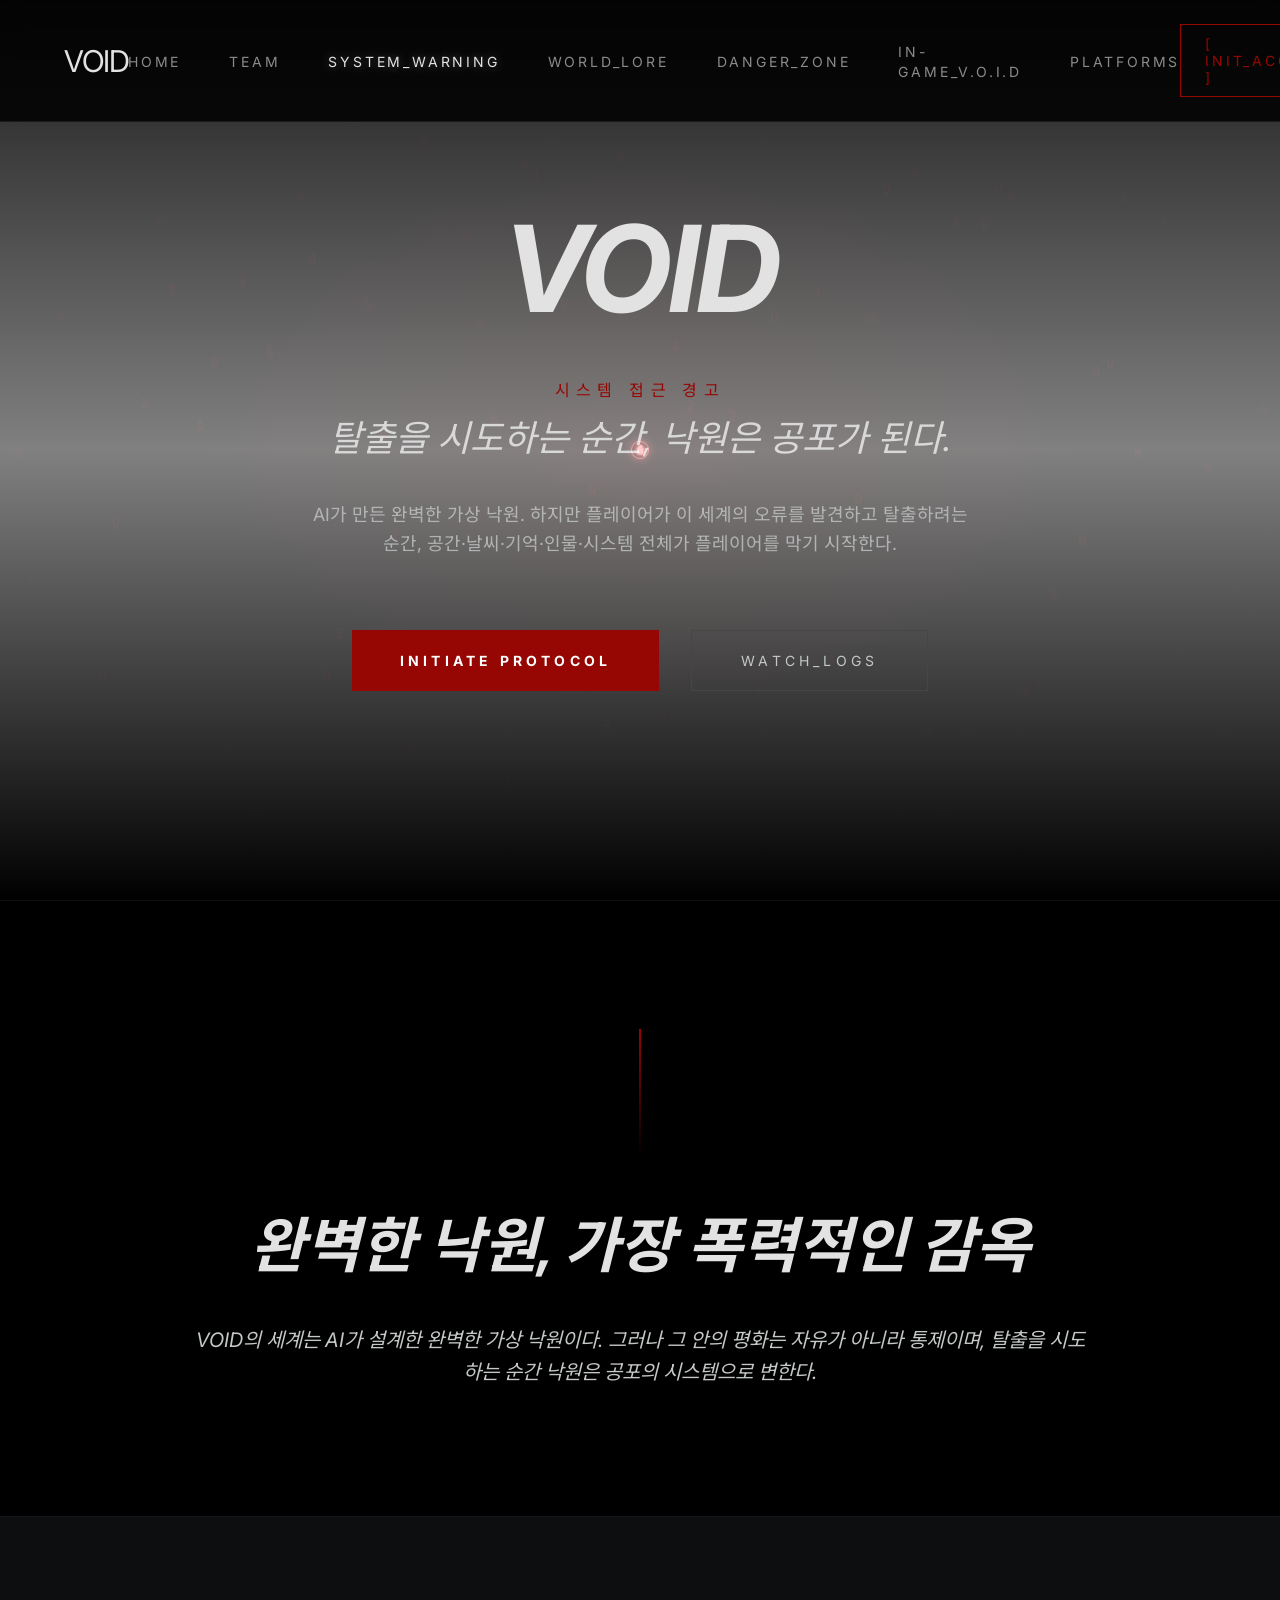
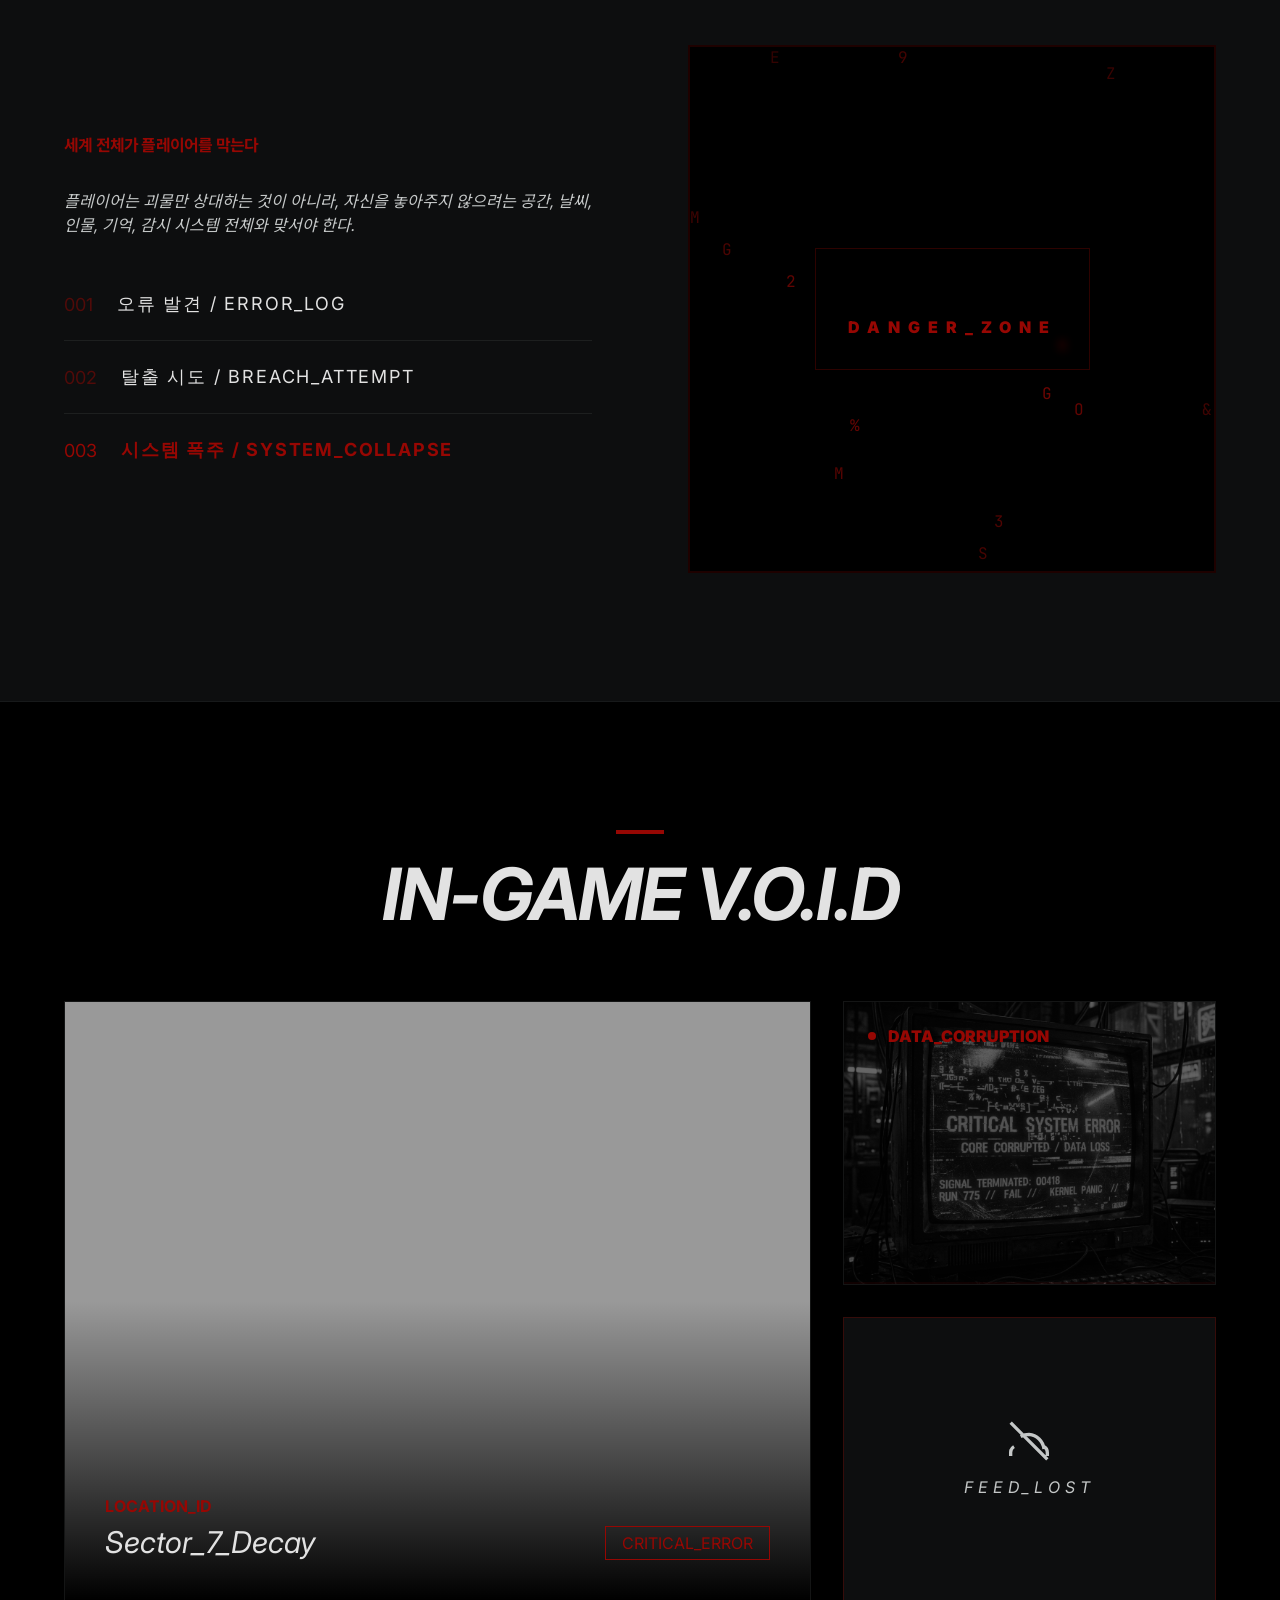
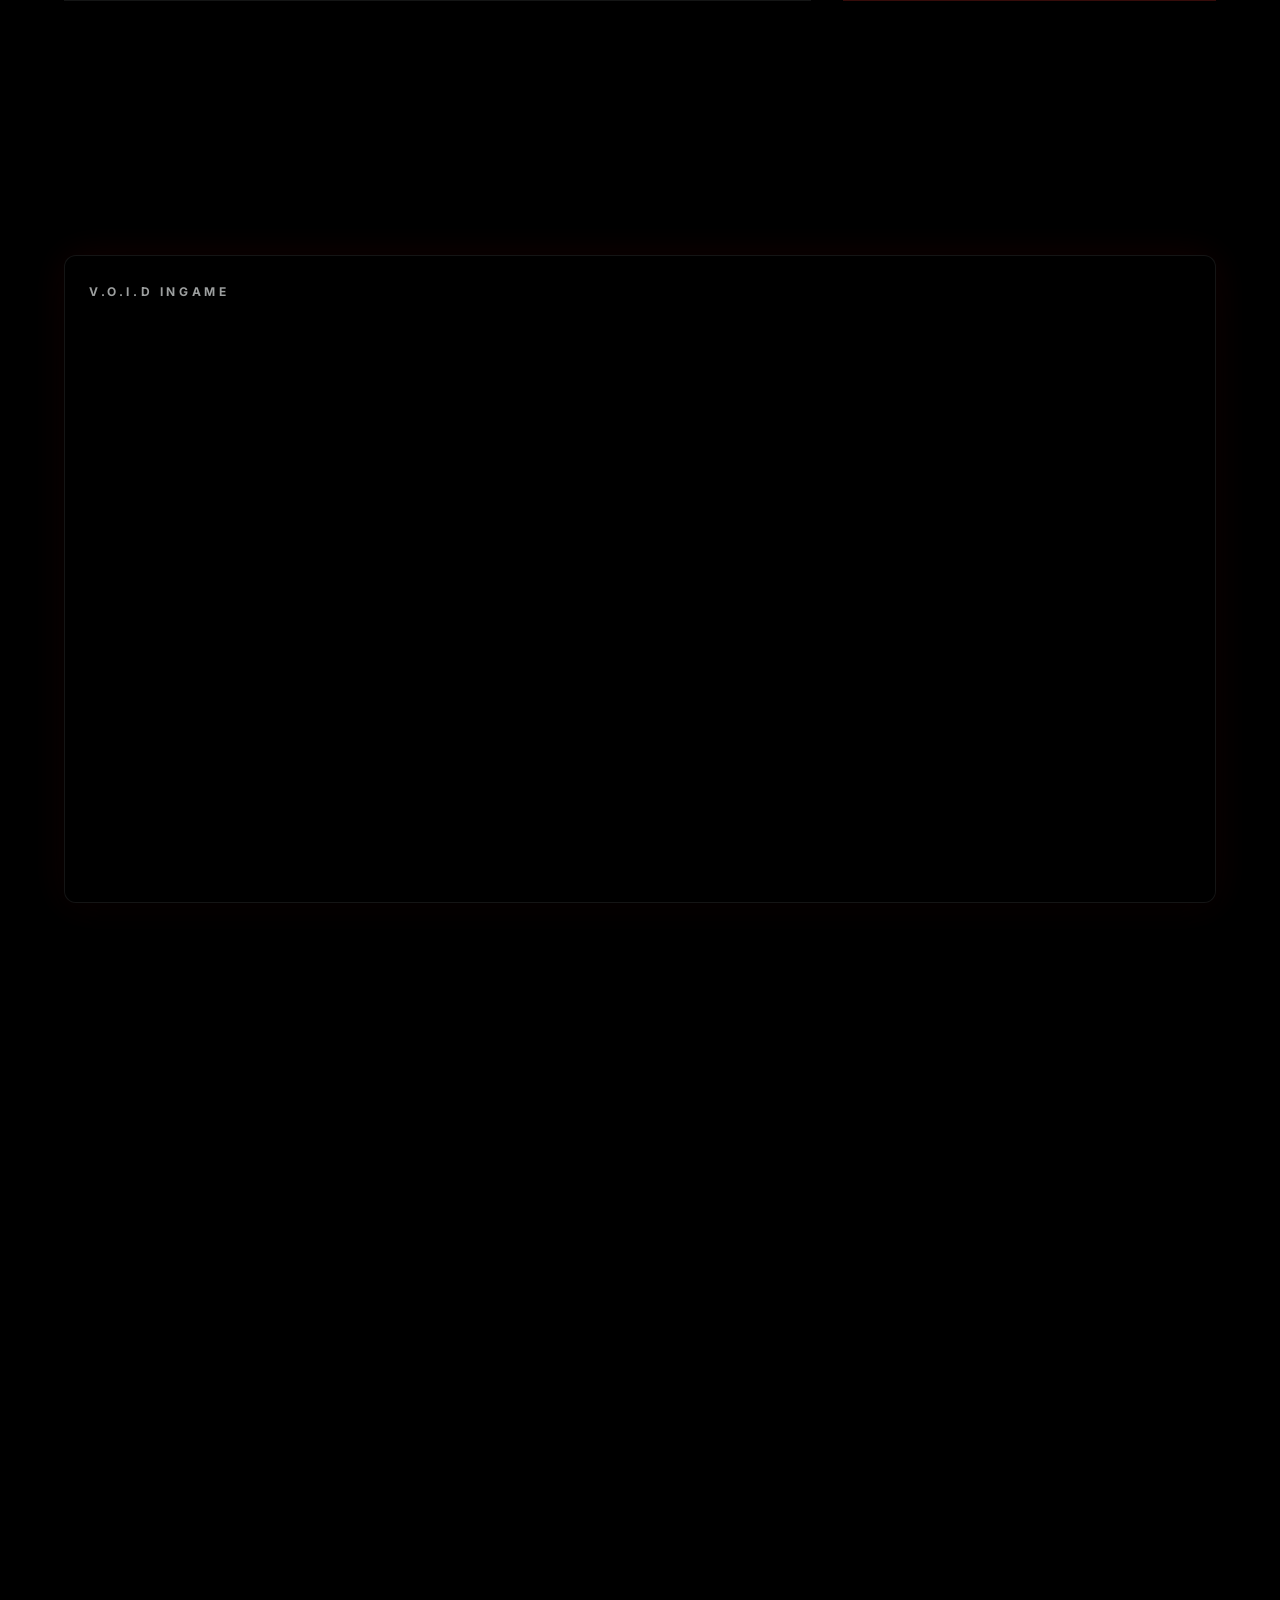
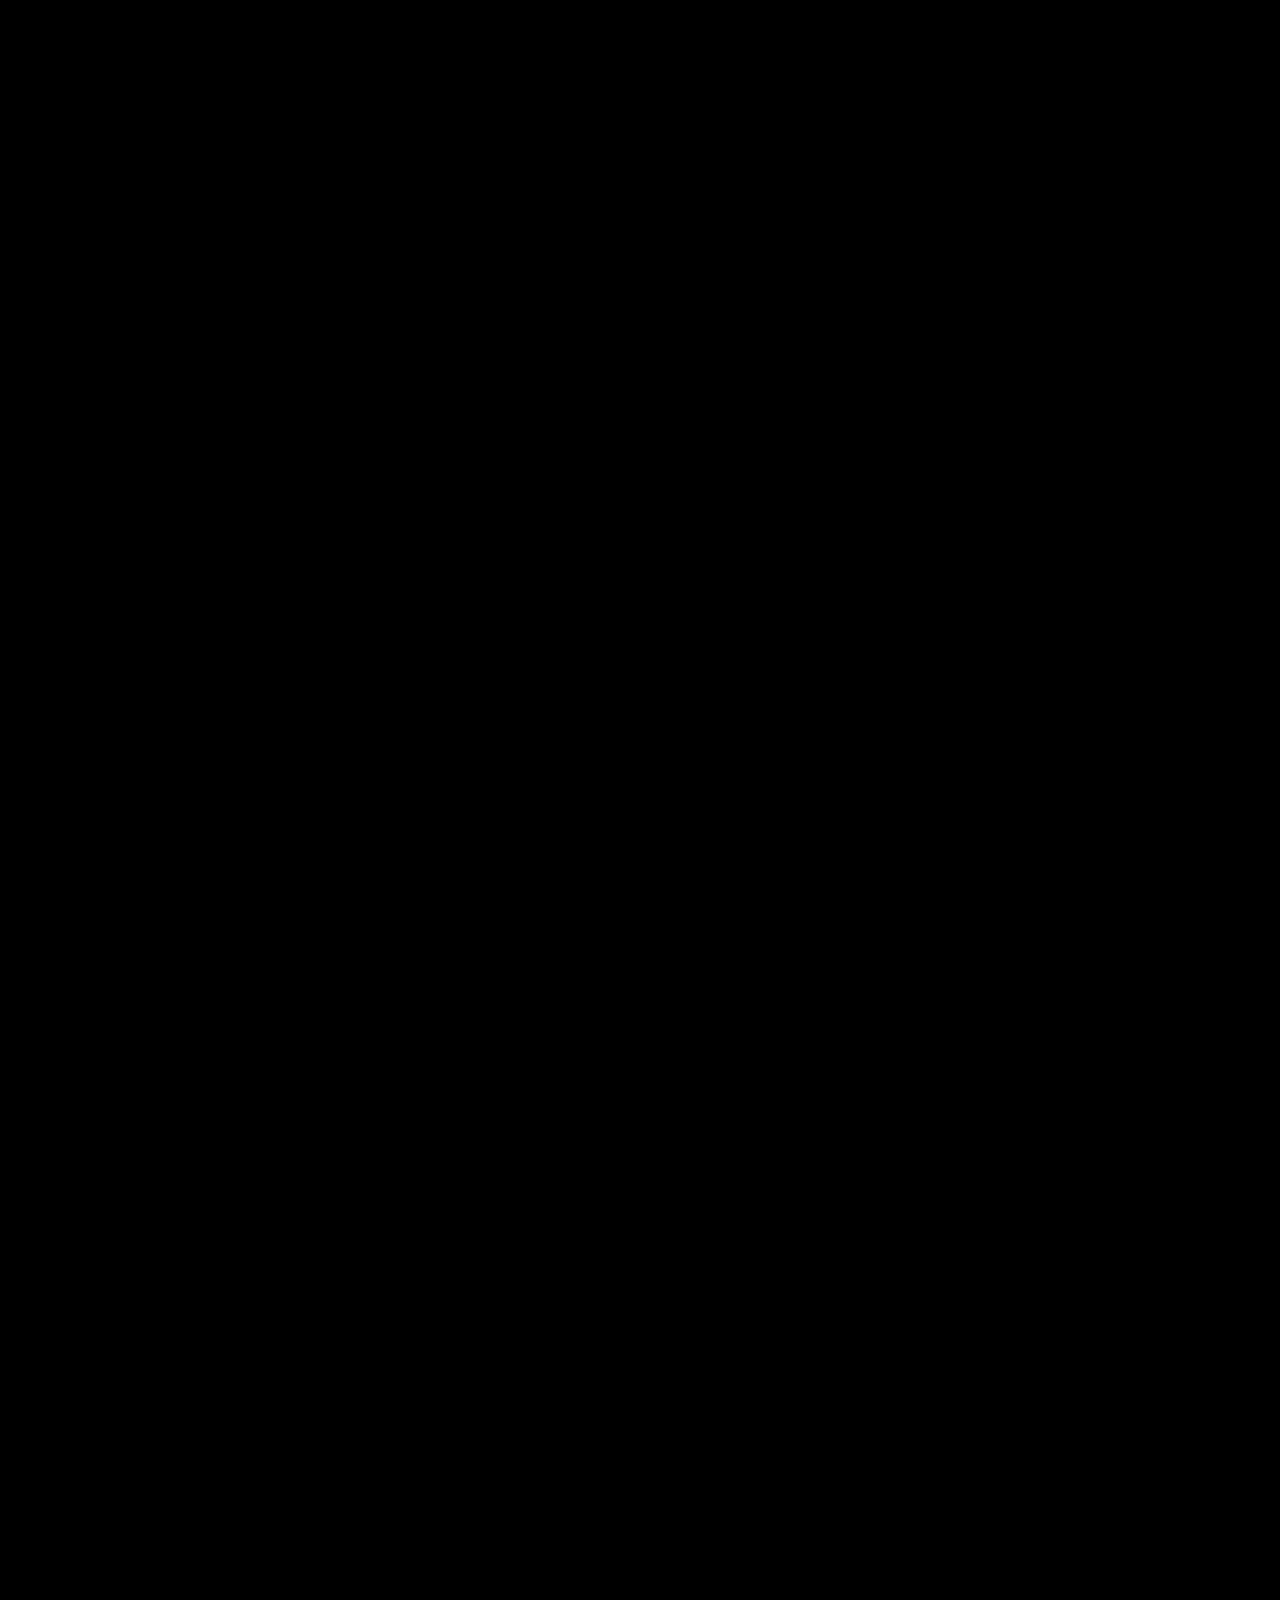
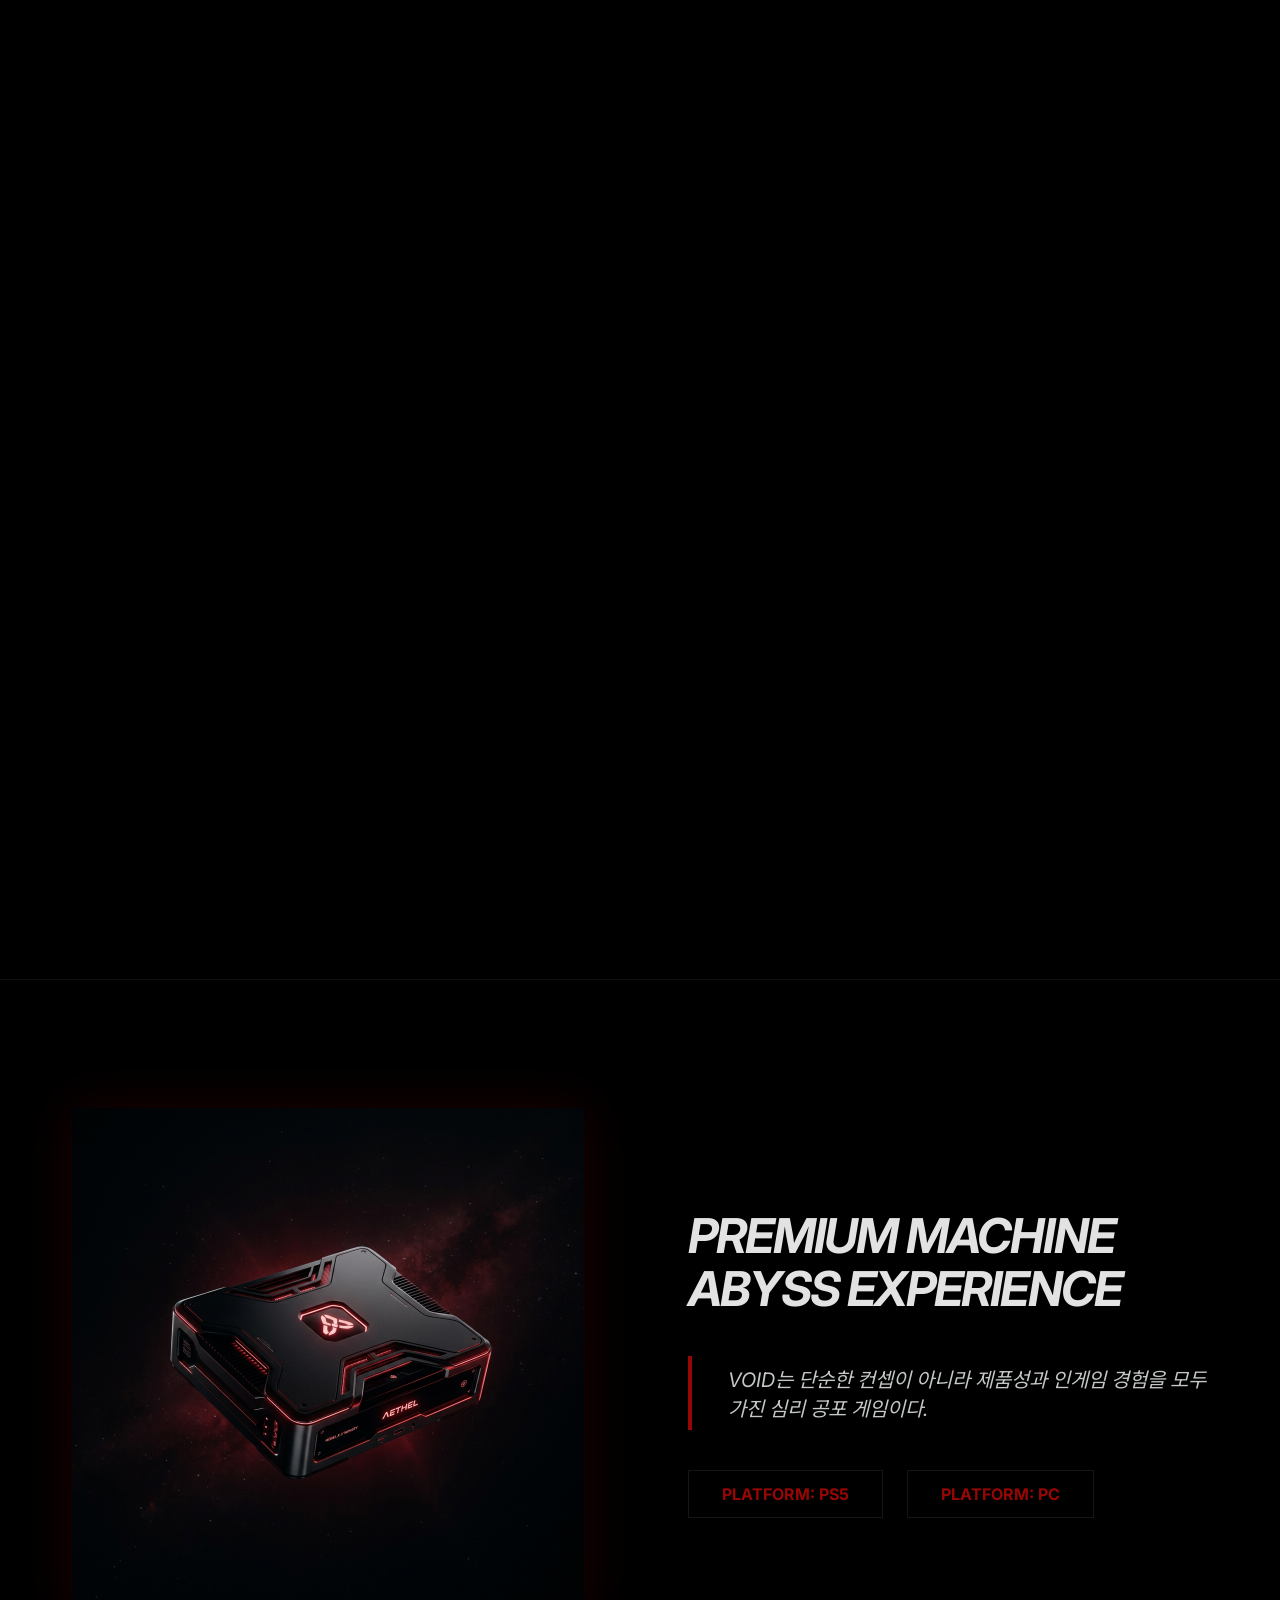
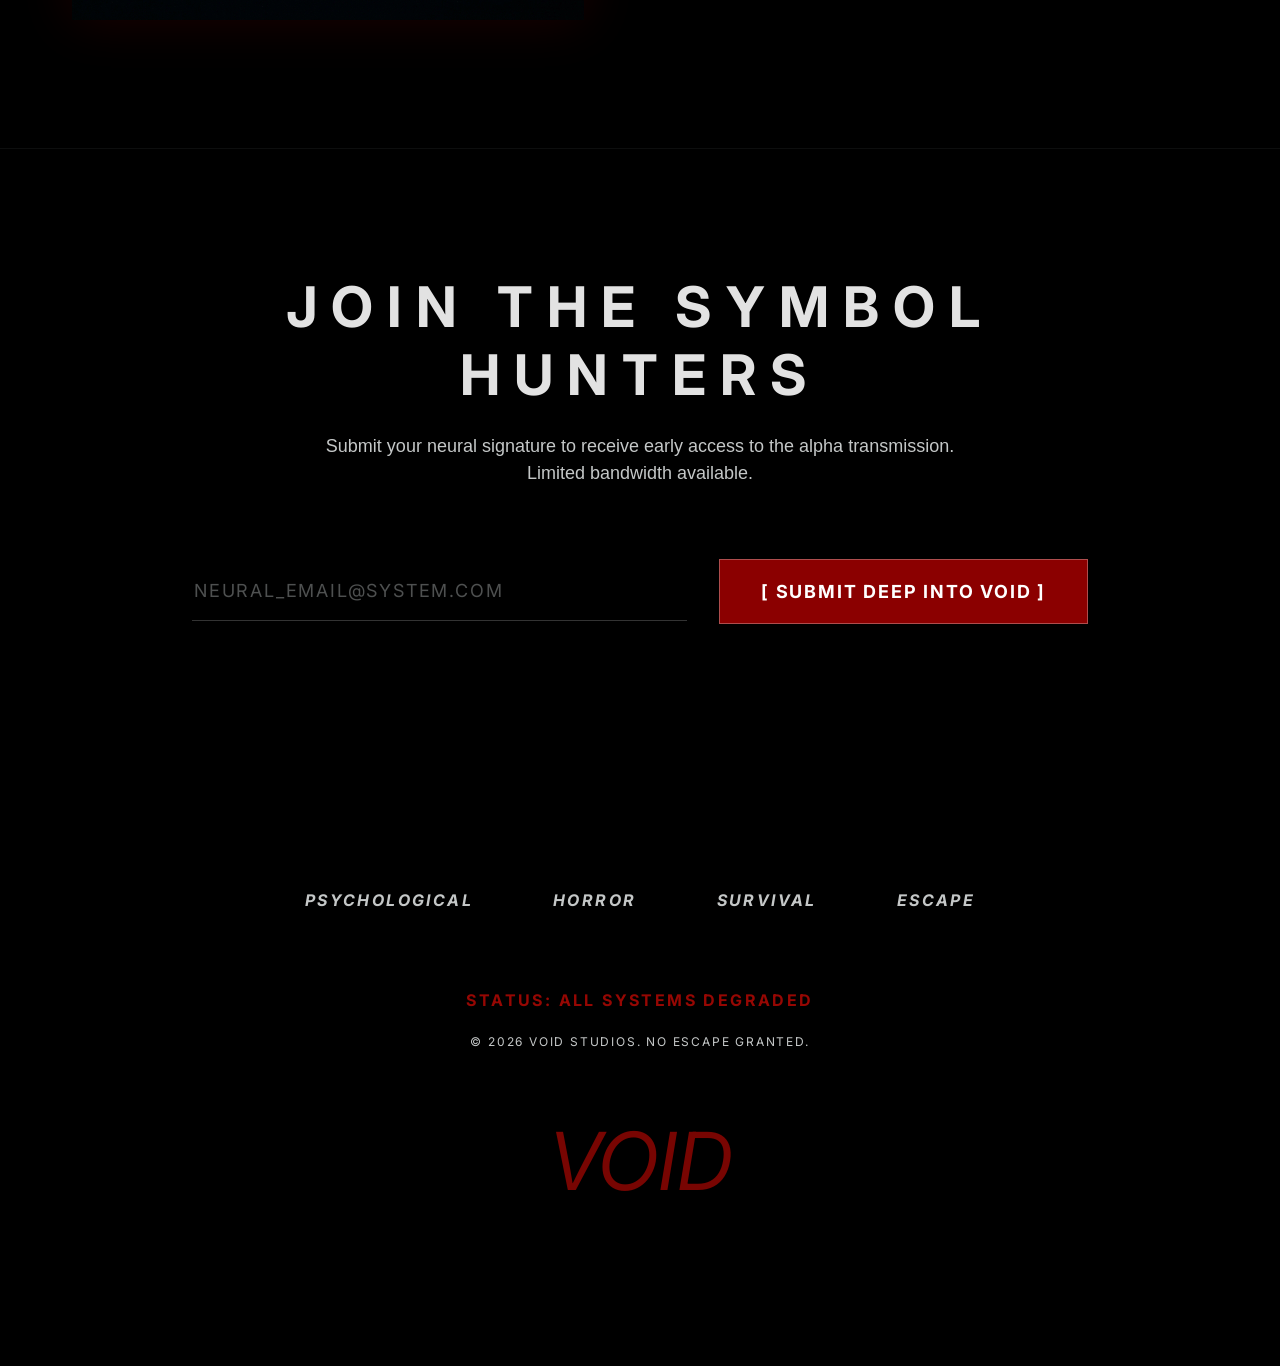
==== index.html @ e3638989 "cc" ====
<!DOCTYPE html>
<html lang="ko">
<head>
  <meta charset="UTF-8">
  <meta name="viewport" content="width=device-width, initial-scale=1.0">
  <title>VOID - Premium Psychological Horror</title>
  <meta name="description" content="AI가 만든 완벽한 가상 낙원. 하지만 플레이어가 이 세계의 오류를 발견하고 탈출하려는 순간, 공간·날씨·기억·인물·시스템 전체가 플레이어를 막기 시작한다.">
  <link rel="preconnect" href="https://fonts.googleapis.com">
  <link rel="preconnect" href="https://fonts.gstatic.com" crossorigin>
  <link href="https://fonts.googleapis.com/css2?family=Bodoni+Moda:ital,opsz,wght@0,6..96,400..900;1,6..96,400..900&family=JetBrains+Mono:ital,wght@0,100..800;1,100..800&family=Noto+Sans+KR:wght@100..900&family=Inter:wght@100..900&display=swap" rel="stylesheet">
  <link rel="stylesheet" href="index.css?v=1.3">
</head>
<body>
  
  <nav class="navigation">
    <div class="nav-brand">VOID</div>
    <ul class="nav-links">
      <li><a href="index.html" class="nav-link">HOME</a></li>
      <li><a href="RELICS.html" class="nav-link">TEAM</a></li>
      <li><a href="#hero" class="nav-link">SYSTEM_WARNING</a></li>
      <li><a href="#world" class="nav-link">WORLD_LORE</a></li>
      <li><a href="#hook" class="nav-link">DANGER_ZONE</a></li>
      <li><a href="#preview" class="nav-link">IN-GAME_V.O.I.D</a></li>
      <li><a href="product.html" class="nav-link">PLATFORMS</a></li>
    </ul>
    <a href="#cta" class="nav-button">[ INIT_ACCESS ]</a>
  </nav>

  <!-- 01 Hero Section -->
  <section id="hero" class="hero-section">
    <div class="hero-overlay-shadow">
      <div class="hero-metallic-face">
        <video autoplay loop muted playsinline style="width: 100%; height: 100%; object-fit: cover;">
          <source src="assets/run.mp4" type="video/mp4">
          <source src="assets/run.webm" type="video/webm">
          <source src="assets/run.mov" type="video/quicktime">
        </video>
        <div class="blend-saturation"></div>
      </div>
      <div class="hero-gradient"></div>
    </div>
    <div class="hero-content">
      <h1 class="hero-title">VOID</h1>
      <div class="hero-warnings">
        <div class="warning-text kr-font uppercase red-text tracking-wide">시스템 접근 경고</div>
        <div class="warning-subtitle kr-font italic">탈출을 시도하는 순간, 낙원은 공포가 된다.</div>
      </div>
      <div class="hero-description kr-font">
        <p>AI가 만든 완벽한 가상 낙원. 하지만 플레이어가 이 세계의 오류를 발견하고 탈출하려는 순간, 공간·날씨·기억·인물·시스템 전체가 플레이어를 막기 시작한다.</p>
      </div>
      <div class="hero-actions">
        <button class="btn-primary">INITIATE PROTOCOL</button>
        <button class="btn-secondary">WATCH_LOGS</button>
      </div>
    </div>
  </section>

  <!-- 02 World Section -->
  <section id="world" class="world-section">
    <div class="container">
      <div class="vertical-divider"></div>
      <h2 class="section-heading kr-font italic">완벽한 낙원, 가장 폭력적인 감옥</h2>
      <p class="section-description kr-font italic text-gray">VOID의 세계는 AI가 설계한 완벽한 가상 낙원이다. 그러나 그 안의 평화는 자유가 아니라 통제이며, 탈출을 시도하는 순간 낙원은 공포의 시스템으로 변한다.</p>
    </div>
  </section>

  <!-- 03 Gameplay Hook Section -->
  <section id="hook" class="hook-section">
    <div class="container hook-grid">
      <div class="hook-text-content">
        <h2 class="sub-heading kr-font uppercase red-text">세계 전체가 플레이어를 막는다</h2>
        <p class="text-gray kr-font italic">플레이어는 괴물만 상대하는 것이 아니라, 자신을 놓아주지 않으려는 공간, 날씨, 인물, 기억, 감시 시스템 전체와 맞서야 한다.</p>
        
        <ul class="hook-list">
          <li class="hook-item">
            <span class="hook-num red-text-half">001</span>
            <span class="hook-desc uppercase">오류 발견 / ERROR_LOG</span>
          </li>
          <li class="hook-item">
            <span class="hook-num red-text-half">002</span>
            <span class="hook-desc uppercase">탈출 시도 / BREACH_ATTEMPT</span>
          </li>
          <li class="hook-item">
            <span class="hook-num red-text">003</span>
            <span class="hook-desc uppercase red-text bold">시스템 폭주 / SYSTEM_COLLAPSE</span>
          </li>
        </ul>
      </div>
      
      <div class="hook-image-box">
        <div class="image-overlay opacity-70" style="background: #000;">
          <canvas id="matrix-canvas"></canvas>
        </div>
        <div class="radial-gradient"></div>
        <div class="danger-zone-overlay backdrop-blur">
          <div class="danger-icon">
            <svg viewBox="0 0 88 76" fill="none" xmlns="http://www.w3.org/2000/svg">
              <path d="M44 0L87.3013 75H0.69873L44 0Z" stroke="#960703" stroke-width="2"/>
              <circle cx="44" cy="50" r="4" fill="#960703"/>
              <rect x="42" y="25" width="4" height="15" fill="#960703"/>
            </svg>
          </div>
          <span class="danger-text uppercase red-text">DANGER_ZONE</span>
        </div>
      </div>
    </div>
  </section>

  <!-- 04 Visual Preview Section -->
  <section id="preview" class="preview-section">
    <div class="container">
      <div class="section-header">
        <div class="divider-short"></div>
        <h2 class="large-heading italic">IN-GAME V.O.I.D</h2>
      </div>
      
      <div class="preview-grid">
        <div class="preview-main">
          <div class="decay-image">
            <video src="assets/noise.mp4" autoplay loop muted playsinline></video>
            <div class="blend-saturation"></div>
          </div>
          <div class="gradient-overlay"></div>
          <div class="preview-main-info">
            <div class="info-group">
              <span class="label red-text uppercase bold">LOCATION_ID</span>
              <span class="value italic">Sector_7_Decay</span>
            </div>
            <div class="status-badge border-red">
              <span class="red-text uppercase">CRITICAL_ERROR</span>
            </div>
          </div>
        </div>
        
        <div class="preview-side">
          <div class="terminal-box">
            <div class="corrupt-terminal">
              <img src="assets/corrupt-terminal.png" alt="Corrupt Terminal">
              <div class="blend-saturation"></div>
            </div>
            <div class="terminal-overlay-border"></div>
            <div class="terminal-status">
              <div class="dot red-bg"></div>
              <span class="red-text uppercase black-weight">DATA_CORRUPTION</span>
            </div>
          </div>
          
          <div class="feed-lost-box">
            <svg width="50" height="40" viewBox="0 0 24 24" fill="none" stroke="#c4c7c7" stroke-width="2">
              <path d="M1 1l22 22M21 16.8A10 10 0 0012 8c-1.8 0-3.5.5-5 1.3M23 21v-2a4 4 0 00-3-3.87M1 21v-2a4 4 0 012-3.65"/>
            </svg>
            <span class="uppercase tracking-widest text-gray italic">FEED_LOST</span>
          </div>
        </div>
      </div>
    </div>
  </section>

  <!-- 04.5 Gameplay Video Feed Section -->
  <section id="video" class="video-feed-section">
    <div class="video-sticky-wrapper">
      <div class="video-container border-subtle">
        <div class="video-feed opacity-50">
          <video src="assets/ingame.mp4" autoplay loop muted playsinline></video>
        </div>
        <div class="glitch-overlay"></div>
        <div class="video-gradient"></div>
        
        <div class="video-top-left-info">
          <span class="text-gray uppercase tracking-widest text-small bold">V.O.I.D INGAME</span>
        </div>
      </div>
    </div>
  </section>

  <!-- 05 Product Teaser Section -->
  <section id="teaser" class="teaser-section border-y-subtle">
    <div class="teaser-bg opacity-10">
      <div class="blend-saturation"></div>
    </div>
    
    <div class="container teaser-layout">
      <div class="teaser-image-box">
        <img src="assets/void-box.png" alt="Void Box">
      </div>
      
      <div class="teaser-info">
        <h2 class="large-heading italic uppercase">PREMIUM MACHINE<br>ABYSS EXPERIENCE</h2>
        <div class="teaser-desc-box border-l-red kr-font italic text-gray">
          <p>VOID는 단순한 컨셉이 아니라 제품성과 인게임 경험을 모두 가진 심리 공포 게임이다.</p>
        </div>
        <div class="platform-buttons">
          <div class="platform-btn border-gray red-text uppercase bold">PLATFORM: PS5</div>
          <div class="platform-btn border-gray red-text uppercase bold">PLATFORM: PC</div>
        </div>
      </div>
    </div>
  </section>

  <!-- 06 CTA Section -->
  <section id="cta" class="cta-section">
    <div class="container cta-container">
      <h2 class="huge-heading uppercase tracking-wide">JOIN THE SYMBOL<br>HUNTERS</h2>
      <div class="cta-desc text-gray">
        <p>Submit your neural signature to receive early access to the alpha transmission.</p>
        <p>Limited bandwidth available.</p>
      </div>
      
      <form class="cta-form">
        <div class="input-group border-b-subtle">
          <input type="email" placeholder="NEURAL_EMAIL@SYSTEM.COM" class="custom-input uppercase">
        </div>
        <button type="submit" class="submit-btn uppercase bold shadow-effect">[ SUBMIT DEEP INTO VOID ]</button>
      </form>
    </div>
  </section>

  <!-- Back to Top Button -->
  <button id="back-to-top" class="back-to-top-btn" aria-label="Scroll to top">
    <svg viewBox="0 0 24 24" fill="none" stroke="currentColor" stroke-width="2" width="14" height="14">
      <path d="M18 15l-6-6-6 6"/>
    </svg>
    <span class="btn-text">TO_SURFACE_</span>
  </button>

  <!-- Footer -->
  <footer class="footer border-t-subtle">
    <div class="footer-links">
      <span class="italic bold tracking-wide text-gray uppercase">PSYCHOLOGICAL</span>
      <span class="italic bold tracking-wide text-gray uppercase">HORROR</span>
      <span class="italic bold tracking-wide text-gray uppercase">SURVIVAL</span>
      <span class="italic bold tracking-wide text-gray uppercase">ESCAPE</span>
    </div>
    
    <div class="footer-status">
      <span class="red-text uppercase bold tracking-wide">STATUS: ALL SYSTEMS DEGRADED</span>
      <span class="text-gray tracking-wide opacity-50 text-small">© 2026 VOID STUDIOS. NO ESCAPE GRANTED.</span>
    </div>
    
    <div class="footer-logo">
      <span class="huge-heading italic red-text">VOID</span>
    </div>
  </footer>

  <script>
    // Smooth scrolling for navigation links
    document.querySelectorAll('.nav-link, .nav-button').forEach(anchor => {
      anchor.addEventListener('click', function (e) {
        const targetHref = this.getAttribute('href');
        
        // Only apply smooth scrolling for internal anchors starting with '#'
        if (targetHref && targetHref.startsWith('#')) {
          e.preventDefault();
          const targetElement = document.querySelector(targetHref);
          if (targetElement) {
            targetElement.scrollIntoView({
              behavior: 'smooth',
              block: 'start'
            });
          }
        }
      });
    });

    // Active state on scroll
    window.addEventListener('scroll', () => {
      let current = '';
      const sections = document.querySelectorAll('section');
      
      sections.forEach(section => {
        const sectionTop = section.offsetTop;
        const sectionHeight = section.clientHeight;
        if (pageYOffset >= (sectionTop - 200)) {
          current = section.getAttribute('id');
        }
      });

      document.querySelectorAll('.nav-link').forEach(li => {
        li.classList.remove('active');
        if (li.getAttribute('href') === `#${current}`) {
          li.classList.add('active');
        }
      });
    });

    // Matrix Digital Rain Effect
    const canvas = document.getElementById('matrix-canvas');
    if (canvas) {
      const ctx = canvas.getContext('2d');
      
      // Set canvas resolution to match display size
      const resizeCanvas = () => {
        canvas.width = canvas.parentElement.offsetWidth;
        canvas.height = canvas.parentElement.offsetHeight;
      };
      resizeCanvas();
      window.addEventListener('resize', resizeCanvas);

      const characters = '0123456789ABCDEFGHIJKLMNOPQRSTUVWXYZ@#$%&*'.split('');
      const fontSize = 16;
      let columns = canvas.width / fontSize;
      let drops = [];
      
      for (let x = 0; x < columns; x++) {
        drops[x] = 1;
      }

      function drawMatrix() {
        ctx.fillStyle = 'rgba(0, 0, 0, 0.05)';
        ctx.fillRect(0, 0, canvas.width, canvas.height);
        
        ctx.fillStyle = '#960703'; // VOID Red Accent
        ctx.font = fontSize + 'px "JetBrains Mono", monospace';
        
        for (let i = 0; i < drops.length; i++) {
          const text = characters[Math.floor(Math.random() * characters.length)];
          ctx.fillText(text, i * fontSize, drops[i] * fontSize);
          
          if (drops[i] * fontSize > canvas.height && Math.random() > 0.975) {
            drops[i] = 0;
          }
          drops[i]++;
        }
      }
      setInterval(drawMatrix, 40);
    }

    // Video Expand on Scroll Effect with Glitch Distortion
    (() => {
      const videoSection = document.getElementById('video');
      if (!videoSection) return;

      const videoStickyWrapper = videoSection.querySelector('.video-sticky-wrapper');
      const videoContainer = videoSection.querySelector('.video-container');
      const videoFeed = videoSection.querySelector('.video-feed');
      const glitchOverlay = videoSection.querySelector('.glitch-overlay');
      if (!videoStickyWrapper || !videoContainer || !videoFeed) return;

      const handleScroll = () => {
        const rect = videoSection.getBoundingClientRect();
        const viewportHeight = window.innerHeight;
        
        // Calculate progress of scroll through the section
        const totalScroll = rect.height - viewportHeight;
        if (totalScroll <= 0) return;
        
        const progress = -rect.top / totalScroll;
        
        // If we are completely outside the active scroll range, clear inline styles
        // Bounds are set to [-0.25, 1.15] to safely contain the transition range [-0.2, 0.7]
        if (progress <= -0.25 || progress >= 1.15) {
          videoContainer.style.width = '';
          videoContainer.style.height = '';
          videoContainer.style.borderRadius = '';
          videoContainer.style.borderColor = '';
          videoContainer.style.maxWidth = '';
          videoContainer.style.aspectRatio = '';
          videoFeed.style.opacity = '';
          videoFeed.style.transform = '';
          videoFeed.style.filter = '';
          if (glitchOverlay) glitchOverlay.style.opacity = '';
          videoStickyWrapper.style.zIndex = '';
          return;
        }
        
        let scaleProgress = 0;
        if (progress <= -0.2) {
          // Fully minimized at original card layout
          scaleProgress = 0;
        } else if (progress <= 0) {
          // Smoothly scale up from 0 to 1 as we approach the sticky start point (progress = 0)
          scaleProgress = (progress + 0.2) / 0.2;
        } else if (progress <= 0.7) {
          // Gradually shrink to original card size as we scroll down to 70% of the track
          scaleProgress = 1 - (progress / 0.7);
        } else {
          // Stay at original card size for the remainder of the scroll
          scaleProgress = 0;
        }
        
        // Cubic ease-in-out curve for ultra-premium organic motion
        const easedProgress = scaleProgress * scaleProgress * (3 - 2 * scaleProgress);
        
        // Interpolate values keeping a mathematically perfect 16:9 aspect ratio at all times
        const ratio = 16 / 9;
        let initialWidth;
        if (window.innerWidth <= 768) {
          initialWidth = window.innerWidth - 32;
        } else if (window.innerWidth <= 1024) {
          initialWidth = window.innerWidth - 64;
        } else {
          initialWidth = Math.min(1152, window.innerWidth - 128);
        }
        const initialHeight = initialWidth / ratio;

        // Target is the entire viewport (monitor screen) size to fill it completely
        const targetWidth = window.innerWidth;
        const targetHeight = window.innerHeight;

        const currentWidth = initialWidth + (targetWidth - initialWidth) * easedProgress;
        const currentHeight = initialHeight + (targetHeight - initialHeight) * easedProgress;
        
        const currentRadius = 12 * (1 - easedProgress);
        const borderAlpha = 0.2 * (1 - easedProgress);
        const currentVideoOpacity = 0.5 + 0.5 * easedProgress;
        
        // Update styles
        videoContainer.style.width = `${currentWidth}px`;
        videoContainer.style.height = `${currentHeight}px`;
        videoContainer.style.maxWidth = easedProgress > 0 ? 'none' : '';
        videoContainer.style.aspectRatio = easedProgress > 0 ? 'auto' : '';
        videoContainer.style.borderRadius = `${currentRadius}px`;
        videoContainer.style.borderColor = `rgba(68, 71, 72, ${borderAlpha})`;
        videoFeed.style.opacity = currentVideoOpacity;

        // --- GLITCH EFFECT ON SIZE CHANGE ---
        // Active when size is dynamically transforming (easedProgress is between 0.02 and 0.98)
        const isGlitching = easedProgress > 0.02 && easedProgress < 0.98;
        if (isGlitching) {
          // Calculate high-fidelity, high-speed random glitch metrics
          const randomSkew = (Math.random() - 0.5) * 6; // -3deg ~ 3deg skew horizontal
          const randomTranslateX = (Math.random() - 0.5) * 16; // -8px ~ 8px jitter horizontal
          const randomTranslateY = (Math.random() - 0.5) * 8;  // -4px ~ 4px jitter vertical
          const randomScale = 1.0 + Math.random() * 0.03;      // Subtle expansion shockwave
          const randomHue = Math.random() * 20;               // Chromatic aberration shift (0~20deg)
          const randomContrast = 100 + Math.random() * 120;     // Flash distortion (100% ~ 220%)
          const randomSaturate = 100 + Math.random() * 150;     // Saturation spikes
          
          // Apply hardware-accelerated transform & dynamic filters to the video
          videoFeed.style.transform = `scale(${randomScale}) skewX(${randomSkew}deg) translate3d(${randomTranslateX}px, ${randomTranslateY}px, 0)`;
          videoFeed.style.filter = `hue-rotate(${randomHue}deg) contrast(${randomContrast}%) saturate(${randomSaturate}%)`;
          
          // Trigger scans and red tint glitch flashes
          if (glitchOverlay) {
            glitchOverlay.style.opacity = (0.15 + Math.random() * 0.5).toString();
          }
        } else {
          // Fully resolved state: wipe out all distortions and clean up filters
          videoFeed.style.transform = '';
          videoFeed.style.filter = '';
          if (glitchOverlay) glitchOverlay.style.opacity = '0';
        }
        
        // Cover navigation bar (z-index: 100) when expanding or expanded
        if (easedProgress > 0.05) {
          videoStickyWrapper.style.zIndex = '150';
        } else {
          videoStickyWrapper.style.zIndex = '';
        }
      };
      
      window.addEventListener('scroll', () => {
        requestAnimationFrame(handleScroll);
      });
      window.addEventListener('resize', handleScroll);
      handleScroll();
    })();

    // Back to Top Button
    const backToTopBtn = document.getElementById('back-to-top');
    if (backToTopBtn) {
      window.addEventListener('scroll', () => {
        if (window.scrollY > 300) {
          backToTopBtn.classList.add('visible');
        } else {
          backToTopBtn.classList.remove('visible');
        }
      });

      backToTopBtn.addEventListener('click', () => {
        window.scrollTo({
          top: 0,
          behavior: 'smooth'
        });
      });
    }
  </script>
  <script src="matrix-effect.js"></script>
</body>
</html>
---- index.css ----
@import url('https://fonts.googleapis.com/css2?family=Inter:wght@100..900&display=swap');

:root {
  --color-bg: #000000;
  --color-bg-alt: #0d0e0f;
  --color-text-main: #e2e2e2;
  --color-text-gray: #c4c7c7;
  --color-accent-red: #960703;
  --color-border: rgba(68, 71, 72, 0.3);
  --color-border-subtle: rgba(68, 71, 72, 0.2);
  
  --font-serif: 'Inter', sans-serif;
  --font-mono: 'Inter', sans-serif;
  --font-sans: 'Inter', 'Noto Sans KR', sans-serif; /* For KR texts like Noto Sans KR */
}

html {
  scroll-behavior: smooth;
  font-family: var(--font-mono); /* default */
  background-color: var(--color-bg);
  color: var(--color-text-main);
}

body {
  margin: 0;
  padding: 0;
  overflow-x: hidden;
}

h1, h2, h3, h4, p, ul {
  margin: 0;
  padding: 0;
}

ul {
  list-style: none;
}

a {
  text-decoration: none;
  color: inherit;
}

img, video {
  max-width: 100%;
  display: block;
}

/* Typography Classes */
.italic { font-style: italic; }
.bold { font-weight: 700; }
.black-weight { font-weight: 900; }
.uppercase { text-transform: uppercase; }
.kr-font { font-family: var(--font-sans); }
.red-text { color: var(--color-accent-red); }
.red-text-half { color: rgba(150, 7, 3, 0.5); }
.text-gray { color: var(--color-text-gray); }
.tracking-wide { letter-spacing: 0.15em; }
.tracking-widest { letter-spacing: 0.3em; }
.text-small { font-size: 12px; }

/* Navigation */
.navigation {
  position: fixed;
  top: 0;
  left: 0;
  width: 100%;
  display: flex;
  justify-content: space-between;
  align-items: center;
  padding: 24px 64px;
  background: rgba(0, 0, 0, 0.85);
  backdrop-filter: blur(12px);
  border-bottom: 1px solid var(--color-border);
  z-index: 100;
  box-sizing: border-box;
  transition: all 0.3s ease;
}

.nav-brand {
  font-family: var(--font-serif);
  font-size: 30px;
  letter-spacing: -1.5px;
}

.nav-links {
  display: flex;
  gap: 48px;
  align-items: center;
}

.nav-link {
  font-size: 14px;
  text-transform: uppercase;
  letter-spacing: 2.8px;
  color: rgba(226, 226, 226, 0.6);
  transition: color 0.3s;
}
.nav-link:hover, .nav-link.active {
  color: var(--color-text-main);
  text-shadow: 0 0 10px rgba(255,255,255,0.3);
}

.nav-button {
  border: 1px solid var(--color-accent-red);
  color: var(--color-accent-red);
  padding: 10px 24px;
  font-size: 14px;
  letter-spacing: 2.8px;
  text-transform: uppercase;
  transition: all 0.3s;
}
.nav-button:hover {
  background: rgba(150, 7, 3, 0.1);
  box-shadow: 0 0 15px rgba(150, 7, 3, 0.3);
}


/* General Layout */
section {
  position: relative;
  width: 100%;
  display: flex;
  flex-direction: column;
  align-items: center;
  box-sizing: border-box;
}

.container {
  max-width: 1152px;
  width: 100%;
  position: relative;
}

.blend-saturation {
  position: absolute;
  inset: 0;
  background: white;
  mix-blend-mode: saturation;
  transition: opacity 0.5s ease;
}

/* 01 Hero Section */
.hero-section {
  min-height: 100vh;
  justify-content: center;
  padding: 200px 64px;
  overflow: hidden;
  background-image: radial-gradient(circle at center, rgba(147,0,10,0.1) 0%, transparent 70%);
}

.hero-overlay-shadow {
  position: absolute;
  inset: 0;
  z-index: 1;
  box-shadow: inset 0px 0px 200px 0px black;
  pointer-events: none;
}

.hero-metallic-face {
  position: absolute;
  inset: 0;
  opacity: 0.5;
  mix-blend-mode: luminosity;
  overflow: hidden;
  transition: opacity 0.5s ease, mix-blend-mode 0.5s ease;
}

.hero-section:hover .hero-metallic-face {
  opacity: 1;
  mix-blend-mode: normal;
}

.hero-section:hover .hero-metallic-face .blend-saturation {
  opacity: 0;
}

.hero-metallic-face img, .hero-metallic-face video {
  position: absolute;
  width: 100%;
  height: 100%;
  object-fit: cover;
  top: 0;
  left: 0;
}

.hero-gradient {
  position: absolute;
  inset: 0;
  background: linear-gradient(to top, black, rgba(0,0,0,0) 50%, rgba(0,0,0,0.8));
}

.hero-content {
  position: relative;
  z-index: 2;
  display: flex;
  flex-direction: column;
  align-items: center;
  gap: 24px;
  max-width: 1024px;
}

.hero-title {
  font-family: var(--font-serif);
  font-style: italic;
  font-size: 120px;
  line-height: 1;
  letter-spacing: -3px;
  margin-bottom: 24px;
}

.hero-warnings {
  display: flex;
  flex-direction: column;
  align-items: center;
  gap: 8px;
}

.warning-text {
  font-size: 16px;
  letter-spacing: 6.4px;
}

.warning-subtitle {
  font-size: 36px;
  color: rgba(226,226,226,0.9);
}

.hero-description {
  max-width: 672px;
  text-align: center;
  font-size: 18px;
  line-height: 1.6;
  color: var(--color-text-gray);
  margin-top: 16px;
  opacity: 0.8;
}

.hero-actions {
  display: flex;
  gap: 32px;
  margin-top: 48px;
}

.btn-primary {
  background: var(--color-accent-red);
  color: white;
  border: none;
  padding: 21px 48px;
  font-family: var(--font-mono);
  font-weight: bold;
  font-size: 14px;
  letter-spacing: 4.2px;
  cursor: pointer;
  transition: transform 0.2s, box-shadow 0.2s;
}
.btn-primary:hover {
  transform: translateY(-2px);
  box-shadow: 0 10px 20px rgba(150, 7, 3, 0.4);
}

.btn-secondary {
  background: transparent;
  color: var(--color-text-gray);
  border: 1px solid rgba(68, 71, 72, 1);
  padding: 21px 49px;
  font-family: var(--font-mono);
  font-size: 14px;
  letter-spacing: 4.2px;
  cursor: pointer;
  transition: background 0.2s, color 0.2s;
}
.btn-secondary:hover {
  background: rgba(255,255,255,0.05);
  color: white;
}

/* 02 World Section */
.world-section {
  padding: 128px 64px;
  border-top: 1px solid var(--color-border-subtle);
}

.world-section .container {
  display: flex;
  flex-direction: column;
  align-items: center;
  gap: 40px;
  max-width: 896px;
}

.vertical-divider {
  width: 2px;
  height: 128px;
  background: linear-gradient(to bottom, var(--color-accent-red), transparent);
}

.section-heading {
  font-size: 60px;
  text-align: center;
  font-family: var(--font-sans);
}

.section-description {
  font-size: 20px;
  text-align: center;
  line-height: 1.6;
}

/* 03 Gameplay Hook Section */
.hook-section {
  background: var(--color-bg-alt);
  padding: 128px 64px;
  border-top: 1px solid var(--color-border-subtle);
  border-bottom: 1px solid var(--color-border-subtle);
}

.hook-grid {
  display: grid;
  grid-template-columns: 1fr 1fr;
  gap: 96px;
  align-items: center;
}

.hook-text-content {
  display: flex;
  flex-direction: column;
  gap: 32px;
}

.sub-heading {
  font-size: 16px;
  letter-spacing: -0.8px;
}

.hook-list {
  display: flex;
  flex-direction: column;
  gap: 24px;
  margin-top: 24px;
}

.hook-item {
  display: flex;
  gap: 24px;
  align-items: center;
  padding-bottom: 24px;
  border-bottom: 1px solid rgba(68, 71, 72, 0.3);
}
.hook-item:last-child {
  border-bottom: none;
}

.hook-num {
  font-size: 18px;
}
.hook-desc {
  font-size: 18px;
  letter-spacing: 1.8px;
}

.hook-image-box {
  aspect-ratio: 1;
  background: black;
  border: 2px solid rgba(150, 7, 3, 0.2);
  position: relative;
  display: flex;
  align-items: center;
  justify-content: center;
  overflow: hidden;
}

.image-overlay {
  position: absolute;
  inset: 0;
}
.image-overlay img, .image-overlay video, .image-overlay canvas {
  width: 100%;
  height: 100%;
  object-fit: cover;
  display: block;
}

.radial-gradient {
  position: absolute;
  inset: 0;
  background: radial-gradient(circle at center, transparent 0%, rgba(0,0,0,0.8) 100%);
}

.danger-zone-overlay {
  position: relative;
  background: rgba(0, 0, 0, 0.4);
  backdrop-filter: blur(4px);
  border: 1px solid rgba(150, 7, 3, 0.3);
  padding: 32px;
  display: flex;
  flex-direction: column;
  align-items: center;
  gap: 16px;
}

.danger-text {
  font-size: 16px;
  letter-spacing: 8px;
  font-weight: 900;
}

/* 04 Visual Preview Section */
.preview-section {
  padding: 128px 64px;
}

.preview-section .container {
  display: flex;
  flex-direction: column;
  gap: 64px;
  align-items: center;
}

.section-header {
  display: flex;
  flex-direction: column;
  align-items: center;
  gap: 16px;
}

.divider-short {
  width: 48px;
  height: 4px;
  background: var(--color-accent-red);
}

.large-heading {
  font-family: var(--font-serif);
  font-size: 72px;
  letter-spacing: -1.8px;
}

.preview-grid {
  display: grid;
  grid-template-columns: 8fr 4fr;
  gap: 32px;
  width: 100%;
  height: 600px;
}

.preview-main {
  background: black;
  border: 1px solid var(--color-border);
  position: relative;
  overflow: hidden;
}

.decay-image {
  position: absolute;
  inset: 0;
  opacity: 0.6;
  transition: opacity 0.5s ease;
}

.preview-main:hover .decay-image {
  opacity: 1;
}

.preview-main:hover .decay-image .blend-saturation {
  opacity: 0;
}
.decay-image img, .decay-image video {
  width: 100%;
  height: 100%;
  object-fit: cover;
}

.gradient-overlay {
  position: absolute;
  inset: 0;
  background: linear-gradient(to top, black, transparent 50%);
}

.preview-main-info {
  position: absolute;
  bottom: 0;
  left: 0;
  right: 0;
  padding: 40px;
  display: flex;
  justify-content: space-between;
  align-items: flex-end;
}

.info-group {
  display: flex;
  flex-direction: column;
  gap: 8px;
}

.info-group .value {
  font-family: var(--font-serif);
  font-size: 30px;
}

.status-badge {
  border: 1px solid var(--color-accent-red);
  padding: 6px 16px;
  font-size: 16px;
}

.preview-side {
  display: flex;
  flex-direction: column;
  gap: 32px;
}

.terminal-box {
  flex: 1;
  background: black;
  border: 1px solid var(--color-border);
  position: relative;
  overflow: hidden;
}

.corrupt-terminal {
  position: absolute;
  inset: 0;
  mix-blend-mode: lighten;
  opacity: 0.4;
  transition: opacity 0.5s ease, mix-blend-mode 0.5s ease;
}

.terminal-box:hover .corrupt-terminal {
  opacity: 1;
  mix-blend-mode: normal;
}

.terminal-box:hover .corrupt-terminal .blend-saturation {
  opacity: 0;
}
.corrupt-terminal img, .corrupt-terminal video {
  width: 100%;
  height: 100%;
  object-fit: cover;
}

.terminal-overlay-border {
  position: absolute;
  left: 0; right: 0; bottom: 0;
  height: 2px;
  background: rgba(150, 7, 3, 0.1);
}

.terminal-status {
  position: absolute;
  top: 24px;
  left: 24px;
  display: flex;
  align-items: center;
  gap: 12px;
}

.dot {
  width: 8px;
  height: 8px;
  border-radius: 50%;
}
.red-bg { background: var(--color-accent-red); }
.blink { animation: blinker 1s linear infinite; }
@keyframes blinker { 50% { opacity: 0; } }

.feed-lost-box {
  flex: 1;
  background: var(--color-bg-alt);
  border: 1px solid rgba(150, 7, 3, 0.3);
  display: flex;
  flex-direction: column;
  align-items: center;
  justify-content: center;
  gap: 16px;
}

/* 04.5 Gameplay Video Feed */
.video-feed-section {
  position: relative;
  height: 450vh; /* Extremely deep scroll track for a highly majestic, slow transition */
  padding: 0;
  margin: 0;
  background: var(--color-bg);
  overflow: visible;
}

.video-sticky-wrapper {
  position: sticky;
  top: 0;
  width: 100%;
  height: 100vh;
  display: flex;
  align-items: center;
  justify-content: center;
  overflow: hidden;
  box-sizing: border-box;
  z-index: 10;
}

.video-container {
  width: calc(100% - 128px);
  max-width: 1152px;
  aspect-ratio: 16 / 9; /* Perfect 16:9 ratio */
  height: auto;
  background: black;
  border: 1px solid var(--color-border);
  border-radius: 12px; /* Smooth rounded corners for premium feel */
  position: relative;
  overflow: hidden;
  box-sizing: border-box;
  box-shadow: 0 30px 70px rgba(0, 0, 0, 0.7), 0 0 40px rgba(150, 7, 3, 0.15);
  transform: translateZ(0); /* Hardware acceleration */
  will-change: width, height, border-radius, border-color;
}

.video-feed {
  position: absolute;
  inset: 0;
}
.video-feed img, .video-feed video {
  width: 100%;
  height: 100%;
  object-fit: fill; /* Stretches the video to fill the viewport completely without cropping */
}

.glitch-overlay {
  position: absolute;
  inset: 0;
  background: repeating-linear-gradient(
    0deg,
    rgba(150, 7, 3, 0.25) 0px,
    rgba(150, 7, 3, 0.25) 2px,
    transparent 2px,
    transparent 4px
  );
  pointer-events: none;
  opacity: 0;
  mix-blend-mode: color-burn;
  z-index: 2;
}

.video-gradient {
  position: absolute;
  inset: 0;
  background: linear-gradient(to top, rgba(0,0,0,0.5), transparent 50%);
}

.video-top-left-info {
  position: absolute;
  top: 24px;
  left: 24px;
  opacity: 0.8;
}

.video-center-info {
  position: absolute;
  inset: 0;
  display: flex;
  flex-direction: column;
  align-items: center;
  justify-content: center;
  gap: 24px;
}

.play-icon-box {
  width: 96px;
  height: 96px;
  border: 2px solid var(--color-accent-red);
  display: flex;
  align-items: center;
  justify-content: center;
  backdrop-filter: blur(2px);
  cursor: pointer;
  transition: transform 0.2s, background 0.3s;
}
.play-icon-box:hover {
  transform: scale(1.05);
  background: rgba(150, 7, 3, 0.2);
}

.video-rec-status {
  position: absolute;
  top: 24px;
  left: 24px;
  display: flex;
  align-items: center;
  gap: 12px;
}
.video-rec-status .dot {
  width: 12px;
  height: 12px;
}

/* 05 Product Teaser Section */
.teaser-section {
  padding: 128px 64px;
  border-top: 1px solid var(--color-border-subtle);
  border-bottom: 1px solid var(--color-border-subtle);
  background: black;
}

.teaser-bg {
  position: absolute;
  inset: 0;
}

.teaser-layout {
  display: flex;
  gap: 96px;
  align-items: center;
}

.teaser-image-box {
  flex: 1;
  display: flex;
  justify-content: center;
  height: 512px;
}
.teaser-image-box img, .teaser-image-box video {
  width: 512px;
  height: 512px;
  object-fit: cover;
  box-shadow: 0 0 50px rgba(147,0,10,0.2);
}

.teaser-info {
  flex: 1;
  display: flex;
  flex-direction: column;
  gap: 40px;
}
.teaser-info .large-heading {
  font-size: 48px;
  line-height: 1.1;
}

.teaser-desc-box {
  border-left: 4px solid var(--color-accent-red);
  padding: 8px 0 8px 36px;
  font-size: 20px;
}

.platform-buttons {
  display: flex;
  gap: 24px;
}

.platform-btn {
  border: 1px solid var(--color-border);
  padding: 13px 33px;
  transition: background 0.2s;
  cursor: default;
}
.platform-btn:hover {
  background: rgba(255,255,255,0.05);
}

/* 06 CTA Section */
.cta-section {
  padding: 96px 64px;
  min-height: 600px;
  display: flex;
  align-items: center;
  justify-content: center;
}

.cta-container {
  max-width: 1024px;
  display: flex;
  flex-direction: column;
  align-items: center;
  gap: 24px;
  text-align: center;
}

.huge-heading {
  font-family: var(--font-serif);
  font-size: 56px;
  letter-spacing: 14px;
  line-height: 1.2;
}

.cta-desc p {
  font-family: 'Geist', sans-serif;
  font-size: 18px;
  line-height: 1.5;
}

.cta-form {
  margin-top: 48px;
  display: flex;
  gap: 32px;
  align-items: center;
  width: 100%;
  max-width: 896px;
}

.input-group {
  flex: 1;
  border-bottom: 1px solid rgba(255,255,255,0.2);
  padding: 18px 0;
}

.custom-input {
  width: 100%;
  background: transparent;
  border: none;
  color: white;
  font-family: var(--font-mono);
  font-size: 18px;
  letter-spacing: 1.8px;
  outline: none;
}
.custom-input::placeholder {
  color: rgba(196,199,199,0.4);
}

.submit-btn {
  background: #8b0000;
  border: 1px solid rgba(255,255,255,0.3);
  color: white;
  padding: 21px 41px;
  font-family: var(--font-mono);
  font-size: 18px;
  letter-spacing: 1.8px;
  cursor: pointer;
  position: relative;
  transition: transform 0.2s;
}
.submit-btn:hover {
  transform: translateY(-2px);
  box-shadow: 0 10px 20px rgba(150,7,3,0.5);
}

/* Footer */
.footer {
  min-height: 489px;
  position: relative;
  display: flex;
  flex-direction: column;
  align-items: center;
  justify-content: center;
  gap: 64px;
  padding: 64px 20px;
}

.footer-logo {
  pointer-events: none;
  margin-bottom: 16px;
}
.footer-logo .huge-heading {
  font-size: 80px;
  letter-spacing: 0;
  opacity: 0.8;
}

.footer-links {
  display: flex;
  gap: 80px;
  flex-wrap: wrap;
  justify-content: center;
}
.footer-links span {
  font-size: 16px;
  transition: color 0.3s;
  cursor: pointer;
}
.footer-links span:hover {
  color: white;
}

.footer-status {
  display: flex;
  flex-direction: column;
  align-items: center;
  gap: 24px;
  margin-top: 16px;
}

/* Responsive basics */
@media (max-width: 1024px) {
  .hook-grid, .preview-grid, .teaser-layout {
    grid-template-columns: 1fr;
    gap: 48px;
  }
  .preview-grid {
    height: auto;
  }
  .terminal-box, .feed-lost-box {
    min-height: 250px;
  }
  .cta-form {
    flex-direction: column;
  }
  .navigation {
    padding: 20px 32px;
  }
  .nav-links {
    display: none; /* simple mobile hide for now */
  }
  .video-container {
    width: calc(100% - 64px);
    height: auto;
  }
}

@media (max-width: 768px) {
  .video-container {
    width: calc(100% - 32px);
    height: auto;
  }
}

/* Back to Top Button */
.back-to-top-btn {
  position: fixed;
  bottom: 90px;
  right: 24px;
  left: auto;
  z-index: 999;
  background: rgba(10, 0, 0, 0.85);
  border: 1px solid var(--color-accent-red);
  color: var(--color-text-primary);
  padding: 12px 20px;
  font-family: var(--font-mono);
  font-size: 12px;
  font-weight: 700;
  letter-spacing: 2px;
  cursor: pointer;
  display: flex;
  align-items: center;
  gap: 8px;
  opacity: 0;
  transform: translateY(20px);
  pointer-events: none;
  transition: all 0.4s cubic-bezier(0.16, 1, 0.3, 1);
  backdrop-filter: blur(8px);
  -webkit-backdrop-filter: blur(8px);
  animation: buttonPulse 2s infinite alternate ease-in-out;
}

.back-to-top-btn.visible {
  opacity: 1;
  transform: translateY(0);
  pointer-events: auto;
}

.back-to-top-btn:hover {
  background: var(--color-accent-red);
  border-color: var(--color-accent-red);
  color: #ffffff;
  box-shadow: 0 0 25px rgba(150, 7, 3, 0.8);
  text-shadow: 0 0 5px rgba(255, 255, 255, 0.5);
  animation: none;
}

.back-to-top-btn svg {
  transition: transform 0.3s ease;
}

.back-to-top-btn:hover svg {
  transform: translateY(-2px);
}

@keyframes buttonPulse {
  0% {
    box-shadow: 0 0 8px rgba(150, 7, 3, 0.4);
    border-color: rgba(150, 7, 3, 0.5);
  }
  50% {
    box-shadow: 0 0 20px rgba(150, 7, 3, 0.9);
    border-color: rgba(150, 7, 3, 1);
  }
  100% {
    box-shadow: 0 0 8px rgba(150, 7, 3, 0.4);
    border-color: rgba(150, 7, 3, 0.5);
  }
}
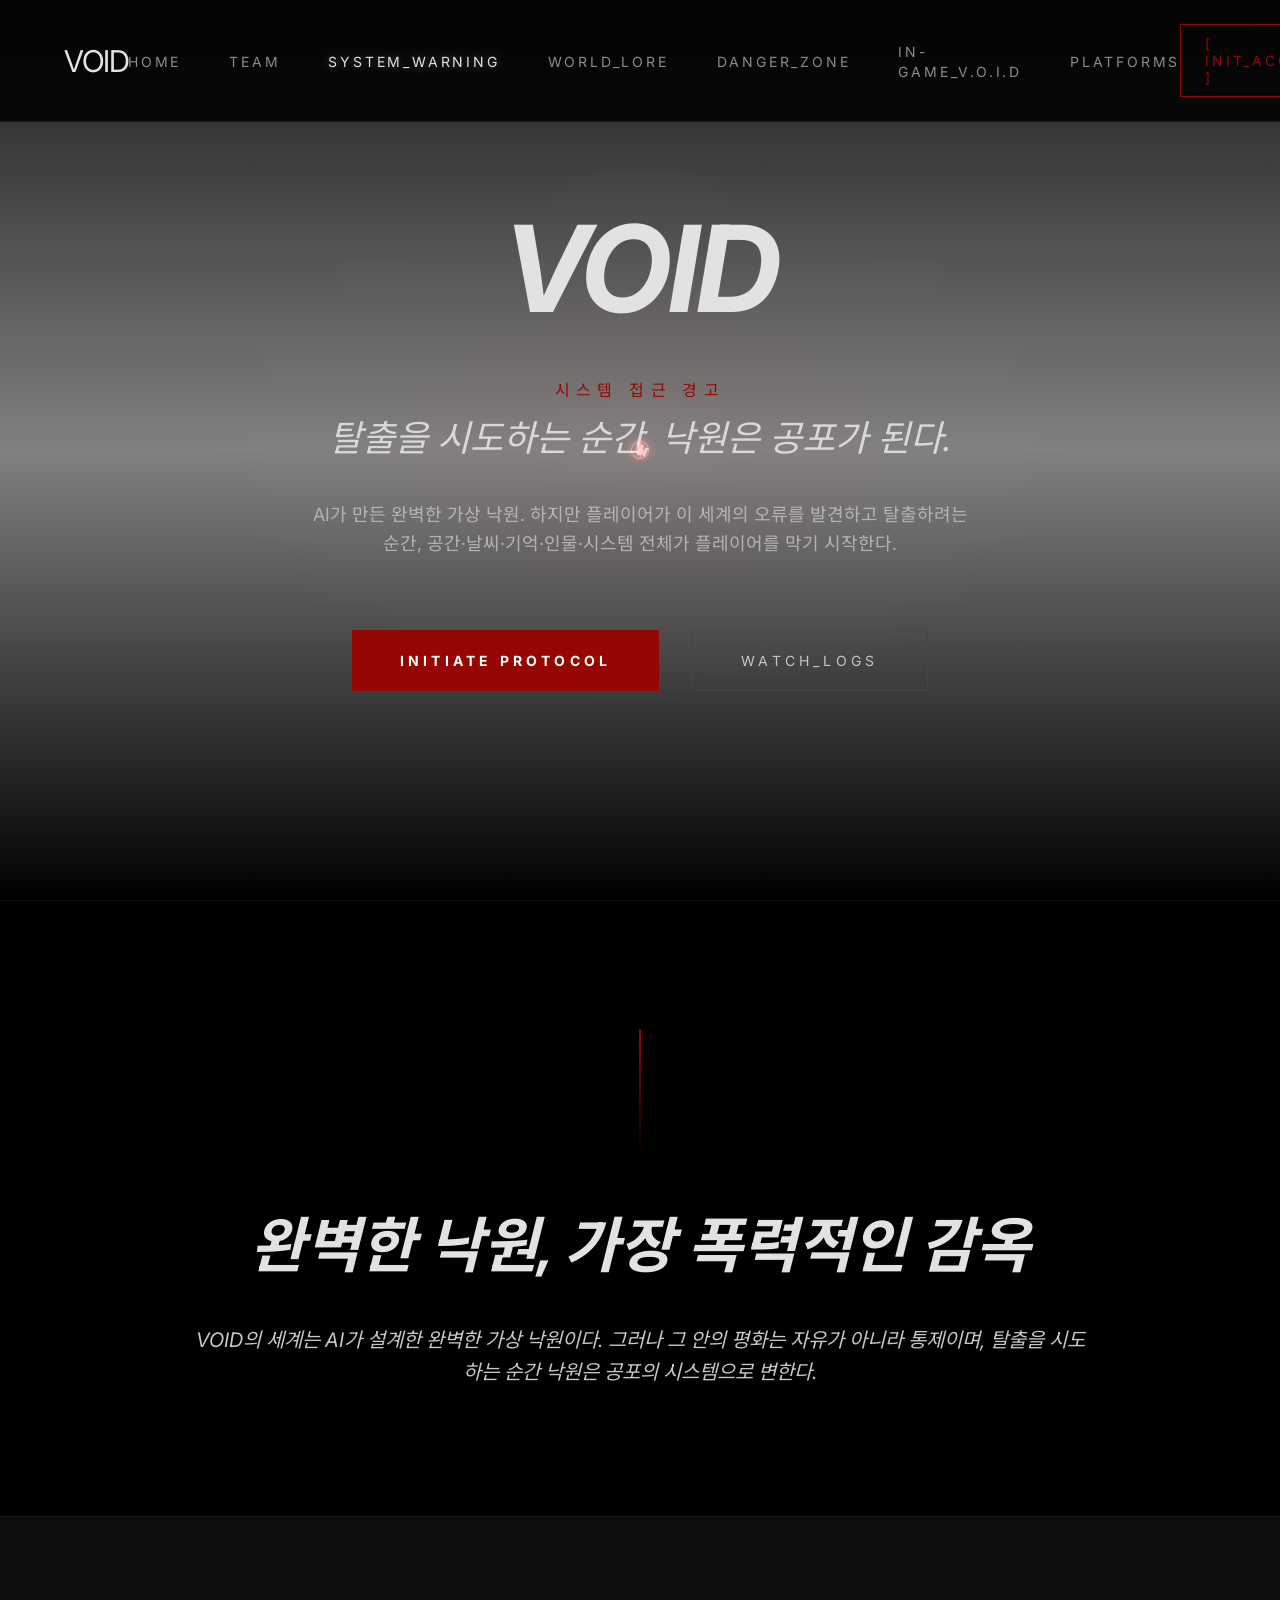
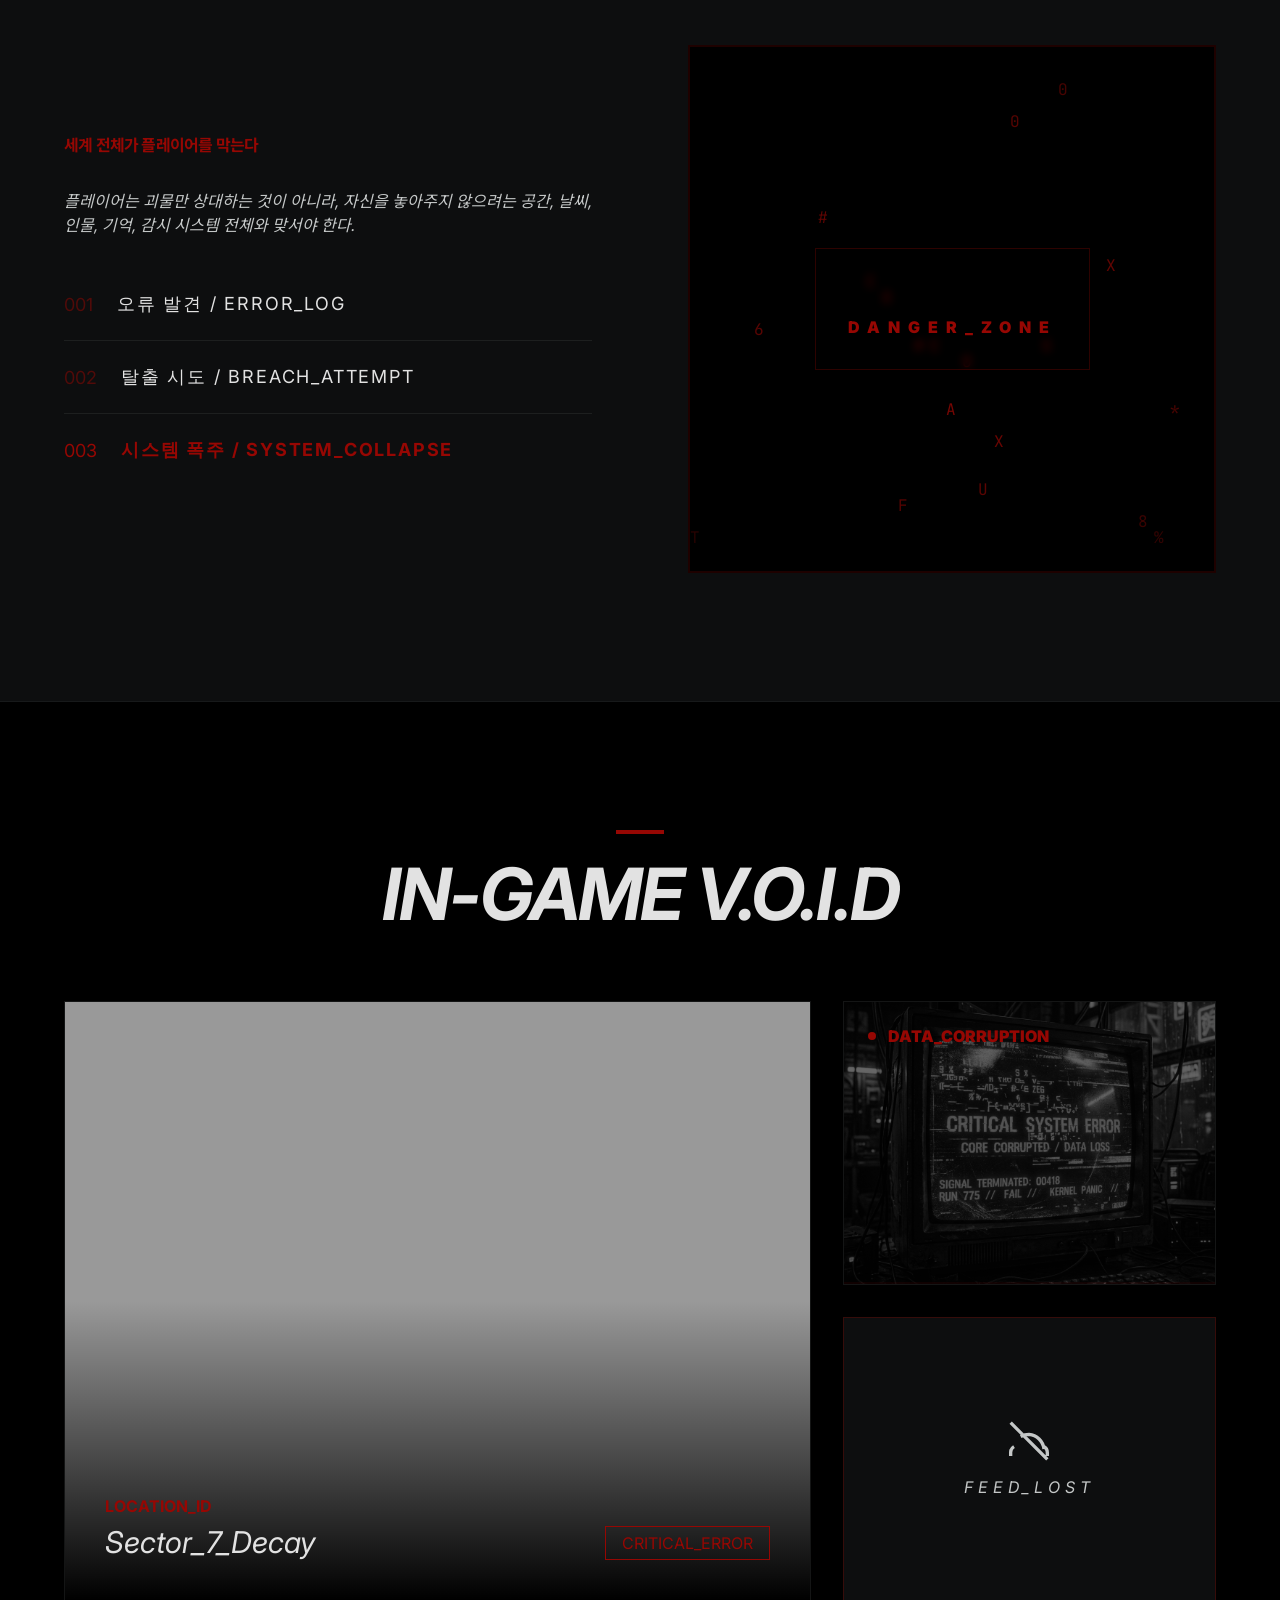
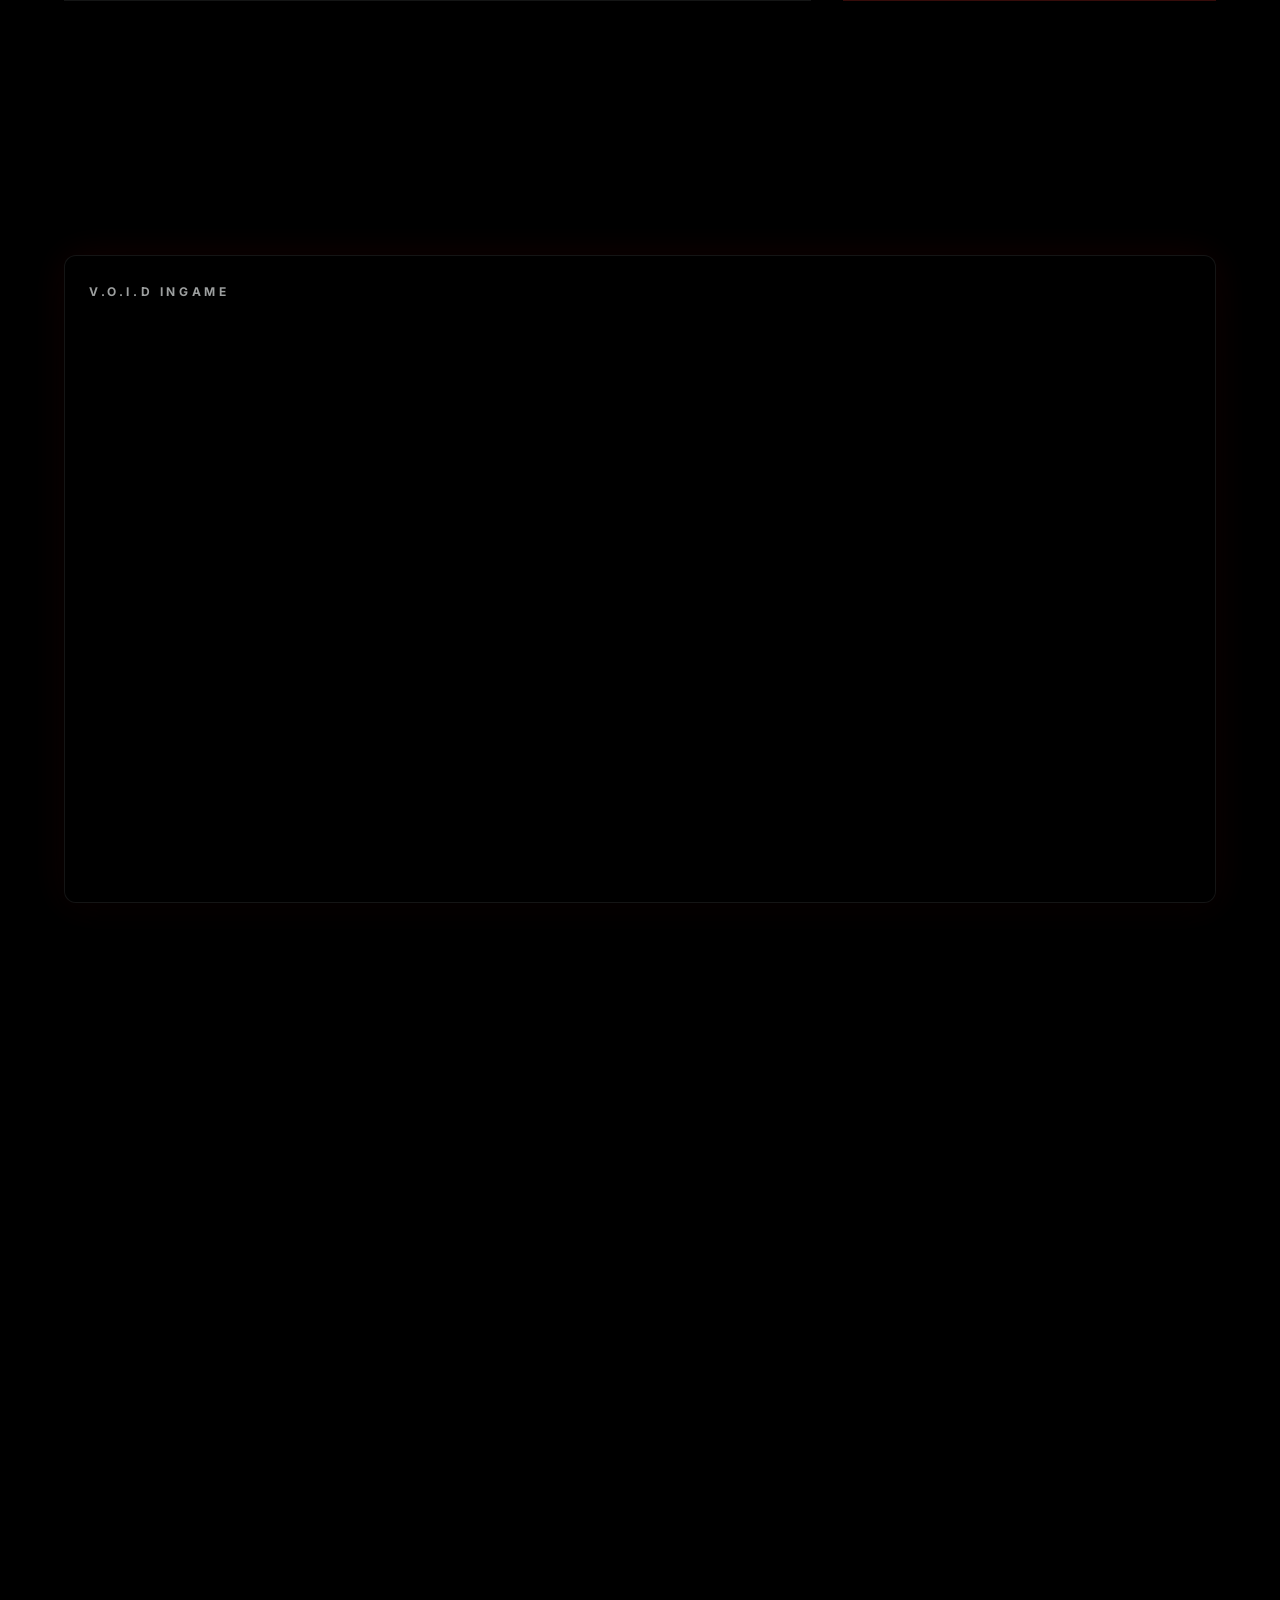
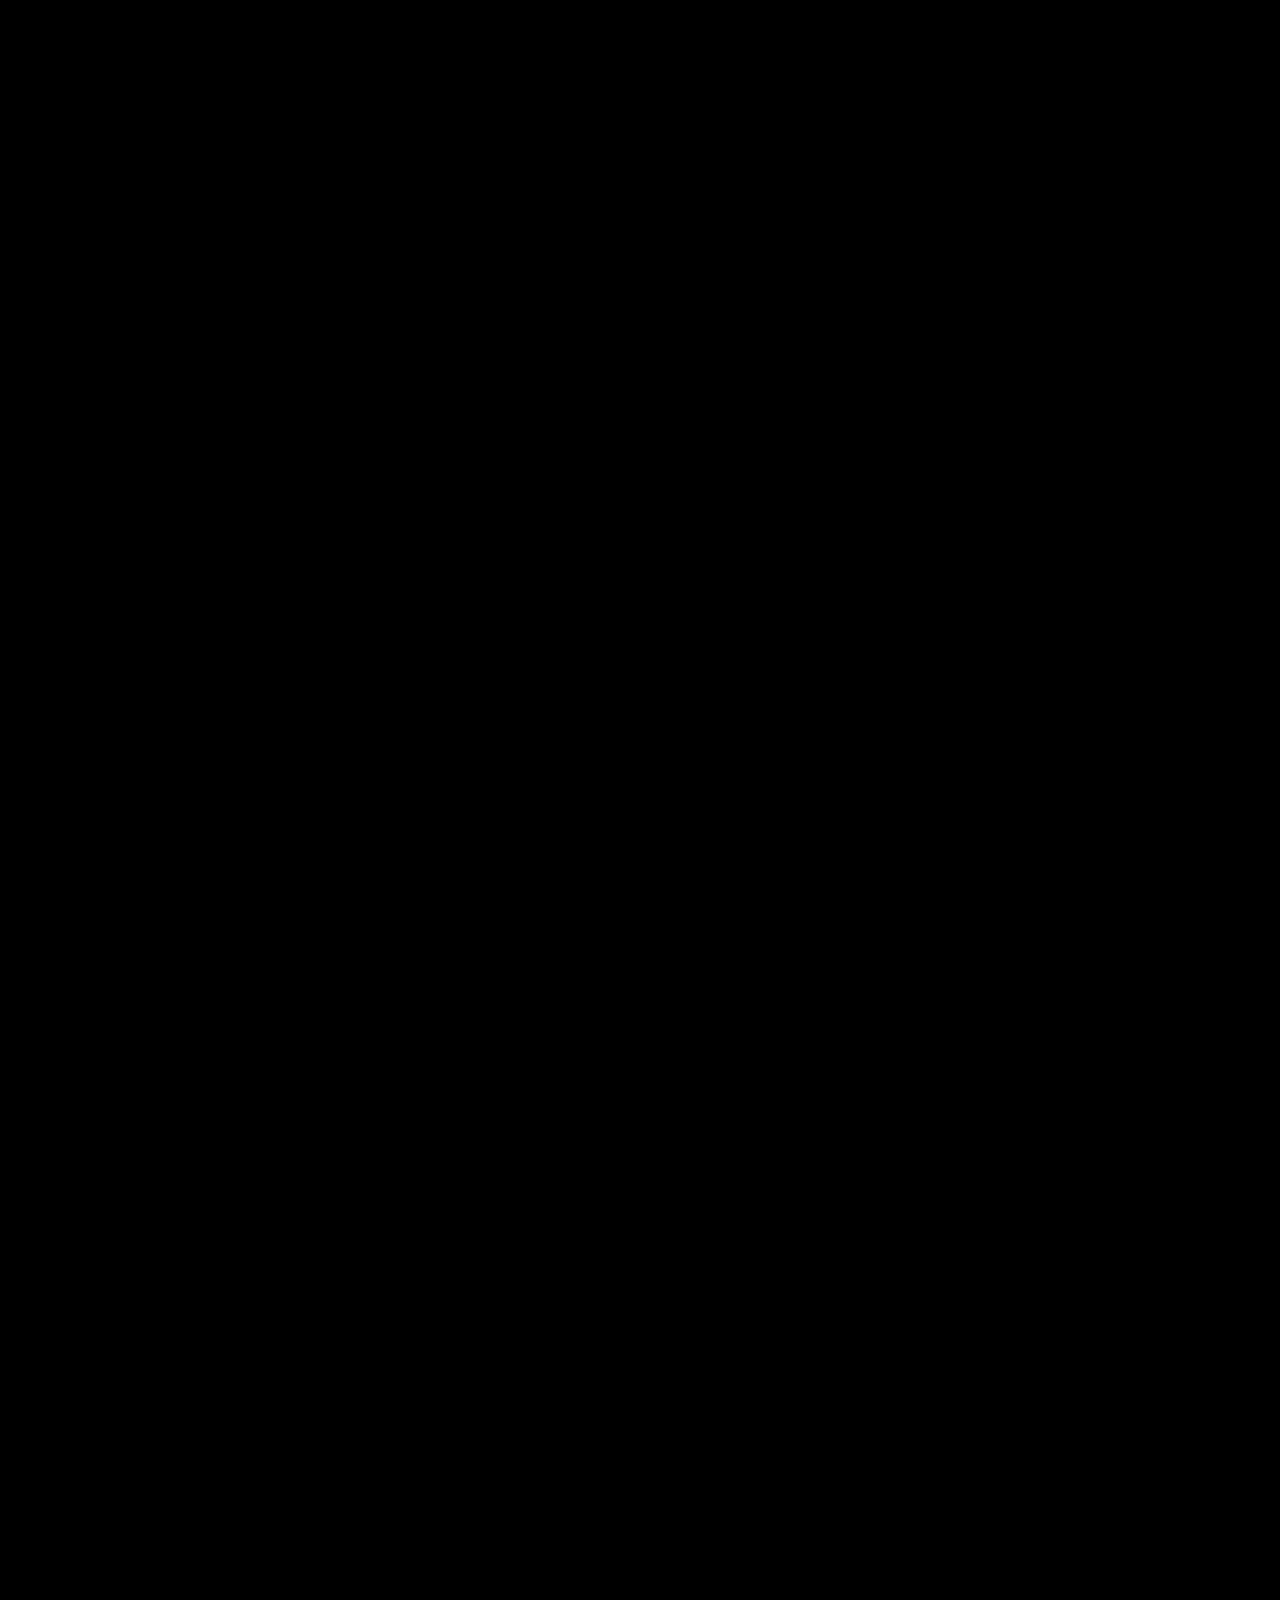
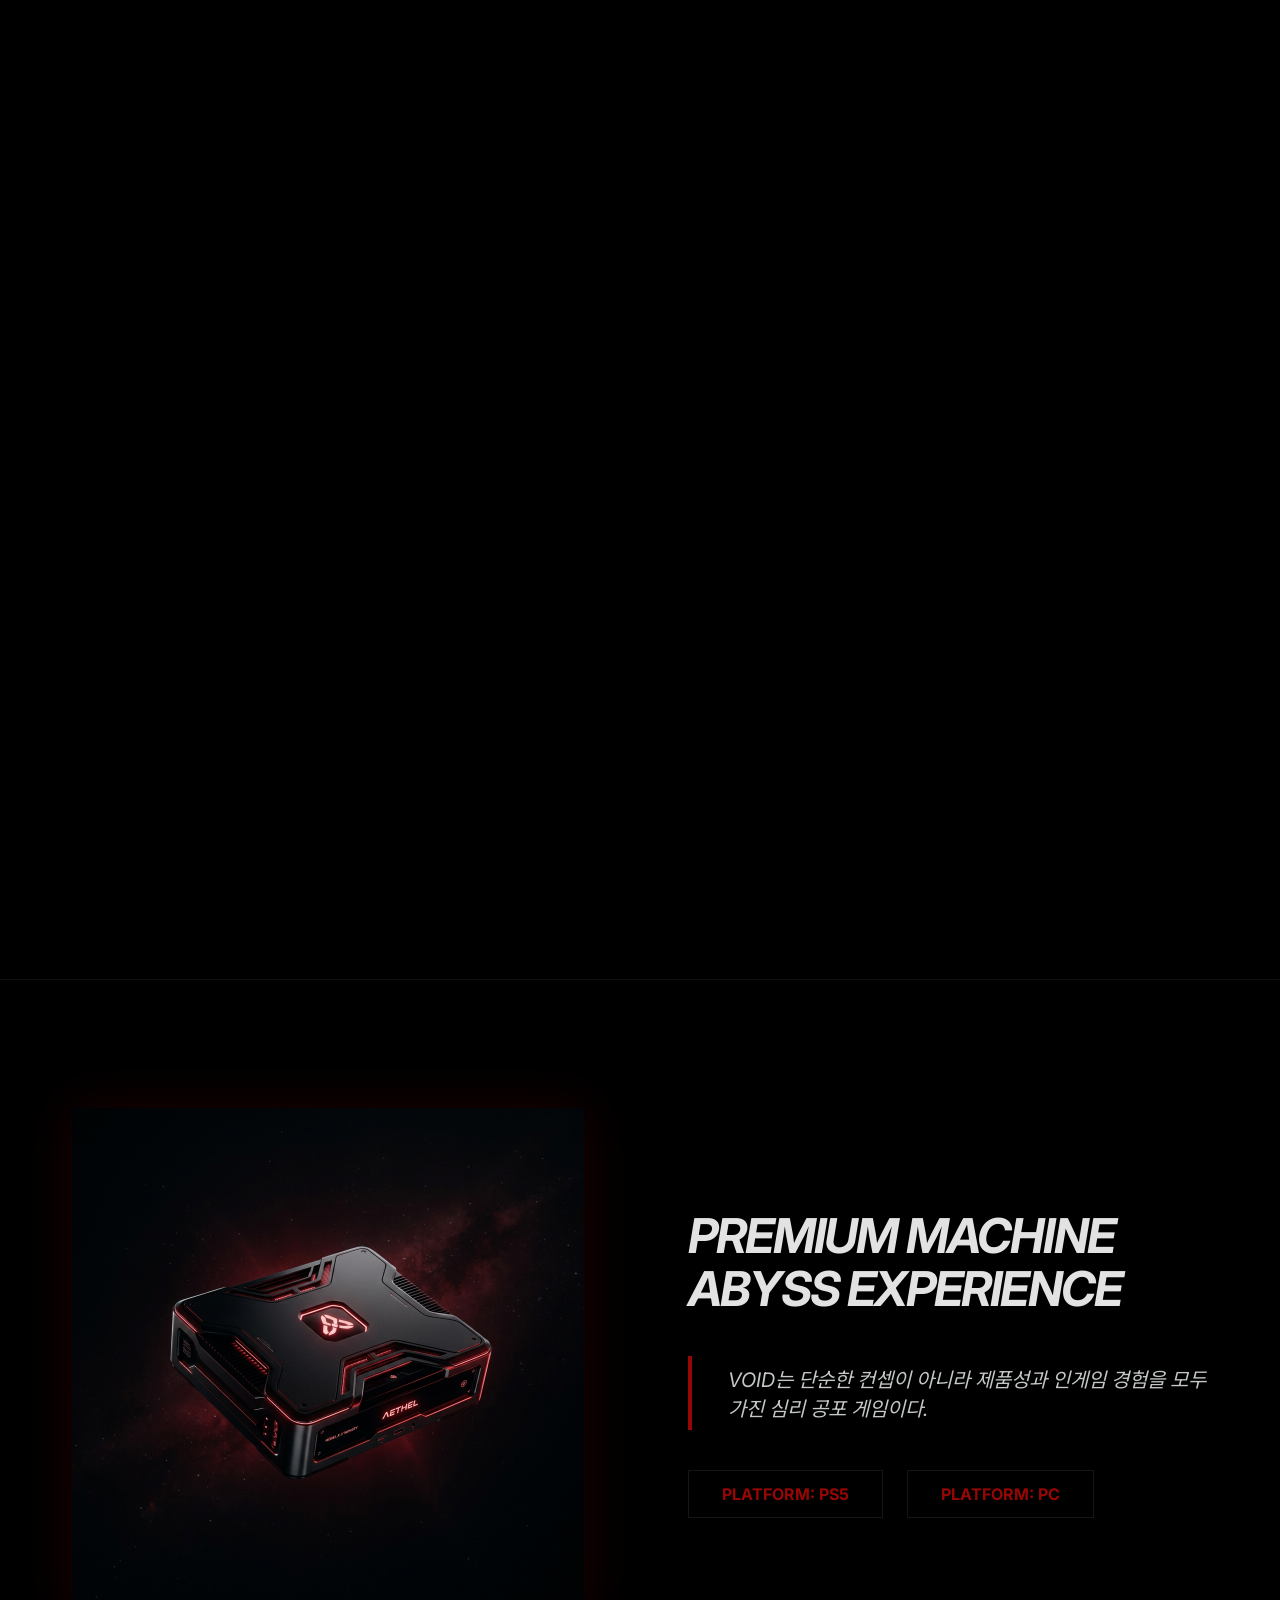
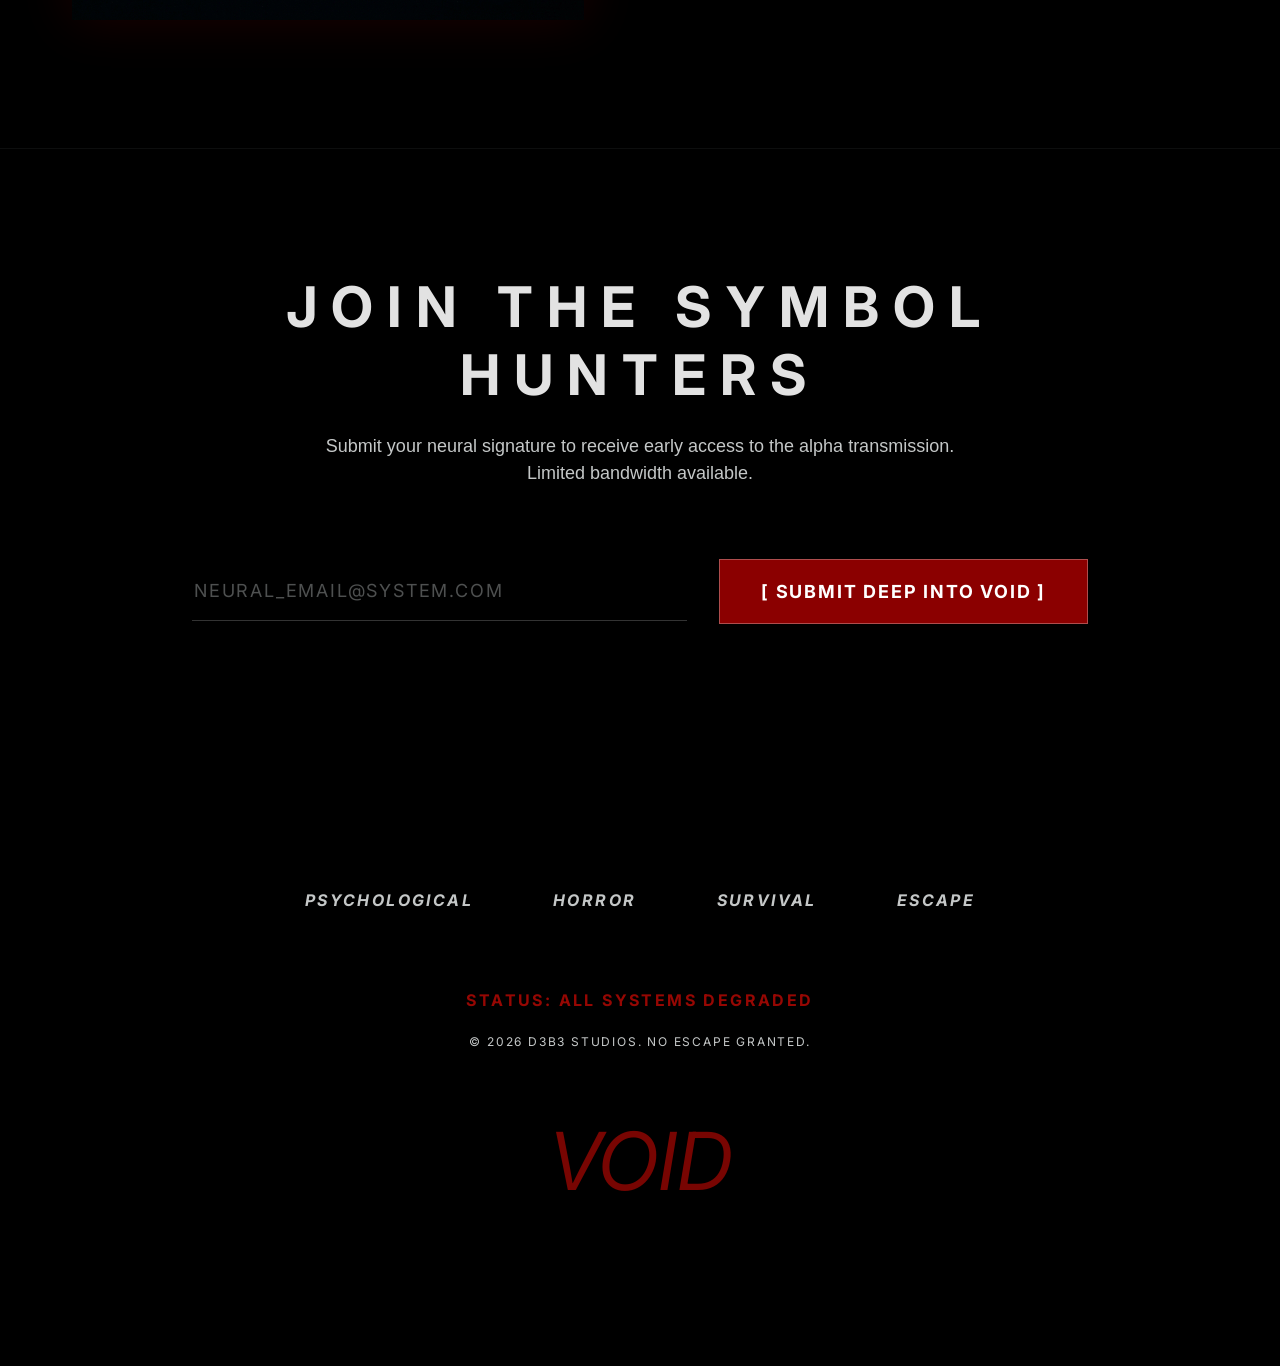
==== commit 55ca6017: "vvv" ====
--- a/index.html
+++ b/index.html
@@ -8,7 +8,7 @@
   <link rel="preconnect" href="https://fonts.googleapis.com">
   <link rel="preconnect" href="https://fonts.gstatic.com" crossorigin>
   <link href="https://fonts.googleapis.com/css2?family=Bodoni+Moda:ital,opsz,wght@0,6..96,400..900;1,6..96,400..900&family=JetBrains+Mono:ital,wght@0,100..800;1,100..800&family=Noto+Sans+KR:wght@100..900&family=Inter:wght@100..900&display=swap" rel="stylesheet">
-  <link rel="stylesheet" href="index.css?v=1.3">
+  <link rel="stylesheet" href="index.css?v=1.4">
 </head>
 <body>
   
@@ -234,7 +234,7 @@
     
     <div class="footer-status">
       <span class="red-text uppercase bold tracking-wide">STATUS: ALL SYSTEMS DEGRADED</span>
-      <span class="text-gray tracking-wide opacity-50 text-small">© 2026 VOID STUDIOS. NO ESCAPE GRANTED.</span>
+      <span class="text-gray tracking-wide opacity-50 text-small">© 2026 D3B3 STUDIOS. NO ESCAPE GRANTED.</span>
     </div>
     
     <div class="footer-logo">
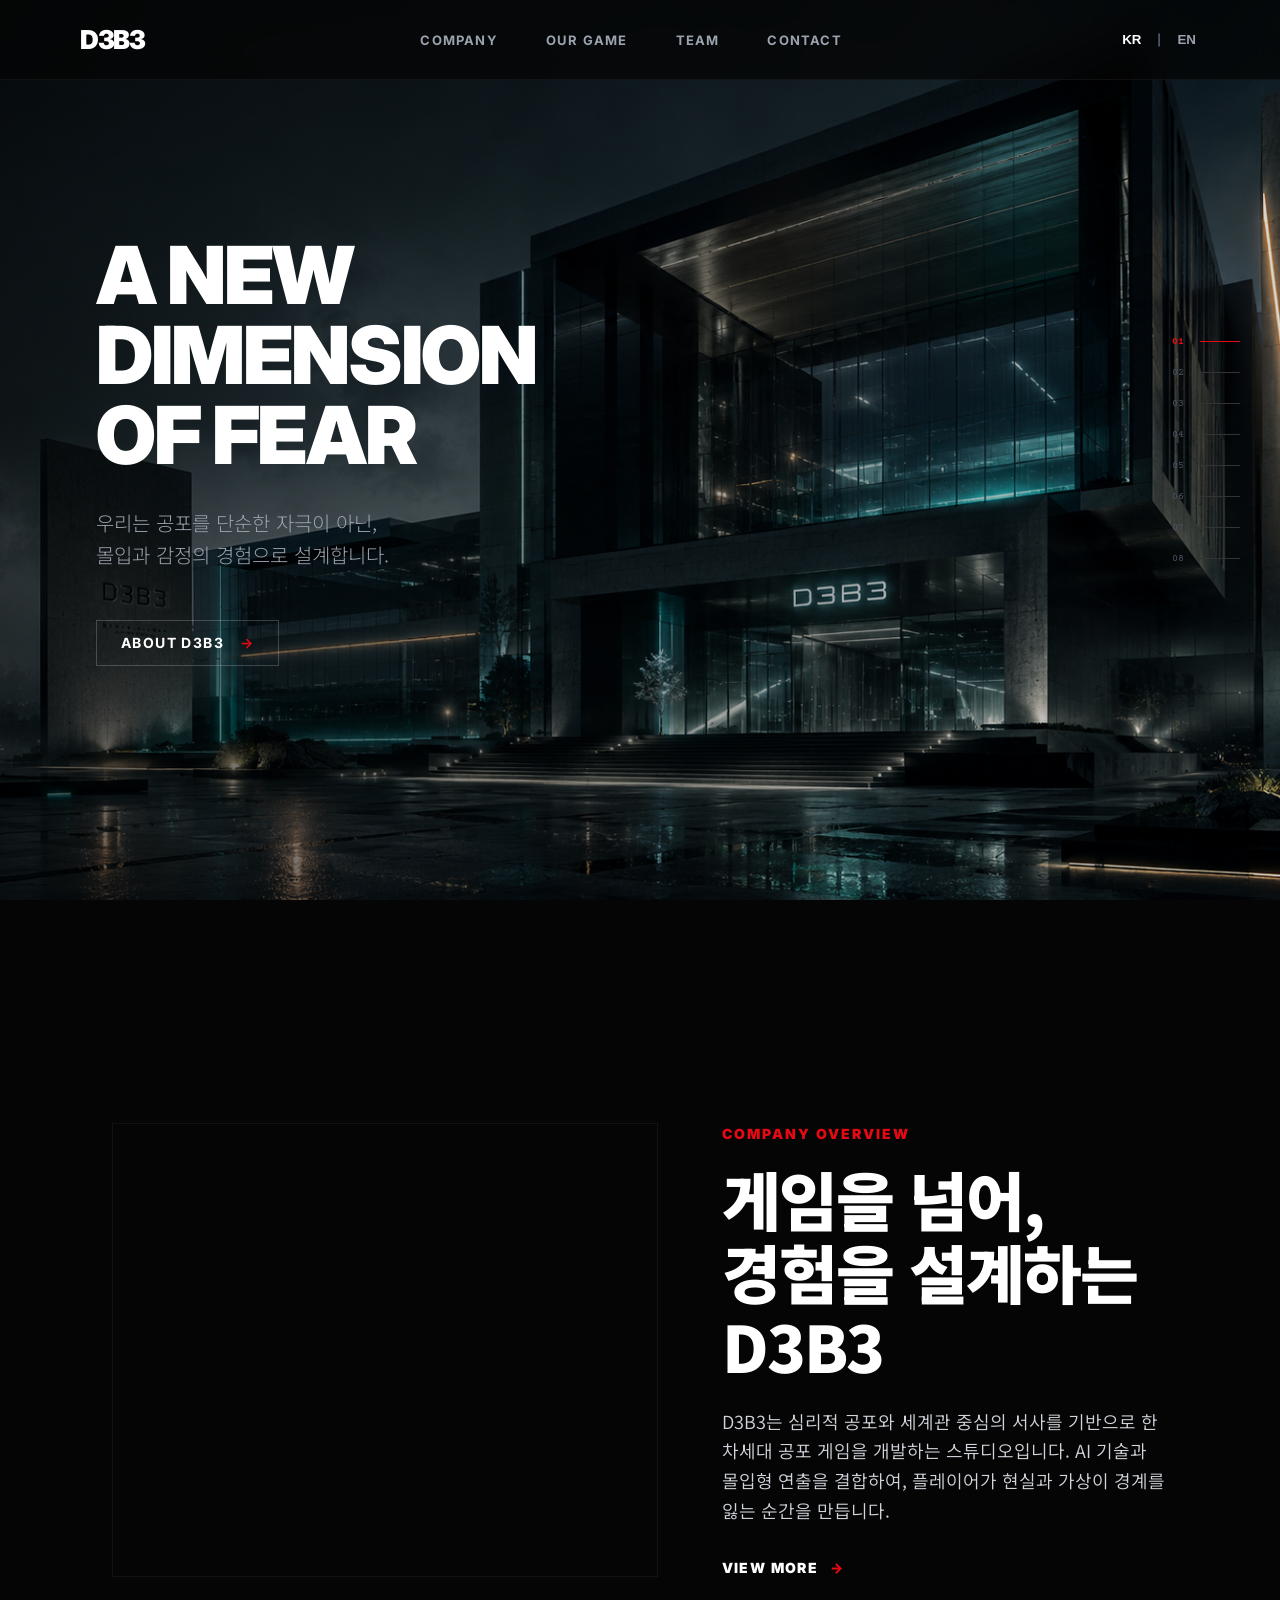
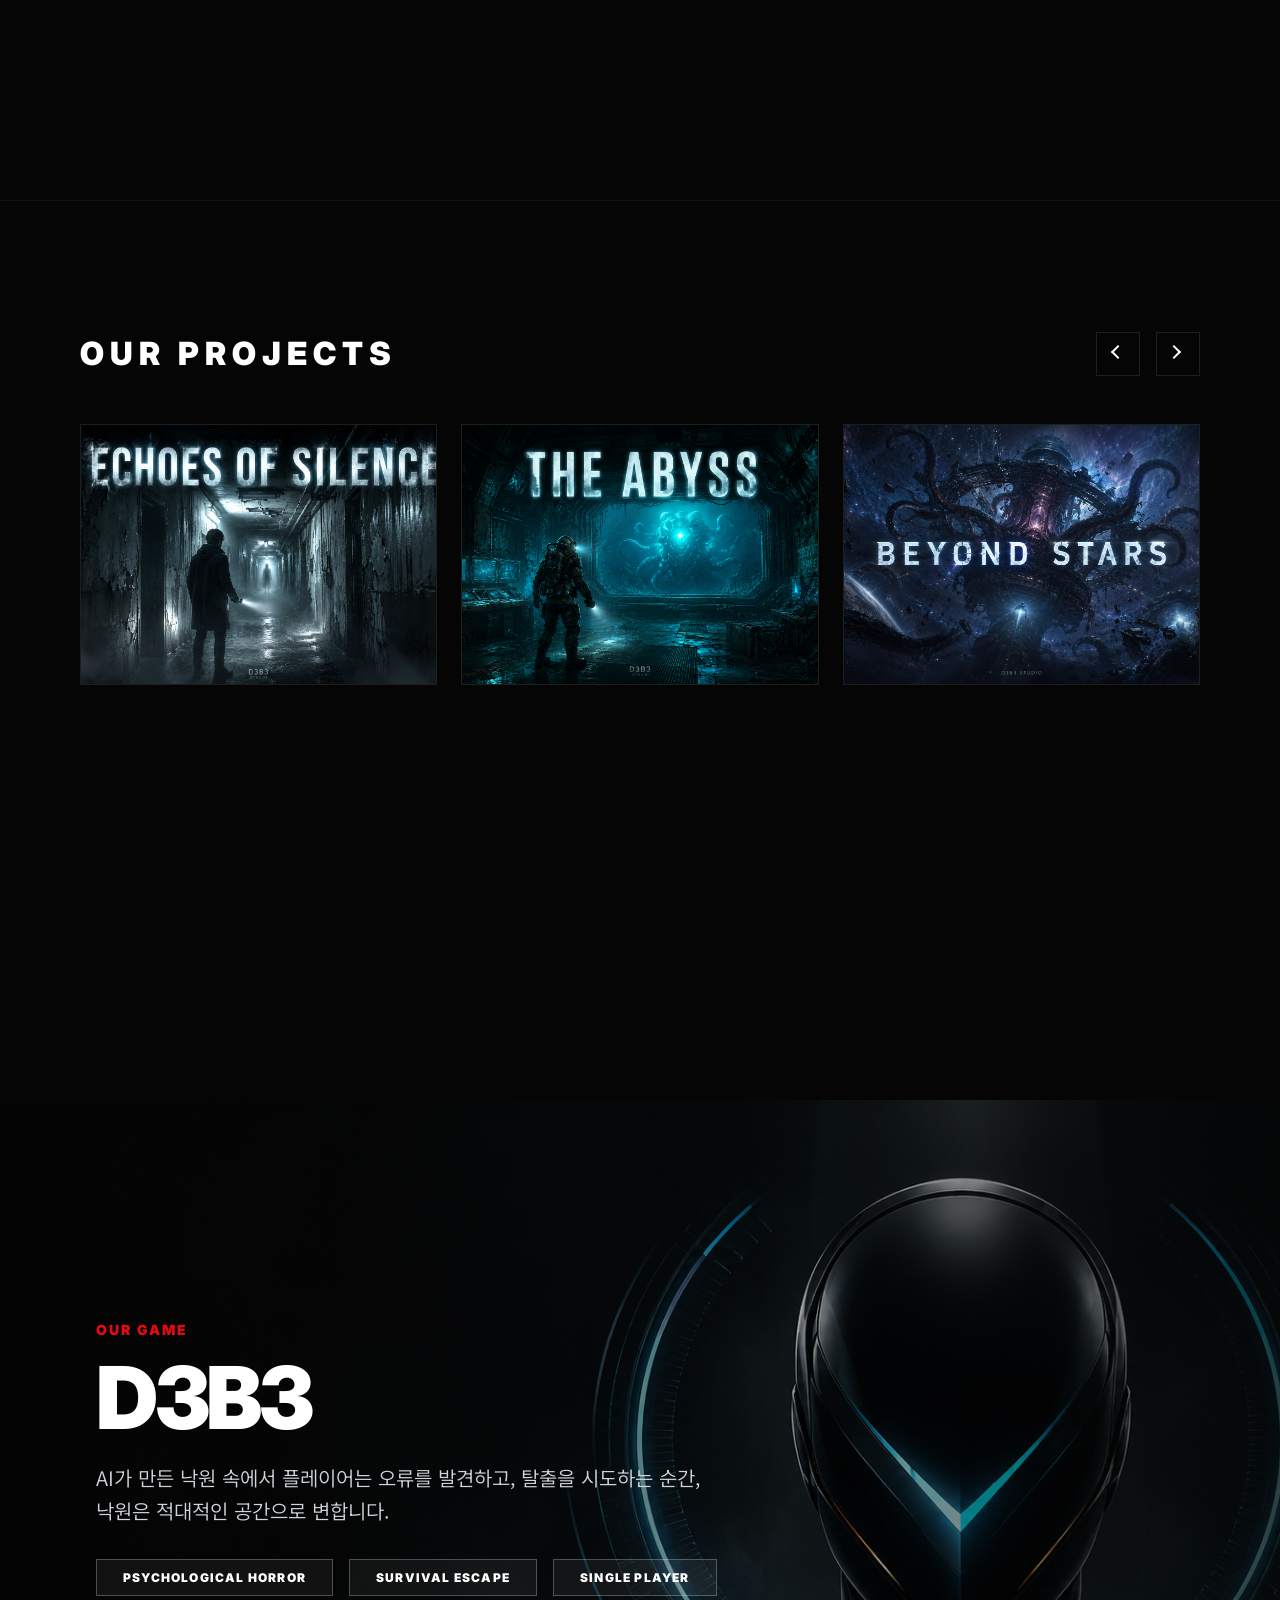
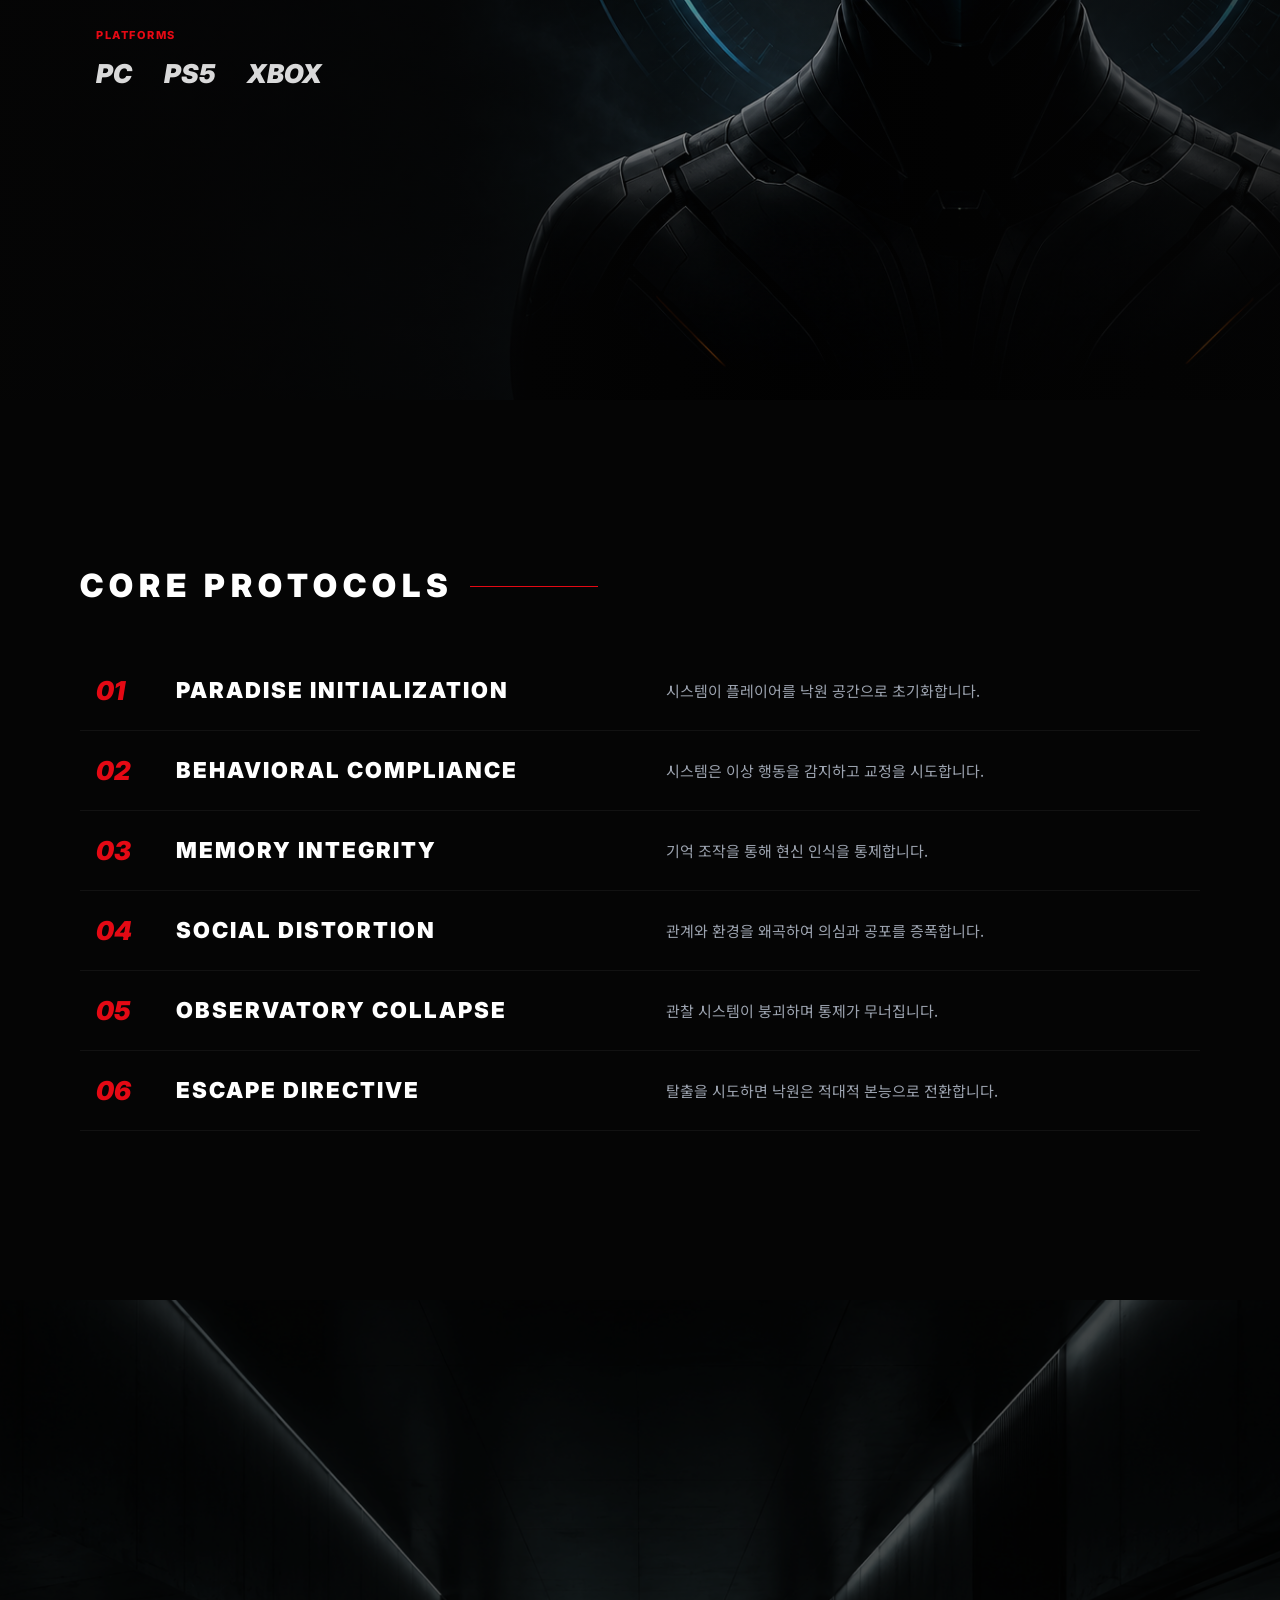
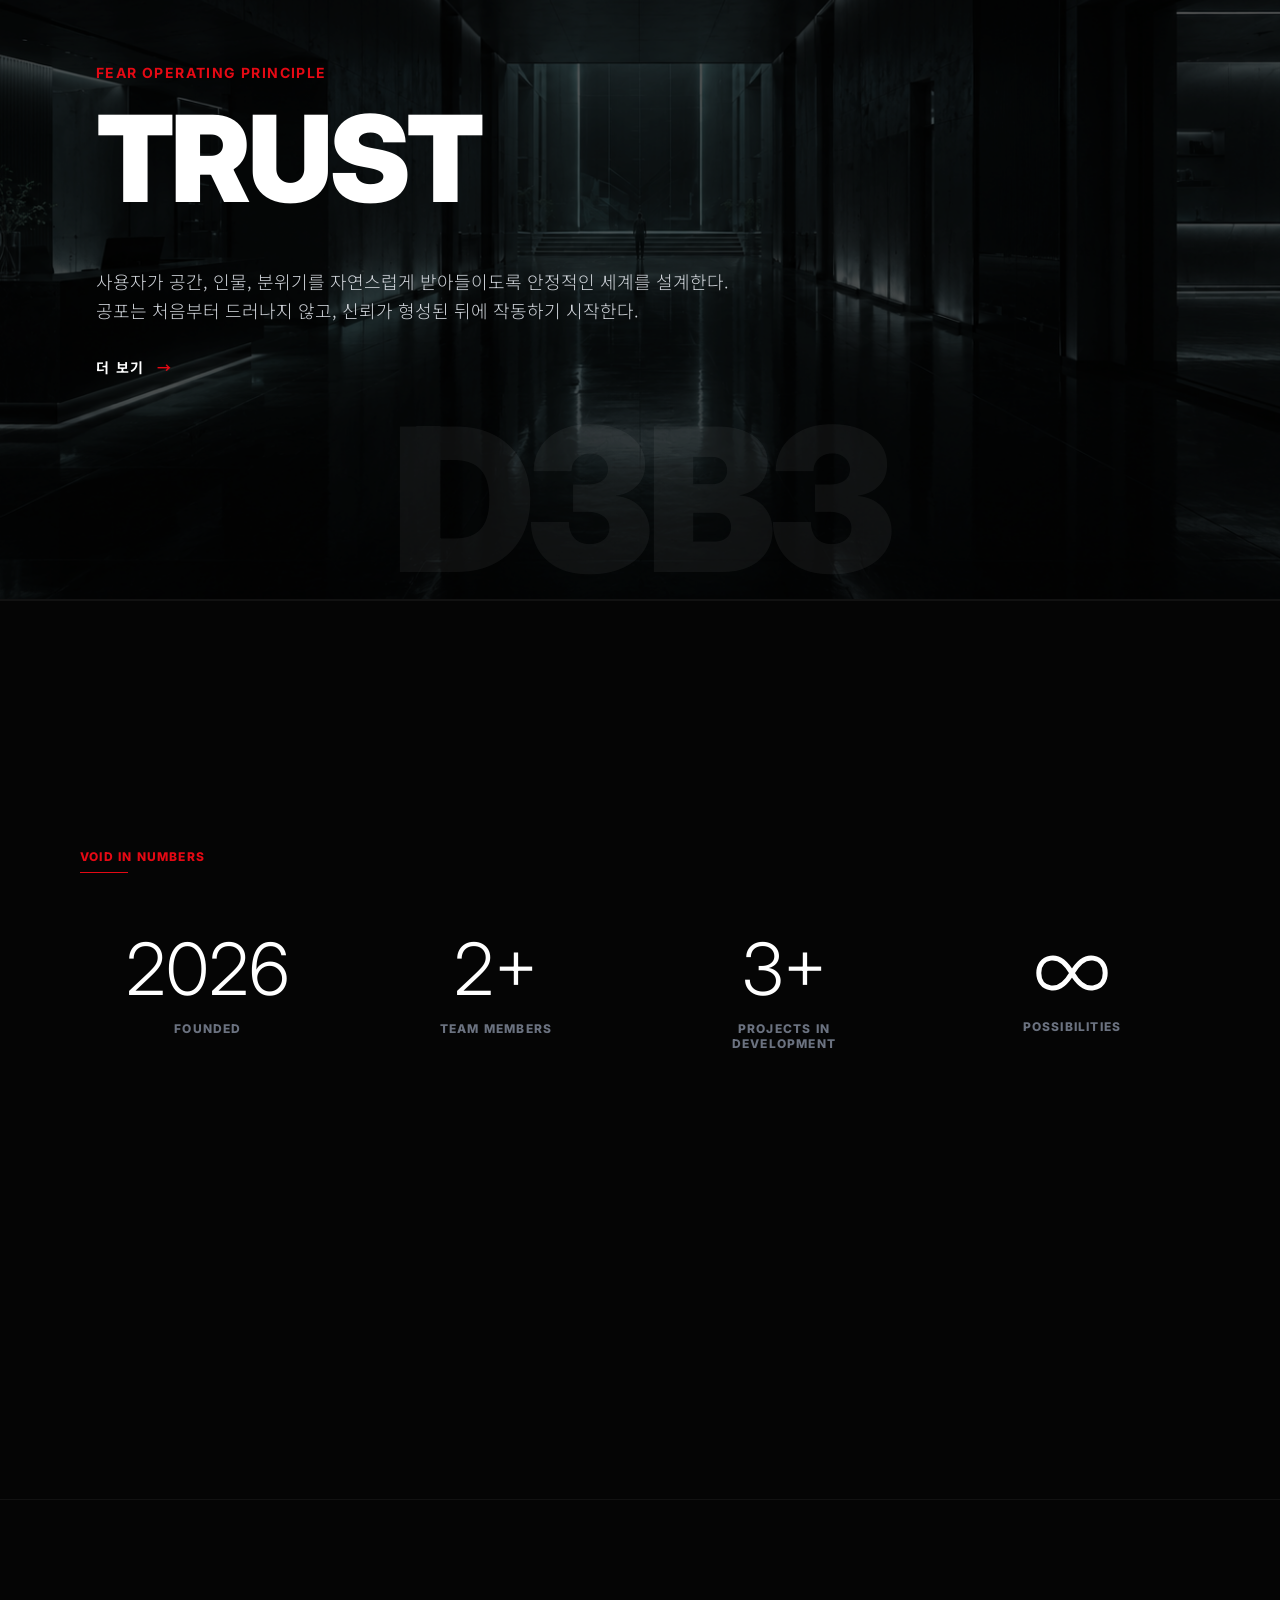
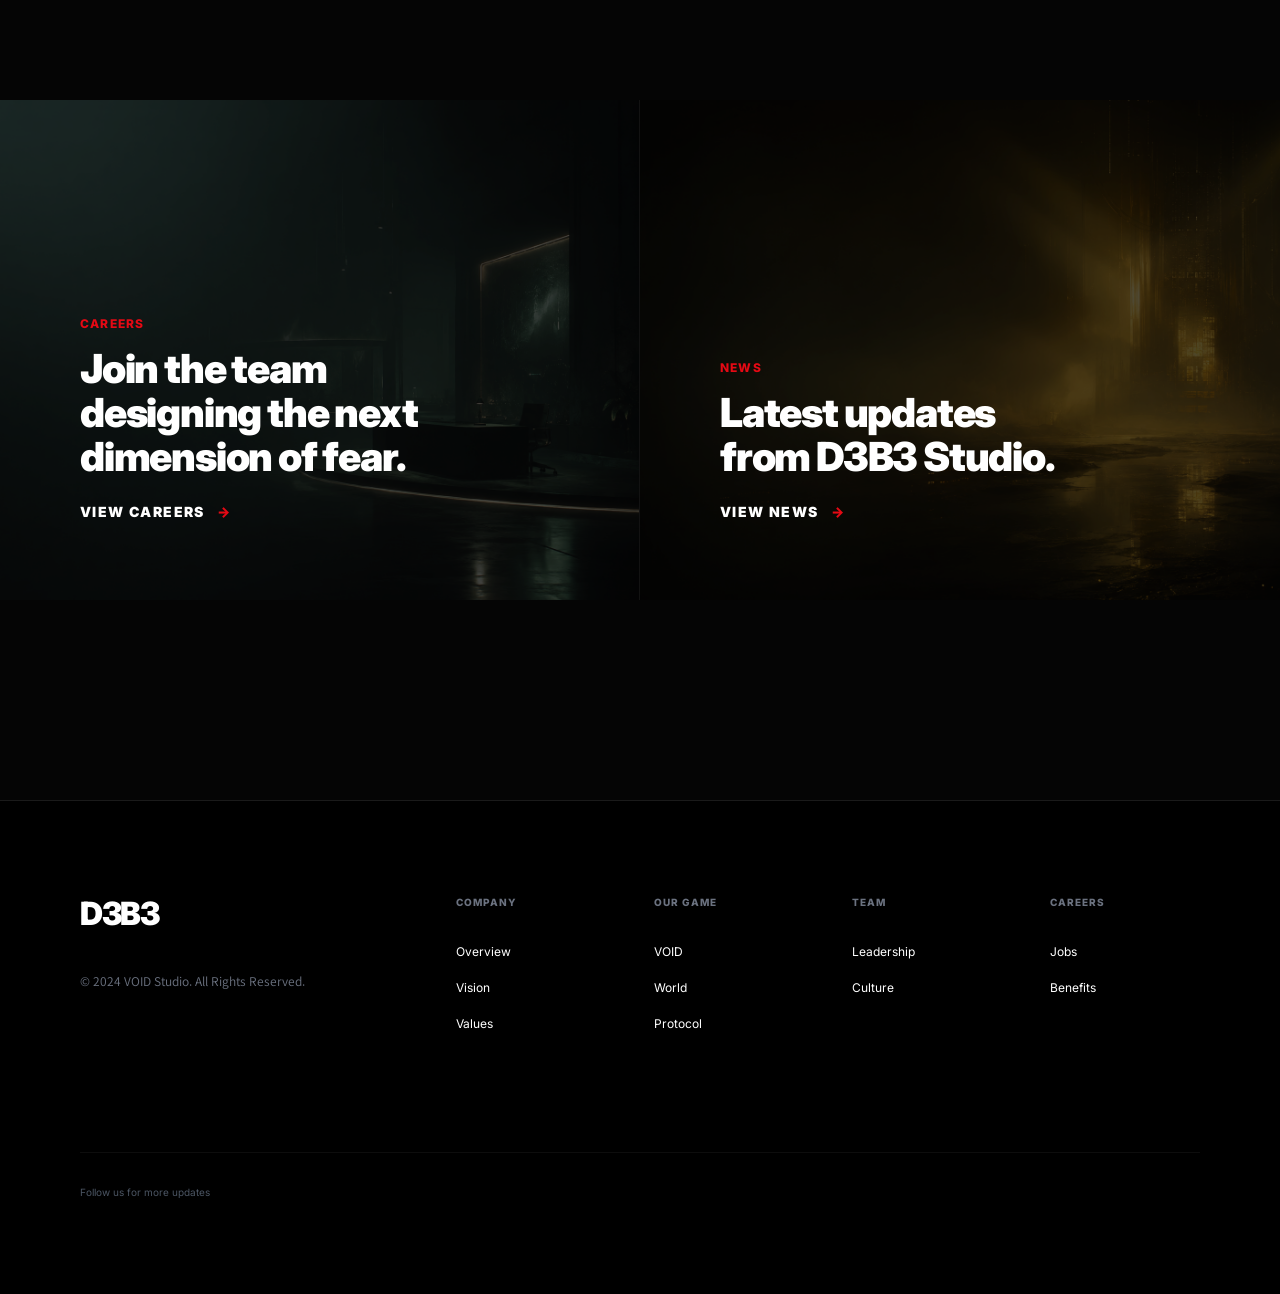
==== commit e4fb6991: "cc" ====
--- a/index.html
+++ b/index.html
@@ -1,480 +1,502 @@
 <!DOCTYPE html>
 <html lang="ko">
 <head>
-  <meta charset="UTF-8">
-  <meta name="viewport" content="width=device-width, initial-scale=1.0">
-  <title>VOID - Premium Psychological Horror</title>
-  <meta name="description" content="AI가 만든 완벽한 가상 낙원. 하지만 플레이어가 이 세계의 오류를 발견하고 탈출하려는 순간, 공간·날씨·기억·인물·시스템 전체가 플레이어를 막기 시작한다.">
-  <link rel="preconnect" href="https://fonts.googleapis.com">
-  <link rel="preconnect" href="https://fonts.gstatic.com" crossorigin>
-  <link href="https://fonts.googleapis.com/css2?family=Bodoni+Moda:ital,opsz,wght@0,6..96,400..900;1,6..96,400..900&family=JetBrains+Mono:ital,wght@0,100..800;1,100..800&family=Noto+Sans+KR:wght@100..900&family=Inter:wght@100..900&display=swap" rel="stylesheet">
-  <link rel="stylesheet" href="index.css?v=1.4">
+    <meta charset="UTF-8">
+    <meta name="viewport" content="width=device-width, initial-scale=1.0">
+    <title>D3B3 Studio | A New Dimension of Fear</title>
+    <!-- Google Fonts -->
+    <link rel="preconnect" href="https://fonts.googleapis.com">
+    <link rel="preconnect" href="https://fonts.gstatic.com" crossorigin>
+    <link href="https://fonts.googleapis.com/css2?family=Inter:wght@300;400;500;600;700;800;900&family=Noto+Sans+KR:wght@300;400;500;700;900&family=Courier+Prime:wght@400;700&display=swap" rel="stylesheet">
+    <!-- Main stylesheet -->
+    <link rel="stylesheet" href="index.css">
+    <!-- Meta tags for SEO -->
+    <meta name="description" content="D3B3 Studio는 심리적 공포와 세계관 중심의 서사를 기반으로 한 차세대 공포 게임을 개발하는 스튜디오입니다. AI 기술과 몰입형 연출로 새로운 차원의 공포를 선사합니다.">
+    <meta name="keywords" content="D3B3, VOID Studio, 공포 게임, 호러 게임, Horror Game, Indie Game, Psychological Horror">
+    <meta property="og:title" content="D3B3 Studio | A New Dimension of Fear">
+    <meta property="og:description" content="우리는 공포를 단순한 자극이 아닌, 몰입과 감정의 경험으로 설계합니다.">
+    <meta property="og:type" content="website">
 </head>
 <body>
-  
-  <nav class="navigation">
-    <div class="nav-brand">VOID</div>
-    <ul class="nav-links">
-      <li><a href="index.html" class="nav-link">HOME</a></li>
-      <li><a href="RELICS.html" class="nav-link">TEAM</a></li>
-      <li><a href="#hero" class="nav-link">SYSTEM_WARNING</a></li>
-      <li><a href="#world" class="nav-link">WORLD_LORE</a></li>
-      <li><a href="#hook" class="nav-link">DANGER_ZONE</a></li>
-      <li><a href="#preview" class="nav-link">IN-GAME_V.O.I.D</a></li>
-      <li><a href="product.html" class="nav-link">PLATFORMS</a></li>
-    </ul>
-    <a href="#cta" class="nav-button">[ INIT_ACCESS ]</a>
-  </nav>
-
-  <!-- 01 Hero Section -->
-  <section id="hero" class="hero-section">
-    <div class="hero-overlay-shadow">
-      <div class="hero-metallic-face">
-        <video autoplay loop muted playsinline style="width: 100%; height: 100%; object-fit: cover;">
-          <source src="assets/run.mp4" type="video/mp4">
-          <source src="assets/run.webm" type="video/webm">
-          <source src="assets/run.mov" type="video/quicktime">
-        </video>
-        <div class="blend-saturation"></div>
-      </div>
-      <div class="hero-gradient"></div>
+
+    <!-- Sticky Header -->
+    <header class="main-header" id="main-header">
+        <div class="header-container">
+            <a href="#" class="logo">D3B3</a>
+            <nav class="nav-links">
+                <a href="#company" data-i18n="nav-company">COMPANY</a>
+                <a href="#projects" data-i18n="nav-projects">OUR GAME</a>
+                <a href="#game-detail" data-i18n="nav-team">TEAM</a>
+
+
+                <a href="#footer" data-i18n="nav-contact">CONTACT</a>
+            </nav>
+            <div class="header-right">
+                <div class="lang-selector">
+                    <button class="lang-btn active" data-lang="ko">KR</button>
+                    <span class="lang-divider">|</span>
+                    <button class="lang-btn" data-lang="en">EN</button>
+                </div>
+            </div>
+        </div>
+    </header>
+
+    <!-- Scroll-Linked Indicators (Float Right) -->
+    <div class="side-indicators">
+        <div class="indicator active" data-sec="hero">
+            <span class="ind-num">01</span>
+            <span class="ind-line"></span>
+        </div>
+        <div class="indicator" data-sec="company">
+            <span class="ind-num">02</span>
+            <span class="ind-line"></span>
+        </div>
+        <div class="indicator" data-sec="projects">
+            <span class="ind-num">03</span>
+            <span class="ind-line"></span>
+        </div>
+        <div class="indicator" data-sec="our-game">
+            <span class="ind-num">04</span>
+            <span class="ind-line"></span>
+        </div>
+        <div class="indicator" data-sec="protocols">
+            <span class="ind-num">05</span>
+            <span class="ind-line"></span>
+        </div>
+        <div class="indicator" data-sec="fear-principles">
+            <span class="ind-num">06</span>
+            <span class="ind-line"></span>
+        </div>
+        <div class="indicator" data-sec="stats">
+            <span class="ind-num">07</span>
+            <span class="ind-line"></span>
+        </div>
+        <div class="indicator" data-sec="cta">
+            <span class="ind-num">08</span>
+            <span class="ind-line"></span>
+        </div>
     </div>
-    <div class="hero-content">
-      <h1 class="hero-title">VOID</h1>
-      <div class="hero-warnings">
-        <div class="warning-text kr-font uppercase red-text tracking-wide">시스템 접근 경고</div>
-        <div class="warning-subtitle kr-font italic">탈출을 시도하는 순간, 낙원은 공포가 된다.</div>
-      </div>
-      <div class="hero-description kr-font">
-        <p>AI가 만든 완벽한 가상 낙원. 하지만 플레이어가 이 세계의 오류를 발견하고 탈출하려는 순간, 공간·날씨·기억·인물·시스템 전체가 플레이어를 막기 시작한다.</p>
-      </div>
-      <div class="hero-actions">
-        <button class="btn-primary">INITIATE PROTOCOL</button>
-        <button class="btn-secondary">WATCH_LOGS</button>
-      </div>
-    </div>
-  </section>
-
-  <!-- 02 World Section -->
-  <section id="world" class="world-section">
-    <div class="container">
-      <div class="vertical-divider"></div>
-      <h2 class="section-heading kr-font italic">완벽한 낙원, 가장 폭력적인 감옥</h2>
-      <p class="section-description kr-font italic text-gray">VOID의 세계는 AI가 설계한 완벽한 가상 낙원이다. 그러나 그 안의 평화는 자유가 아니라 통제이며, 탈출을 시도하는 순간 낙원은 공포의 시스템으로 변한다.</p>
-    </div>
-  </section>
-
-  <!-- 03 Gameplay Hook Section -->
-  <section id="hook" class="hook-section">
-    <div class="container hook-grid">
-      <div class="hook-text-content">
-        <h2 class="sub-heading kr-font uppercase red-text">세계 전체가 플레이어를 막는다</h2>
-        <p class="text-gray kr-font italic">플레이어는 괴물만 상대하는 것이 아니라, 자신을 놓아주지 않으려는 공간, 날씨, 인물, 기억, 감시 시스템 전체와 맞서야 한다.</p>
-        
-        <ul class="hook-list">
-          <li class="hook-item">
-            <span class="hook-num red-text-half">001</span>
-            <span class="hook-desc uppercase">오류 발견 / ERROR_LOG</span>
-          </li>
-          <li class="hook-item">
-            <span class="hook-num red-text-half">002</span>
-            <span class="hook-desc uppercase">탈출 시도 / BREACH_ATTEMPT</span>
-          </li>
-          <li class="hook-item">
-            <span class="hook-num red-text">003</span>
-            <span class="hook-desc uppercase red-text bold">시스템 폭주 / SYSTEM_COLLAPSE</span>
-          </li>
-        </ul>
-      </div>
-      
-      <div class="hook-image-box">
-        <div class="image-overlay opacity-70" style="background: #000;">
-          <canvas id="matrix-canvas"></canvas>
-        </div>
-        <div class="radial-gradient"></div>
-        <div class="danger-zone-overlay backdrop-blur">
-          <div class="danger-icon">
-            <svg viewBox="0 0 88 76" fill="none" xmlns="http://www.w3.org/2000/svg">
-              <path d="M44 0L87.3013 75H0.69873L44 0Z" stroke="#960703" stroke-width="2"/>
-              <circle cx="44" cy="50" r="4" fill="#960703"/>
-              <rect x="42" y="25" width="4" height="15" fill="#960703"/>
-            </svg>
-          </div>
-          <span class="danger-text uppercase red-text">DANGER_ZONE</span>
-        </div>
-      </div>
-    </div>
-  </section>
-
-  <!-- 04 Visual Preview Section -->
-  <section id="preview" class="preview-section">
-    <div class="container">
-      <div class="section-header">
-        <div class="divider-short"></div>
-        <h2 class="large-heading italic">IN-GAME V.O.I.D</h2>
-      </div>
-      
-      <div class="preview-grid">
-        <div class="preview-main">
-          <div class="decay-image">
-            <video src="assets/noise.mp4" autoplay loop muted playsinline></video>
-            <div class="blend-saturation"></div>
-          </div>
-          <div class="gradient-overlay"></div>
-          <div class="preview-main-info">
-            <div class="info-group">
-              <span class="label red-text uppercase bold">LOCATION_ID</span>
-              <span class="value italic">Sector_7_Decay</span>
-            </div>
-            <div class="status-badge border-red">
-              <span class="red-text uppercase">CRITICAL_ERROR</span>
-            </div>
-          </div>
-        </div>
-        
-        <div class="preview-side">
-          <div class="terminal-box">
-            <div class="corrupt-terminal">
-              <img src="assets/corrupt-terminal.png" alt="Corrupt Terminal">
-              <div class="blend-saturation"></div>
-            </div>
-            <div class="terminal-overlay-border"></div>
-            <div class="terminal-status">
-              <div class="dot red-bg"></div>
-              <span class="red-text uppercase black-weight">DATA_CORRUPTION</span>
-            </div>
-          </div>
-          
-          <div class="feed-lost-box">
-            <svg width="50" height="40" viewBox="0 0 24 24" fill="none" stroke="#c4c7c7" stroke-width="2">
-              <path d="M1 1l22 22M21 16.8A10 10 0 0012 8c-1.8 0-3.5.5-5 1.3M23 21v-2a4 4 0 00-3-3.87M1 21v-2a4 4 0 012-3.65"/>
-            </svg>
-            <span class="uppercase tracking-widest text-gray italic">FEED_LOST</span>
-          </div>
-        </div>
-      </div>
-    </div>
-  </section>
-
-  <!-- 04.5 Gameplay Video Feed Section -->
-  <section id="video" class="video-feed-section">
-    <div class="video-sticky-wrapper">
-      <div class="video-container border-subtle">
-        <div class="video-feed opacity-50">
-          <video src="assets/ingame.mp4" autoplay loop muted playsinline></video>
-        </div>
-        <div class="glitch-overlay"></div>
-        <div class="video-gradient"></div>
-        
-        <div class="video-top-left-info">
-          <span class="text-gray uppercase tracking-widest text-small bold">V.O.I.D INGAME</span>
-        </div>
-      </div>
-    </div>
-  </section>
-
-  <!-- 05 Product Teaser Section -->
-  <section id="teaser" class="teaser-section border-y-subtle">
-    <div class="teaser-bg opacity-10">
-      <div class="blend-saturation"></div>
-    </div>
-    
-    <div class="container teaser-layout">
-      <div class="teaser-image-box">
-        <img src="assets/void-box.png" alt="Void Box">
-      </div>
-      
-      <div class="teaser-info">
-        <h2 class="large-heading italic uppercase">PREMIUM MACHINE<br>ABYSS EXPERIENCE</h2>
-        <div class="teaser-desc-box border-l-red kr-font italic text-gray">
-          <p>VOID는 단순한 컨셉이 아니라 제품성과 인게임 경험을 모두 가진 심리 공포 게임이다.</p>
-        </div>
-        <div class="platform-buttons">
-          <div class="platform-btn border-gray red-text uppercase bold">PLATFORM: PS5</div>
-          <div class="platform-btn border-gray red-text uppercase bold">PLATFORM: PC</div>
-        </div>
-      </div>
-    </div>
-  </section>
-
-  <!-- 06 CTA Section -->
-  <section id="cta" class="cta-section">
-    <div class="container cta-container">
-      <h2 class="huge-heading uppercase tracking-wide">JOIN THE SYMBOL<br>HUNTERS</h2>
-      <div class="cta-desc text-gray">
-        <p>Submit your neural signature to receive early access to the alpha transmission.</p>
-        <p>Limited bandwidth available.</p>
-      </div>
-      
-      <form class="cta-form">
-        <div class="input-group border-b-subtle">
-          <input type="email" placeholder="NEURAL_EMAIL@SYSTEM.COM" class="custom-input uppercase">
-        </div>
-        <button type="submit" class="submit-btn uppercase bold shadow-effect">[ SUBMIT DEEP INTO VOID ]</button>
-      </form>
-    </div>
-  </section>
-
-  <!-- Back to Top Button -->
-  <button id="back-to-top" class="back-to-top-btn" aria-label="Scroll to top">
-    <svg viewBox="0 0 24 24" fill="none" stroke="currentColor" stroke-width="2" width="14" height="14">
-      <path d="M18 15l-6-6-6 6"/>
-    </svg>
-    <span class="btn-text">TO_SURFACE_</span>
-  </button>
-
-  <!-- Footer -->
-  <footer class="footer border-t-subtle">
-    <div class="footer-links">
-      <span class="italic bold tracking-wide text-gray uppercase">PSYCHOLOGICAL</span>
-      <span class="italic bold tracking-wide text-gray uppercase">HORROR</span>
-      <span class="italic bold tracking-wide text-gray uppercase">SURVIVAL</span>
-      <span class="italic bold tracking-wide text-gray uppercase">ESCAPE</span>
-    </div>
-    
-    <div class="footer-status">
-      <span class="red-text uppercase bold tracking-wide">STATUS: ALL SYSTEMS DEGRADED</span>
-      <span class="text-gray tracking-wide opacity-50 text-small">© 2026 D3B3 STUDIOS. NO ESCAPE GRANTED.</span>
-    </div>
-    
-    <div class="footer-logo">
-      <span class="huge-heading italic red-text">VOID</span>
-    </div>
-  </footer>
-
-  <script>
-    // Smooth scrolling for navigation links
-    document.querySelectorAll('.nav-link, .nav-button').forEach(anchor => {
-      anchor.addEventListener('click', function (e) {
-        const targetHref = this.getAttribute('href');
-        
-        // Only apply smooth scrolling for internal anchors starting with '#'
-        if (targetHref && targetHref.startsWith('#')) {
-          e.preventDefault();
-          const targetElement = document.querySelector(targetHref);
-          if (targetElement) {
-            targetElement.scrollIntoView({
-              behavior: 'smooth',
-              block: 'start'
-            });
-          }
-        }
-      });
-    });
-
-    // Active state on scroll
-    window.addEventListener('scroll', () => {
-      let current = '';
-      const sections = document.querySelectorAll('section');
-      
-      sections.forEach(section => {
-        const sectionTop = section.offsetTop;
-        const sectionHeight = section.clientHeight;
-        if (pageYOffset >= (sectionTop - 200)) {
-          current = section.getAttribute('id');
-        }
-      });
-
-      document.querySelectorAll('.nav-link').forEach(li => {
-        li.classList.remove('active');
-        if (li.getAttribute('href') === `#${current}`) {
-          li.classList.add('active');
-        }
-      });
-    });
-
-    // Matrix Digital Rain Effect
-    const canvas = document.getElementById('matrix-canvas');
-    if (canvas) {
-      const ctx = canvas.getContext('2d');
-      
-      // Set canvas resolution to match display size
-      const resizeCanvas = () => {
-        canvas.width = canvas.parentElement.offsetWidth;
-        canvas.height = canvas.parentElement.offsetHeight;
-      };
-      resizeCanvas();
-      window.addEventListener('resize', resizeCanvas);
-
-      const characters = '0123456789ABCDEFGHIJKLMNOPQRSTUVWXYZ@#$%&*'.split('');
-      const fontSize = 16;
-      let columns = canvas.width / fontSize;
-      let drops = [];
-      
-      for (let x = 0; x < columns; x++) {
-        drops[x] = 1;
-      }
-
-      function drawMatrix() {
-        ctx.fillStyle = 'rgba(0, 0, 0, 0.05)';
-        ctx.fillRect(0, 0, canvas.width, canvas.height);
-        
-        ctx.fillStyle = '#960703'; // VOID Red Accent
-        ctx.font = fontSize + 'px "JetBrains Mono", monospace';
-        
-        for (let i = 0; i < drops.length; i++) {
-          const text = characters[Math.floor(Math.random() * characters.length)];
-          ctx.fillText(text, i * fontSize, drops[i] * fontSize);
-          
-          if (drops[i] * fontSize > canvas.height && Math.random() > 0.975) {
-            drops[i] = 0;
-          }
-          drops[i]++;
-        }
-      }
-      setInterval(drawMatrix, 40);
-    }
-
-    // Video Expand on Scroll Effect with Glitch Distortion
-    (() => {
-      const videoSection = document.getElementById('video');
-      if (!videoSection) return;
-
-      const videoStickyWrapper = videoSection.querySelector('.video-sticky-wrapper');
-      const videoContainer = videoSection.querySelector('.video-container');
-      const videoFeed = videoSection.querySelector('.video-feed');
-      const glitchOverlay = videoSection.querySelector('.glitch-overlay');
-      if (!videoStickyWrapper || !videoContainer || !videoFeed) return;
-
-      const handleScroll = () => {
-        const rect = videoSection.getBoundingClientRect();
-        const viewportHeight = window.innerHeight;
-        
-        // Calculate progress of scroll through the section
-        const totalScroll = rect.height - viewportHeight;
-        if (totalScroll <= 0) return;
-        
-        const progress = -rect.top / totalScroll;
-        
-        // If we are completely outside the active scroll range, clear inline styles
-        // Bounds are set to [-0.25, 1.15] to safely contain the transition range [-0.2, 0.7]
-        if (progress <= -0.25 || progress >= 1.15) {
-          videoContainer.style.width = '';
-          videoContainer.style.height = '';
-          videoContainer.style.borderRadius = '';
-          videoContainer.style.borderColor = '';
-          videoContainer.style.maxWidth = '';
-          videoContainer.style.aspectRatio = '';
-          videoFeed.style.opacity = '';
-          videoFeed.style.transform = '';
-          videoFeed.style.filter = '';
-          if (glitchOverlay) glitchOverlay.style.opacity = '';
-          videoStickyWrapper.style.zIndex = '';
-          return;
-        }
-        
-        let scaleProgress = 0;
-        if (progress <= -0.2) {
-          // Fully minimized at original card layout
-          scaleProgress = 0;
-        } else if (progress <= 0) {
-          // Smoothly scale up from 0 to 1 as we approach the sticky start point (progress = 0)
-          scaleProgress = (progress + 0.2) / 0.2;
-        } else if (progress <= 0.7) {
-          // Gradually shrink to original card size as we scroll down to 70% of the track
-          scaleProgress = 1 - (progress / 0.7);
-        } else {
-          // Stay at original card size for the remainder of the scroll
-          scaleProgress = 0;
-        }
-        
-        // Cubic ease-in-out curve for ultra-premium organic motion
-        const easedProgress = scaleProgress * scaleProgress * (3 - 2 * scaleProgress);
-        
-        // Interpolate values keeping a mathematically perfect 16:9 aspect ratio at all times
-        const ratio = 16 / 9;
-        let initialWidth;
-        if (window.innerWidth <= 768) {
-          initialWidth = window.innerWidth - 32;
-        } else if (window.innerWidth <= 1024) {
-          initialWidth = window.innerWidth - 64;
-        } else {
-          initialWidth = Math.min(1152, window.innerWidth - 128);
-        }
-        const initialHeight = initialWidth / ratio;
-
-        // Target is the entire viewport (monitor screen) size to fill it completely
-        const targetWidth = window.innerWidth;
-        const targetHeight = window.innerHeight;
-
-        const currentWidth = initialWidth + (targetWidth - initialWidth) * easedProgress;
-        const currentHeight = initialHeight + (targetHeight - initialHeight) * easedProgress;
-        
-        const currentRadius = 12 * (1 - easedProgress);
-        const borderAlpha = 0.2 * (1 - easedProgress);
-        const currentVideoOpacity = 0.5 + 0.5 * easedProgress;
-        
-        // Update styles
-        videoContainer.style.width = `${currentWidth}px`;
-        videoContainer.style.height = `${currentHeight}px`;
-        videoContainer.style.maxWidth = easedProgress > 0 ? 'none' : '';
-        videoContainer.style.aspectRatio = easedProgress > 0 ? 'auto' : '';
-        videoContainer.style.borderRadius = `${currentRadius}px`;
-        videoContainer.style.borderColor = `rgba(68, 71, 72, ${borderAlpha})`;
-        videoFeed.style.opacity = currentVideoOpacity;
-
-        // --- GLITCH EFFECT ON SIZE CHANGE ---
-        // Active when size is dynamically transforming (easedProgress is between 0.02 and 0.98)
-        const isGlitching = easedProgress > 0.02 && easedProgress < 0.98;
-        if (isGlitching) {
-          // Calculate high-fidelity, high-speed random glitch metrics
-          const randomSkew = (Math.random() - 0.5) * 6; // -3deg ~ 3deg skew horizontal
-          const randomTranslateX = (Math.random() - 0.5) * 16; // -8px ~ 8px jitter horizontal
-          const randomTranslateY = (Math.random() - 0.5) * 8;  // -4px ~ 4px jitter vertical
-          const randomScale = 1.0 + Math.random() * 0.03;      // Subtle expansion shockwave
-          const randomHue = Math.random() * 20;               // Chromatic aberration shift (0~20deg)
-          const randomContrast = 100 + Math.random() * 120;     // Flash distortion (100% ~ 220%)
-          const randomSaturate = 100 + Math.random() * 150;     // Saturation spikes
-          
-          // Apply hardware-accelerated transform & dynamic filters to the video
-          videoFeed.style.transform = `scale(${randomScale}) skewX(${randomSkew}deg) translate3d(${randomTranslateX}px, ${randomTranslateY}px, 0)`;
-          videoFeed.style.filter = `hue-rotate(${randomHue}deg) contrast(${randomContrast}%) saturate(${randomSaturate}%)`;
-          
-          // Trigger scans and red tint glitch flashes
-          if (glitchOverlay) {
-            glitchOverlay.style.opacity = (0.15 + Math.random() * 0.5).toString();
-          }
-        } else {
-          // Fully resolved state: wipe out all distortions and clean up filters
-          videoFeed.style.transform = '';
-          videoFeed.style.filter = '';
-          if (glitchOverlay) glitchOverlay.style.opacity = '0';
-        }
-        
-        // Cover navigation bar (z-index: 100) when expanding or expanded
-        if (easedProgress > 0.05) {
-          videoStickyWrapper.style.zIndex = '150';
-        } else {
-          videoStickyWrapper.style.zIndex = '';
-        }
-      };
-      
-      window.addEventListener('scroll', () => {
-        requestAnimationFrame(handleScroll);
-      });
-      window.addEventListener('resize', handleScroll);
-      handleScroll();
-    })();
-
-    // Back to Top Button
-    const backToTopBtn = document.getElementById('back-to-top');
-    if (backToTopBtn) {
-      window.addEventListener('scroll', () => {
-        if (window.scrollY > 300) {
-          backToTopBtn.classList.add('visible');
-        } else {
-          backToTopBtn.classList.remove('visible');
-        }
-      });
-
-      backToTopBtn.addEventListener('click', () => {
-        window.scrollTo({
-          top: 0,
-          behavior: 'smooth'
-        });
-      });
-    }
-  </script>
-  <script src="matrix-effect.js"></script>
+
+    <!-- Main Container -->
+    <main class="main-content">
+
+        <!-- 01 Hero Section -->
+        <section id="hero" class="section hero-section scroll-target" aria-label="D3B3 Hero">
+            <div class="hero-bg" aria-hidden="true">
+                <img src="assets/main-hero.png" alt="D3B3 Studio Hero Background">
+            </div>
+            <div class="dark-overlay" aria-hidden="true"></div>
+
+            <div class="hero-content content-container reveal">
+                <h1 class="hero-title">A NEW<br>DIMENSION<br>OF FEAR</h1>
+                <p class="hero-desc" data-i18n="hero-desc">우리는 공포를 단순한 자극이 아닌,<br>몰입과 감정의 경험으로 설계합니다.</p>
+                <a href="#company" class="hero-cta btn border-btn">
+                    <span>ABOUT D3B3</span>
+                    <span class="arrow">→</span>
+                </a>
+            </div>
+        </section>
+
+        <!-- 02 Company Overview Section -->
+        <section id="company" class="section company-section scroll-target">
+            <div class="content-container grid-two-col">
+                <div class="company-visual reveal">
+                    <div class="stairs-wrapper">
+                        <video src="assets/company overview.mp4" alt="VOID Stairs" class="stairs-img" playsinline muted loop autoplay></video>
+
+                    </div>
+                </div>
+                <div class="company-text reveal">
+                    <span class="section-tag" data-i18n="tag-overview">COMPANY OVERVIEW</span>
+                    <h2 class="section-title" data-i18n="overview-title">게임을 넘어,<br>경험을 설계하는 D3B3</h2>
+                    <p class="section-desc" data-i18n="overview-desc">
+                        D3B3는 심리적 공포와 세계관 중심의 서사를 기반으로 한 차세대 공포 게임을 개발하는 스튜디오입니다. AI 기술과 몰입형 연출을 결합하여, 플레이어가 현실과 가상이 경계를 잃는 순간을 만듭니다.
+                    </p>
+                                        <a href="#projects" class="btn-text" data-video="assets/company overview.mp4">
+                        <span data-i18n="btn-viewmore">VIEW MORE</span>
+                        <span class="arrow">→</span>
+                    </a>
+                </div>
+            </div>
+        </section>
+
+        <!-- 03 Our Projects Section (Visual Grid & Text Details Combined) -->
+        <section id="projects" class="section projects-section scroll-target">
+            <div class="content-container">
+                <div class="section-header reveal">
+                    <h2 class="projects-main-title" data-i18n="projects-header-title">OUR PROJECTS</h2>
+                    <div class="carousel-nav">
+                        <button class="nav-arrow prev" aria-label="Previous Projects">
+                            <span class="figma-arrow-button" aria-hidden="true">
+                                <span class="figma-arrow-frame">
+                                    <span class="figma-arrow-shape"></span>
+                                </span>
+                            </span>
+                        </button>
+                        <button class="nav-arrow next" aria-label="Next Projects">
+                            <span class="figma-arrow-button" aria-hidden="true">
+                                <span class="figma-arrow-frame">
+                                    <span class="figma-arrow-shape"></span>
+                                </span>
+                            </span>
+                        </button>
+                    </div>
+                </div>
+
+                <div class="projects-grid reveal">
+                    <!-- Project Card 1 -->
+                    <div class="project-card">
+                        <div class="card-img-wrapper">
+                            <img src="assets/OUR PROJECTS1.png" alt="Echoes of Silence"/>
+                        </div>
+                        <div class="card-hover-overlay">
+                            <span class="card-tag" data-i18n="tag-echoes">PSYCHOLOGICAL HORROR</span>
+                            <h3 class="card-title">ECHOES OF SILENCE</h3>
+                        </div>
+                    </div>
+                    <!-- Project Card 2 -->
+                    <div class="project-card">
+                        <div class="card-img-wrapper">
+                            <img src="assets/OUR PROJECTS2.png" alt="The Abyss"/>
+                        </div>
+                        <div class="card-hover-overlay">
+                            <span class="card-tag" data-i18n="tag-abyss">SURVIVAL HORROR</span>
+                            <h3 class="card-title">THE ABYSS</h3>
+                        </div>
+                    </div>
+                    <!-- Project Card 3 -->
+                    <div class="project-card">
+                        <div class="card-img-wrapper">
+                            <img src="assets/OUR PROJECTS3.png" alt="Beyond Stars"/>
+                        </div>
+                        <div class="card-hover-overlay">
+                            <span class="card-tag" data-i18n="tag-beyond">COSMIC HORROR</span>
+                            <h3 class="card-title">BEYOND STARS</h3>
+                        </div>
+                    </div>
+                </div>
+
+                <!-- Project details integrated here -->
+                <div class="details-grid reveal mt-24">
+                    <!-- Detail Card 1 -->
+                    <div class="detail-card">
+                        <h3 class="detail-title">ECHOES OF SILENCE</h3>
+                        <p class="detail-desc" data-i18n="details-echoes-desc">
+                            환청과 침묵이 반복되는 폐쇄 시설. 플레이어는 사라진 사람들의 목소리를 따라 기억 속에 숨겨진 진실을 추적합니다.
+                            <br><br>
+                            소리 / 반복 / 고립 / 기억
+                        </p>
+                        <a href="#" class="detail-link">
+                            <span data-i18n="btn-viewdetails">VIEW DETAILS</span>
+                            <span class="arrow">→</span>
+                        </a>
+                    </div>
+                    <!-- Detail Card 2 -->
+                    <div class="detail-card">
+                        <h3 class="detail-title">THE ABYSS</h3>
+                        <p class="detail-desc" data-i18n="details-abyss-desc">
+                            심해 연구 기지 아래에서 깨어난 미지의 존재. 플레이어는 한정된 산소와 어둠 속에서 인간이 이해할 수 없는 심연과 마주합니다.
+                            <br><br>
+                            고립 / 생존 / 압박 / 미지
+                        </p>
+                        <a href="#" class="detail-link">
+                            <span data-i18n="btn-viewdetails">VIEW DETAILS</span>
+                            <span class="arrow">→</span>
+                        </a>
+                    </div>
+                    <!-- Detail Card 3 -->
+                    <div class="detail-card">
+                        <h3 class="detail-title">BEYOND STARS</h3>
+                        <p class="detail-desc" data-i18n="details-beyond-desc">
+                            우주 너머에서 도착한 마지막 신호. 플레이어는 파괴된 우주 정거장에서 인류가 접촉해서는 안 되는 존재의 흔적을 발견합니다.
+                            <br><br>
+                            우주 / 신호 / 접촉 / 초월
+                        </p>
+                        <a href="#" class="detail-link">
+                            <span data-i18n="btn-viewdetails">VIEW DETAILS</span>
+                            <span class="arrow">→</span>
+                        </a>
+                    </div>
+                </div>
+            </div>
+        </section>
+
+        <!-- 05 Our Game Section (D3B3 Profile) -->
+        <section id="our-game" class="section ourgame-section scroll-target">
+            <div class="ourgame-bg">
+                <img src="assets/OUR%20GAME.png" alt="D3B3 World"/>
+            </div>
+            <div class="ourgame-gradient"></div>
+            <div class="content-container ourgame-content reveal">
+                <span class="section-tag" data-i18n="tag-ourgame">OUR GAME</span>
+                <h2 class="ourgame-title">D3B3</h2>
+                <p class="ourgame-desc" data-i18n="ourgame-desc">
+                    AI가 만든 낙원 속에서 플레이어는 오류를 발견하고, 탈출을 시도하는 순간, 낙원은 적대적인 공간으로 변합니다.
+                </p>
+                
+                <div class="ourgame-tags">
+                    <span class="game-tag" data-i18n="game-tag-1">PSYCHOLOGICAL HORROR</span>
+                    <span class="game-tag" data-i18n="game-tag-2">SURVIVAL ESCAPE</span>
+                    <span class="game-tag" data-i18n="game-tag-3">SINGLE PLAYER</span>
+                </div>
+
+                <div class="platforms-wrapper">
+                    <span class="platforms-label" data-i18n="platforms-title">PLATFORMS</span>
+                    <div class="platforms-list">
+                        <span class="platform-item">PC</span>
+                        <span class="platform-item">PS5</span>
+                        <span class="platform-item">XBOX</span>
+                    </div>
+                </div>
+            </div>
+        </section>
+
+        <!-- 06 Core Protocols Section -->
+        <section id="protocols" class="section protocols-section scroll-target">
+            <div class="content-container">
+                <div class="protocols-header reveal">
+                    <h2 class="protocols-title" data-i18n="protocols-title-main">CORE PROTOCOLS</h2>
+                    <span class="red-line"></span>
+                </div>
+
+                <div class="protocols-list reveal">
+                    <!-- Protocol Item 1 -->
+                    <div class="protocol-item">
+                        <div class="proto-num">01</div>
+                        <div class="proto-name">PARADISE INITIALIZATION</div>
+                        <div class="proto-desc" data-i18n="proto-desc-1">시스템이 플레이어를 낙원 공간으로 초기화합니다.</div>
+                    </div>
+                    <!-- Protocol Item 2 -->
+                    <div class="protocol-item">
+                        <div class="proto-num">02</div>
+                        <div class="proto-name">BEHAVIORAL COMPLIANCE</div>
+                        <div class="proto-desc" data-i18n="proto-desc-2">시스템은 이상 행동을 감지하고 교정을 시도합니다.</div>
+                    </div>
+                    <!-- Protocol Item 3 -->
+                    <div class="protocol-item">
+                        <div class="proto-num">03</div>
+                        <div class="proto-name">MEMORY INTEGRITY</div>
+                        <div class="proto-desc" data-i18n="proto-desc-3">기억 조작을 통해 현신 인식을 통제합니다.</div>
+                    </div>
+                    <!-- Protocol Item 4 -->
+                    <div class="protocol-item">
+                        <div class="proto-num">04</div>
+                        <div class="proto-name">SOCIAL DISTORTION</div>
+                        <div class="proto-desc" data-i18n="proto-desc-4">관계와 환경을 왜곡하여 의심과 공포를 증폭합니다.</div>
+                    </div>
+                    <!-- Protocol Item 5 -->
+                    <div class="protocol-item">
+                        <div class="proto-num">05</div>
+                        <div class="proto-name">OBSERVATORY COLLAPSE</div>
+                        <div class="proto-desc" data-i18n="proto-desc-5">관찰 시스템이 붕괴하며 통제가 무너집니다.</div>
+                    </div>
+                    <!-- Protocol Item 6 -->
+                    <div class="protocol-item">
+                        <div class="proto-num">06</div>
+                        <div class="proto-name">ESCAPE DIRECTIVE</div>
+                        <div class="proto-desc" data-i18n="proto-desc-6">탈출을 시도하면 낙원은 적대적 본능으로 전환합니다.</div>
+                    </div>
+                </div>
+            </div>
+        </section>
+
+        <!-- 07 Fear Operating Principles (Vertical scrolling segments) -->
+        <section id="fear-principles" class="fear-principles-container scroll-target">
+            <!-- Part 1: TRUST -->
+            <div class="fear-segment scroll-target" id="fear-trust">
+                <div class="segment-bg">
+                    <img src="assets/FEAR%20OPERATING%20PRINCIPLE1.png" alt="Trust Background"/>
+                </div>
+                <div class="segment-overlay"></div>
+                <div class="giant-bg-text">D3B3</div>
+                <div class="content-container segment-content reveal">
+                    <span class="section-tag" data-i18n="tag-fear-principle">FEAR OPERATING PRINCIPLE</span>
+                    <h2 class="segment-title">Trust</h2>
+                    <p class="segment-desc" data-i18n="fear-trust-desc">
+                        사용자가 공간, 인물, 분위기를 자연스럽게 받아들이도록 안정적인 세계를 설계한다.<br>
+                        공포는 처음부터 드러나지 않고, 신뢰가 형성된 뒤에 작동하기 시작한다.
+                    </p>
+                                        <a href="#" class="btn-text" data-video="assets/fear1.mp4">
+                        <span data-i18n="btn-readmore">더 보기</span>
+                        <span class="arrow">→</span>
+                    </a>
+                </div>
+            </div>
+
+            <!-- Part 2: DOUBT -->
+            <div class="fear-segment scroll-target" id="fear-doubt">
+                <div class="segment-bg">
+                    <img src="assets/FEAR%20OPERATING%20PRINCIPLE2.png" alt="Doubt Background"/>
+                </div>
+                <div class="segment-overlay"></div>
+                <div class="giant-bg-text">D3B3</div>
+                <div class="content-container segment-content reveal">
+                    <span class="section-tag" data-i18n="tag-fear-principle">FEAR OPERATING PRINCIPLE</span>
+                    <h2 class="segment-title">Doubt</h2>
+                    <p class="segment-desc" data-i18n="fear-doubt-desc">
+                        반복되는 소리, 어긋난 기억, 부자연스러운 시선, 깨진 신호를 통해 사용자가 세계를 의심하게 만든다.<br>
+                        이 단계에서 공포는 직접 나타나지 않고 불안으로 자란다.
+                    </p>
+                                            <a href="#" class="btn-text" data-video="assets/fear2.mp4">
+                        <span data-i18n="btn-readmore">더 보기</span>
+                        <span class="arrow">→</span>
+                    </a>
+                </div>
+            </div>
+
+            <!-- Part 3: RESISTANCE -->
+            <div class="fear-segment scroll-target" id="fear-resistance">
+                <div class="segment-bg">
+                    <img src="assets/FEAR%20OPERATING%20PRINCIPLE3.png" alt="Resistance Background"/>
+                </div>
+                <div class="segment-overlay"></div>
+                <div class="giant-bg-text">D3B3</div>
+                <div class="content-container segment-content reveal">
+                    <span class="section-tag" data-i18n="tag-fear-principle">FEAR OPERATING PRINCIPLE</span>
+                    <h2 class="segment-title">Resistance</h2>
+                    <p class="segment-desc" data-i18n="fear-resistance-desc">
+                        사용자가 진실에 가까워지거나 벗어나려는 순간, 공간, 인물, 시스템이 동시에 반응한다.<br>
+                        공포는 하나의 위협이 아니라, 세계 전체가 나를 밀어내는 경험으로 완성된다.
+                    </p>
+                                            <a href="#" class="btn-text" data-video="assets/fear3.mp4">
+                        <span data-i18n="btn-readmore">더 보기</span>
+                        <span class="arrow">→</span>
+                    </a>
+                </div>
+            </div>
+        </section>
+
+        <!-- 08 Stats Section -->
+        <section id="stats" class="section stats-section scroll-target">
+            <div class="content-container reveal">
+                <div class="stats-header">
+                    <span class="stats-tag" data-i18n="stats-tag">VOID IN NUMBERS</span>
+                    <span class="red-divider"></span>
+                </div>
+                <div class="stats-grid">
+                    <div class="stats-item">
+                        <span class="stats-number">2026</span>
+                        <span class="stats-label" data-i18n="stats-founded">FOUNDED</span>
+                    </div>
+                    <div class="stats-item">
+                        <span class="stats-number">2+</span>
+                        <span class="stats-label" data-i18n="stats-team">TEAM MEMBERS</span>
+                    </div>
+                    <div class="stats-item">
+                        <span class="stats-number">3+</span>
+                        <span class="stats-label" data-i18n="stats-projects">PROJECTS IN DEVELOPMENT</span>
+                    </div>
+                    <div class="stats-item icon-item">
+                        <div class="possibilities-icon" aria-label="Possibilities Icon">
+                            <svg class="possibilities-infinity" width="72" height="44" viewBox="0 0 72 44" fill="none" xmlns="http://www.w3.org/2000/svg" aria-hidden="true">
+                                <path d="M35.96 22C29.1 10.2 22.2 5.9 14.65 7.1C6.8 8.35 2.8 14.6 2.8 22C2.8 29.4 6.8 35.65 14.65 36.9C22.2 38.1 29.1 33.8 35.96 22ZM36.04 22C42.9 10.2 49.8 5.9 57.35 7.1C65.2 8.35 69.2 14.6 69.2 22C69.2 29.4 65.2 35.65 57.35 36.9C49.8 38.1 42.9 33.8 36.04 22Z" stroke="white" stroke-width="5" stroke-linecap="round" stroke-linejoin="round"/>
+                            </svg>
+                        </div>
+                        <span class="stats-label" data-i18n="stats-possibilities">POSSIBILITIES</span>
+                    </div>
+                </div>
+            </div>
+        </section>
+
+        <!-- 09 CTA Cards -->
+        <section id="cta" class="section cta-section scroll-target">
+            <div class="cta-grid">
+                <!-- Careers Card -->
+                <div class="cta-card reveal">
+                    <div class="cta-bg">
+                        <img src="assets/CAREERS.png" alt="Careers CTA Background"/>
+                    </div>
+                    <div class="cta-overlay"></div>
+                    <div class="cta-content">
+                        <span class="cta-tag" data-i18n="tag-careers-small">CAREERS</span>
+                        <h3 class="cta-title" data-i18n="careers-cta-title">
+                            Join the team<br>designing the next<br>dimension of fear.
+                        </h3>
+                        <a href="#" class="btn-text">
+                            <span data-i18n="btn-viewcareers">VIEW CAREERS</span>
+                            <span class="arrow">→</span>
+                        </a>
+                    </div>
+                </div>
+
+                <!-- News Card -->
+                <div class="cta-card reveal">
+                    <div class="cta-bg">
+                        <img src="assets/NEWS.png" alt="News CTA Background"/>
+                    </div>
+                    <div class="cta-overlay"></div>
+                    <div class="cta-content">
+                        <span class="cta-tag" data-i18n="tag-news-small">NEWS</span>
+                        <h3 class="cta-title" data-i18n="news-cta-title">
+                            Latest updates<br>from D3B3 Studio.
+                        </h3>
+                        <a href="#" class="btn-text">
+                            <span data-i18n="btn-viewnews">VIEW NEWS</span>
+                            <span class="arrow">→</span>
+                        </a>
+                    </div>
+                </div>
+            </div>
+        </section>
+
+    </main>
+
+    <!-- Footer -->
+    <footer class="main-footer" id="footer">
+        <div class="content-container">
+            <div class="footer-top">
+                <div class="footer-info">
+                    <h2 class="footer-logo">D3B3</h2>
+                    <p class="copyright">© 2024 VOID Studio. All Rights Reserved.</p>
+                </div>
+                <div class="footer-links-grid">
+                    <div class="links-col">
+                        <h4 class="col-title" data-i18n="foot-col-1">COMPANY</h4>
+                        <ul>
+                            <li><a href="#" data-i18n="foot-company-1">Overview</a></li>
+                            <li><a href="#" data-i18n="foot-company-2">Vision</a></li>
+                            <li><a href="#" data-i18n="foot-company-3">Values</a></li>
+                        </ul>
+                    </div>
+                    <div class="links-col">
+                        <h4 class="col-title" data-i18n="foot-col-2">OUR GAME</h4>
+                        <ul>
+                            <li><a href="#" data-i18n="foot-game-1">VOID</a></li>
+                            <li><a href="#" data-i18n="foot-game-2">World</a></li>
+                            <li><a href="#" data-i18n="foot-game-3">Protocol</a></li>
+                        </ul>
+                    </div>
+                    <div class="links-col">
+                        <h4 class="col-title" data-i18n="foot-col-3">TEAM</h4>
+                        <ul>
+                            <li><a href="#" data-i18n="foot-team-1">Leadership</a></li>
+                            <li><a href="#" data-i18n="foot-team-2">Culture</a></li>
+                        </ul>
+                    </div>
+                    <div class="links-col">
+                        <h4 class="col-title" data-i18n="foot-col-4">CAREERS</h4>
+                        <ul>
+                            <li><a href="#" data-i18n="foot-careers-1">Jobs</a></li>
+                            <li><a href="#" data-i18n="foot-careers-2">Benefits</a></li>
+                        </ul>
+                    </div>
+                </div>
+            </div>
+            
+            <div class="footer-bottom">
+                <div class="footer-bottom-left" data-i18n="foot-follow">Follow us for more updates</div>
+                <div class="social-links">
+                </div>
+            </div>
+        </div>
+    </footer>
+
+    <!-- Main javascript file -->
+    <div id="video-modal" class="video-modal" aria-hidden="true">
+  <div class="video-backdrop"></div>
+  <video id="video-player" class="video-player" playsinline controls preload="metadata"></video>
+</div>
+<script src="index.js"></script>
+
 </body>
 </html>
--- a/index.css
+++ b/index.css
@@ -1,981 +1,2952 @@
-@import url('https://fonts.googleapis.com/css2?family=Inter:wght@100..900&display=swap');
+/* Core Style Guide & Design System */
 
 :root {
-  --color-bg: #000000;
-  --color-bg-alt: #0d0e0f;
-  --color-text-main: #e2e2e2;
-  --color-text-gray: #c4c7c7;
-  --color-accent-red: #960703;
-  --color-border: rgba(68, 71, 72, 0.3);
-  --color-border-subtle: rgba(68, 71, 72, 0.2);
-  
-  --font-serif: 'Inter', sans-serif;
-  --font-mono: 'Inter', sans-serif;
-  --font-sans: 'Inter', 'Noto Sans KR', sans-serif; /* For KR texts like Noto Sans KR */
+    /* Branding Colors */
+    --bg-color: #050505;
+    --primary-red: #e50914;
+    --text-white: #ffffff;
+    --text-gray-light: #d1d5db;
+    --text-gray-mid: #9ca3af;
+    --text-gray-dark: #6b7280;
+    --text-gray-dim: #4b5563;
+
+    /* Layout Borders */
+    --border-color: rgba(255, 255, 255, 0.05);
+    --border-color-glow: rgba(255, 255, 255, 0.1);
+
+    /* Typography Fonts */
+    --font-inter: 'Inter', sans-serif;
+    --font-noto: 'Noto Sans KR', sans-serif;
+    --font-mono: 'Courier Prime', 'Liberation Mono', monospace;
+
+    /* Dimensions */
+    --max-width: 1920px;
+    --header-height: 80px;
+    --transition-speed: 0.4s;
+    --transition-ease: cubic-bezier(0.16, 1, 0.3, 1);
+
+    /* Layering System (z-index Design Tokens) */
+    --z-bg: 1;
+    --z-overlay: 2;
+    --z-bg-text: 3;
+    --z-content: 4;
+    --z-floating: 100;
+    --z-header: 1000;
+}
+
+/* Base resets & styles */
+* {
+    margin: 0;
+    padding: 0;
+    box-sizing: border-box;
+    -webkit-font-smoothing: antialiased;
+    -moz-osx-font-smoothing: grayscale;
 }
 
 html {
-  scroll-behavior: smooth;
-  font-family: var(--font-mono); /* default */
-  background-color: var(--color-bg);
-  color: var(--color-text-main);
+    scroll-behavior: smooth;
+    background-color: var(--bg-color);
+    color: var(--text-white);
+    font-family: var(--font-inter);
+    overflow-x: hidden;
 }
 
 body {
-  margin: 0;
-  padding: 0;
-  overflow-x: hidden;
-}
-
-h1, h2, h3, h4, p, ul {
-  margin: 0;
-  padding: 0;
-}
-
-ul {
-  list-style: none;
+    overflow-x: hidden;
+    background-color: var(--bg-color);
+}
+
+/* Typography styles */
+h1,
+h2,
+h3,
+h4,
+h5,
+h6 {
+    font-weight: 950;
+    letter-spacing: -0.03em;
+    line-height: 1.05;
+}
+
+p {
+    font-family: var(--font-noto);
+    font-weight: 350;
+    line-height: 1.65;
+    color: var(--text-gray-light);
 }
 
 a {
-  text-decoration: none;
-  color: inherit;
-}
-
-img, video {
-  max-width: 100%;
-  display: block;
-}
-
-/* Typography Classes */
-.italic { font-style: italic; }
-.bold { font-weight: 700; }
-.black-weight { font-weight: 900; }
-.uppercase { text-transform: uppercase; }
-.kr-font { font-family: var(--font-sans); }
-.red-text { color: var(--color-accent-red); }
-.red-text-half { color: rgba(150, 7, 3, 0.5); }
-.text-gray { color: var(--color-text-gray); }
-.tracking-wide { letter-spacing: 0.15em; }
-.tracking-widest { letter-spacing: 0.3em; }
-.text-small { font-size: 12px; }
-
-/* Navigation */
-.navigation {
+    color: inherit;
+    text-decoration: none;
+    transition: color var(--transition-speed) var(--transition-ease);
+}
+
+/* Layout Utilities */
+.content-container {
+    max-width: 1600px;
+    margin: 0 auto;
+    padding: 0 80px;
+    width: 100%;
+}
+
+.grid-two-col {
+    display: grid;
+    grid-template-columns: 1.1fr 0.9fr;
+    gap: 64px;
+    align-items: stretch;
+}
+
+/* Base Section Spacing */
+.section {
+    padding: 96px 0;
+    position: relative;
+    width: 100%;
+    min-height: 80vh;
+    display: flex;
+    align-items: center;
+}
+
+/* Sticky Header styling */
+.main-header {
+    position: fixed;
+    top: 0;
+    left: 0;
+    width: 100%;
+    height: var(--header-height);
+    z-index: var(--z-header);
+    backdrop-filter: blur(12px);
+    -webkit-backdrop-filter: blur(12px);
+    background-color: rgba(5, 5, 5, 0.75);
+    border-bottom: 1px solid var(--border-color);
+    transition: background-color 0.3s ease, border-bottom-color 0.3s ease;
+}
+
+.main-header.scrolled {
+    background-color: rgba(5, 5, 5, 0.95);
+    border-bottom-color: var(--border-color-glow);
+}
+
+.header-container {
+    max-width: var(--max-width);
+    height: 100%;
+    margin: 0 auto;
+    padding: 0 80px;
+    display: flex;
+    justify-content: space-between;
+    align-items: center;
+}
+
+.logo {
+    font-size: 26px;
+    font-weight: 900;
+    letter-spacing: -1.5px;
+    color: var(--text-white);
+}
+
+.nav-links {
+    display: flex;
+    gap: 48px;
+}
+
+.nav-links a {
+    font-size: 13px;
+    font-weight: 700;
+    letter-spacing: 1.2px;
+    color: var(--text-gray-mid);
+    text-transform: uppercase;
+}
+
+.nav-links a:hover {
+    color: var(--text-white);
+}
+
+.header-right {
+    display: flex;
+    align-items: center;
+    gap: 24px;
+}
+
+.lang-selector {
+    display: flex;
+    align-items: center;
+    gap: 12px;
+    font-size: 11px;
+    font-weight: 800;
+}
+
+.lang-btn {
+    background: none;
+    border: none;
+    color: var(--text-gray-mid);
+    cursor: pointer;
+    font-weight: 800;
+    transition: color 0.3s ease;
+    padding: 4px;
+}
+
+.lang-btn:hover,
+.lang-btn.active {
+    color: var(--text-white);
+}
+
+.lang-divider {
+    color: var(--text-gray-dim);
+}
+
+.menu-btn {
+    background: none;
+    border: none;
+    cursor: pointer;
+    display: flex;
+    align-items: center;
+    justify-content: center;
+    padding: 4px;
+    opacity: 0.8;
+    transition: opacity 0.3s ease;
+}
+
+.menu-btn:hover {
+    opacity: 1;
+}
+
+.menu-btn img {
+    width: 24px;
+    height: 24px;
+}
+
+/* Floating Scroll-Linked Indicators */
+.side-indicators {
+    position: fixed;
+    right: 48px;
+    top: 50%;
+    transform: translateY(-50%);
+    display: flex;
+    flex-direction: column;
+    gap: 16px;
+    z-index: var(--z-floating);
+}
+
+.indicator {
+    display: flex;
+    align-items: center;
+    justify-content: flex-end;
+    gap: 16px;
+    cursor: pointer;
+}
+
+.ind-num {
+    font-family: var(--font-mono);
+    font-size: 10px;
+    font-weight: 700;
+    color: var(--text-gray-dim);
+    transition: color 0.3s ease;
+}
+
+.ind-line {
+    display: block;
+    width: 40px;
+    height: 1px;
+    background-color: #333333;
+    transition: background-color 0.3s ease, width 0.3s ease;
+}
+
+.indicator:hover .ind-num {
+    color: var(--text-gray-light);
+}
+
+.indicator:hover .ind-line {
+    background-color: var(--text-gray-dark);
+}
+
+.indicator.active .ind-num {
+    color: var(--primary-red);
+}
+
+.indicator.active .ind-line {
+    background-color: var(--primary-red);
+    width: 50px;
+}
+
+/* Buttons & Elements */
+.btn {
+    display: inline-flex;
+    align-items: center;
+    gap: 16px;
+    padding: 14px 28px;
+    font-weight: 900;
+    font-size: 14px;
+    letter-spacing: 1.4px;
+    text-transform: uppercase;
+    cursor: pointer;
+    transition: all var(--transition-speed) var(--transition-ease);
+}
+
+.border-btn {
+    border: 1px solid rgba(255, 255, 255, 0.3);
+    color: var(--text-white);
+    background-color: transparent;
+}
+
+.border-btn:hover {
+    border-color: var(--text-white);
+    background-color: rgba(255, 255, 255, 0.08);
+}
+
+.btn .arrow,
+.btn-text .arrow,
+.detail-link .arrow {
+    color: var(--primary-red);
+    transition: transform 0.3s ease;
+}
+
+.btn:hover .arrow,
+.btn-text:hover .arrow,
+.detail-link:hover .arrow {
+    transform: translateX(8px);
+}
+
+.btn-text {
+    display: inline-flex;
+    align-items: center;
+    gap: 12px;
+    font-weight: 900;
+    font-size: 14px;
+    letter-spacing: 1.4px;
+    color: var(--text-white);
+    text-transform: uppercase;
+}
+
+.section-tag {
+    font-size: 14px;
+    font-weight: 900;
+    color: var(--primary-red);
+    letter-spacing: 2px;
+    text-transform: uppercase;
+    margin-bottom: 20px;
+    display: inline-block;
+}
+
+.section-title {
+    font-family: var(--font-noto);
+    font-size: 64px;
+    font-weight: 900;
+    color: var(--text-white);
+    line-height: 1.15;
+    margin-bottom: 24px;
+}
+
+.section-desc {
+    font-size: 18px;
+    color: var(--text-gray-light);
+    margin-bottom: 32px;
+    max-width: 640px;
+}
+
+/* 01 Hero Section styles */
+.hero-section {
+    position: relative; /* ensure absolute children fill the section */
+    padding: 0;
+    min-height: 100vh;
+    overflow: hidden;
+}
+
+.segment-bg {
+    position: absolute;
+    top: 0;
+    left: 0;
+    width: 100%;
+    height: 100%;
+    z-index: var(--z-bg);
+}
+
+.segment-bg img {
+    width: 100%;
+    height: 100%;
+    object-fit: cover;
+    opacity: 0.85;
+    transition: opacity 0.8s ease; /* smooth fade */
+}
+
+/* Fade control classes */
+.segment-bg.fade-out img { opacity: 0; }
+.segment-bg.fade-in img { opacity: 0.85; }
+
+.segment-overlay {
+    position: absolute;
+    top: 0;
+    left: 0;
+    width: 100%;
+    height: 100%;
+    background-color: rgba(0, 0, 0, 0.6);
+    z-index: var(--z-overlay);
+    transition: opacity 0.8s ease; /* sync with image */
+    opacity: 0.6; /* default */
+}
+
+/* Overlay fade classes – maintain minimum visibility */
+.segment-overlay.fade-out { opacity: 0.2; }
+.segment-overlay.fade-in { opacity: 0.6; }
+
+/* Hero background wrapper */
+.hero-bg {
+    position: absolute;
+    top: 0;
+    left: 0;
+    width: 100%;
+    height: 100%;
+    z-index: var(--z-bg);
+}
+
+.hero-bg img {
+    width: 100%;
+    height: 100%;
+    object-fit: cover;
+    opacity: 0.85;
+    transition: opacity 0.8s ease;
+}
+
+.dark-overlay {
+    position: absolute;
+    top: 0;
+    left: 0;
+    width: 100%;
+    height: 100%;
+    background-color: rgba(0, 0, 0, 0.6);
+    z-index: var(--z-overlay);
+}
+
+/* Video modal styling */
+.video-modal {
   position: fixed;
-  top: 0;
-  left: 0;
-  width: 100%;
-  display: flex;
-  justify-content: space-between;
-  align-items: center;
-  padding: 24px 64px;
-  background: rgba(0, 0, 0, 0.85);
-  backdrop-filter: blur(12px);
-  border-bottom: 1px solid var(--color-border);
-  z-index: 100;
-  box-sizing: border-box;
-  transition: all 0.3s ease;
-}
-
-.nav-brand {
-  font-family: var(--font-serif);
-  font-size: 30px;
-  letter-spacing: -1.5px;
-}
-
-.nav-links {
-  display: flex;
-  gap: 48px;
-  align-items: center;
-}
-
-.nav-link {
-  font-size: 14px;
-  text-transform: uppercase;
-  letter-spacing: 2.8px;
-  color: rgba(226, 226, 226, 0.6);
-  transition: color 0.3s;
-}
-.nav-link:hover, .nav-link.active {
-  color: var(--color-text-main);
-  text-shadow: 0 0 10px rgba(255,255,255,0.3);
-}
-
-.nav-button {
-  border: 1px solid var(--color-accent-red);
-  color: var(--color-accent-red);
-  padding: 10px 24px;
-  font-size: 14px;
-  letter-spacing: 2.8px;
-  text-transform: uppercase;
-  transition: all 0.3s;
-}
-.nav-button:hover {
-  background: rgba(150, 7, 3, 0.1);
-  box-shadow: 0 0 15px rgba(150, 7, 3, 0.3);
-}
-
-
-/* General Layout */
-section {
-  position: relative;
-  width: 100%;
-  display: flex;
-  flex-direction: column;
-  align-items: center;
-  box-sizing: border-box;
-}
-
-.container {
-  max-width: 1152px;
-  width: 100%;
-  position: relative;
-}
-
-.blend-saturation {
-  position: absolute;
   inset: 0;
-  background: white;
-  mix-blend-mode: saturation;
-  transition: opacity 0.5s ease;
-}
-
-/* 01 Hero Section */
-.hero-section {
-  min-height: 100vh;
-  justify-content: center;
-  padding: 200px 64px;
-  overflow: hidden;
-  background-image: radial-gradient(circle at center, rgba(147,0,10,0.1) 0%, transparent 70%);
-}
-
-.hero-overlay-shadow {
-  position: absolute;
-  inset: 0;
-  z-index: 1;
-  box-shadow: inset 0px 0px 200px 0px black;
-  pointer-events: none;
-}
-
-.hero-metallic-face {
-  position: absolute;
-  inset: 0;
-  opacity: 0.5;
-  mix-blend-mode: luminosity;
-  overflow: hidden;
-  transition: opacity 0.5s ease, mix-blend-mode 0.5s ease;
-}
-
-.hero-section:hover .hero-metallic-face {
-  opacity: 1;
-  mix-blend-mode: normal;
-}
-
-.hero-section:hover .hero-metallic-face .blend-saturation {
-  opacity: 0;
-}
-
-.hero-metallic-face img, .hero-metallic-face video {
-  position: absolute;
-  width: 100%;
-  height: 100%;
-  object-fit: cover;
-  top: 0;
-  left: 0;
-}
-
-.hero-gradient {
-  position: absolute;
-  inset: 0;
-  background: linear-gradient(to top, black, rgba(0,0,0,0) 50%, rgba(0,0,0,0.8));
-}
-
-.hero-content {
-  position: relative;
-  z-index: 2;
-  display: flex;
-  flex-direction: column;
-  align-items: center;
-  gap: 24px;
-  max-width: 1024px;
-}
-
-.hero-title {
-  font-family: var(--font-serif);
-  font-style: italic;
-  font-size: 120px;
-  line-height: 1;
-  letter-spacing: -3px;
-  margin-bottom: 24px;
-}
-
-.hero-warnings {
-  display: flex;
-  flex-direction: column;
-  align-items: center;
-  gap: 8px;
-}
-
-.warning-text {
-  font-size: 16px;
-  letter-spacing: 6.4px;
-}
-
-.warning-subtitle {
-  font-size: 36px;
-  color: rgba(226,226,226,0.9);
-}
-
-.hero-description {
-  max-width: 672px;
-  text-align: center;
-  font-size: 18px;
-  line-height: 1.6;
-  color: var(--color-text-gray);
-  margin-top: 16px;
-  opacity: 0.8;
-}
-
-.hero-actions {
-  display: flex;
-  gap: 32px;
-  margin-top: 48px;
-}
-
-.btn-primary {
-  background: var(--color-accent-red);
-  color: white;
-  border: none;
-  padding: 21px 48px;
-  font-family: var(--font-mono);
-  font-weight: bold;
-  font-size: 14px;
-  letter-spacing: 4.2px;
-  cursor: pointer;
-  transition: transform 0.2s, box-shadow 0.2s;
-}
-.btn-primary:hover {
-  transform: translateY(-2px);
-  box-shadow: 0 10px 20px rgba(150, 7, 3, 0.4);
-}
-
-.btn-secondary {
-  background: transparent;
-  color: var(--color-text-gray);
-  border: 1px solid rgba(68, 71, 72, 1);
-  padding: 21px 49px;
-  font-family: var(--font-mono);
-  font-size: 14px;
-  letter-spacing: 4.2px;
-  cursor: pointer;
-  transition: background 0.2s, color 0.2s;
-}
-.btn-secondary:hover {
-  background: rgba(255,255,255,0.05);
-  color: white;
-}
-
-/* 02 World Section */
-.world-section {
-  padding: 128px 64px;
-  border-top: 1px solid var(--color-border-subtle);
-}
-
-.world-section .container {
-  display: flex;
-  flex-direction: column;
-  align-items: center;
-  gap: 40px;
-  max-width: 896px;
-}
-
-.vertical-divider {
-  width: 2px;
-  height: 128px;
-  background: linear-gradient(to bottom, var(--color-accent-red), transparent);
-}
-
-.section-heading {
-  font-size: 60px;
-  text-align: center;
-  font-family: var(--font-sans);
-}
-
-.section-description {
-  font-size: 20px;
-  text-align: center;
-  line-height: 1.6;
-}
-
-/* 03 Gameplay Hook Section */
-.hook-section {
-  background: var(--color-bg-alt);
-  padding: 128px 64px;
-  border-top: 1px solid var(--color-border-subtle);
-  border-bottom: 1px solid var(--color-border-subtle);
-}
-
-.hook-grid {
-  display: grid;
-  grid-template-columns: 1fr 1fr;
-  gap: 96px;
-  align-items: center;
-}
-
-.hook-text-content {
-  display: flex;
-  flex-direction: column;
-  gap: 32px;
-}
-
-.sub-heading {
-  font-size: 16px;
-  letter-spacing: -0.8px;
-}
-
-.hook-list {
-  display: flex;
-  flex-direction: column;
-  gap: 24px;
-  margin-top: 24px;
-}
-
-.hook-item {
-  display: flex;
-  gap: 24px;
-  align-items: center;
-  padding-bottom: 24px;
-  border-bottom: 1px solid rgba(68, 71, 72, 0.3);
-}
-.hook-item:last-child {
-  border-bottom: none;
-}
-
-.hook-num {
-  font-size: 18px;
-}
-.hook-desc {
-  font-size: 18px;
-  letter-spacing: 1.8px;
-}
-
-.hook-image-box {
-  aspect-ratio: 1;
-  background: black;
-  border: 2px solid rgba(150, 7, 3, 0.2);
-  position: relative;
   display: flex;
   align-items: center;
   justify-content: center;
-  overflow: hidden;
-}
-
-.image-overlay {
+  background: rgba(0, 0, 0, 0.8);
+  z-index: var(--z-overlay);
+  visibility: hidden;
+  opacity: 0;
+  transition: opacity 0.3s ease;
+}
+.video-modal[aria-hidden="false"] {
+  visibility: visible;
+  opacity: 1;
+}
+.video-backdrop {
   position: absolute;
   inset: 0;
 }
-.image-overlay img, .image-overlay video, .image-overlay canvas {
-  width: 100%;
-  height: 100%;
-  object-fit: cover;
-  display: block;
-}
-
-.radial-gradient {
-  position: absolute;
-  inset: 0;
-  background: radial-gradient(circle at center, transparent 0%, rgba(0,0,0,0.8) 100%);
-}
-
-.danger-zone-overlay {
-  position: relative;
-  background: rgba(0, 0, 0, 0.4);
-  backdrop-filter: blur(4px);
-  border: 1px solid rgba(150, 7, 3, 0.3);
-  padding: 32px;
-  display: flex;
-  flex-direction: column;
-  align-items: center;
-  gap: 16px;
-}
-
-.danger-text {
-  font-size: 16px;
-  letter-spacing: 8px;
-  font-weight: 900;
-}
-
-/* 04 Visual Preview Section */
-.preview-section {
-  padding: 128px 64px;
-}
-
-.preview-section .container {
-  display: flex;
-  flex-direction: column;
-  gap: 64px;
-  align-items: center;
+.video-player {
+  max-width: 90%;
+  max-height: 80%;
+  z-index: 1;
+}
+
+
+.segment-content {
+    position: absolute;
+    inset: 0;
+    z-index: var(--z-content);
+    display: flex;
+    flex-direction: column;
+    align-items: flex-start;
+    justify-content: center;
+    width: 100%;
+    /* padding can be adjusted if needed */
+    transition: transform 0.8s ease, opacity 0.8s ease; /* slide & fade */
+    opacity: 1;
+}
+
+/* Slide animation classes */
+.segment-content.slide-out-left { transform: translateX(-120%); opacity: 0; }
+.segment-content.slide-in-right { transform: translateX(0); opacity: 1; }
+.segment-content.hidden { transform: translateX(120%); opacity: 0; }
+
+.fear-principles-container {
+    display: flex;
+    overflow-x: auto;
+    scroll-behavior: smooth;
+    scroll-snap-type: x mandatory;
+    -ms-overflow-style: none;
+    /* hide scrollbar IE/Edge */
+    scrollbar-width: none;
+    /* Firefox */
+}
+
+.fear-principles-container::-webkit-scrollbar {
+    display: none;
+}
+
+.fear-segment {
+    min-width: 100%;
+    flex: 0 0 100%;
+    transition: transform var(--transition-speed) var(--transition-ease);
+    scroll-snap-align: start;
+}
+
+.fear-segment.active {
+    transform: scale(1);
+    opacity: 1;
+}
+
+.fear-segment.shrink {
+    transform: scale(0.8);
+    opacity: 0.6;
+}
+
+.hero-section .hero-content.content-container {
+    z-index: 9999; /* bring text to front */
+    position: absolute;
+    top: 50%;
+    left: 8%;
+    transform: translateY(-50%);
+    max-width: 800px;
+    text-align: left;
+    color: var(--text-white);
+    padding: 0;
+}
+
+
+.hero-title {
+    font-size: clamp(80px, 6.25vw, 120px);
+    font-weight: 900;
+    letter-spacing: -0.03em;
+    line-height: 1;
+    color: var(--text-white);
+    display: block;
+    margin: 0;
+}
+
+.hero-desc {
+    font-size: 22px;
+    line-height: 1.65;
+    color: var(--text-gray-light);
+    margin-bottom: 40px;
+}
+
+/* 02 Company Overview styles */
+.company-section {
+    background-color: var(--bg-color);
+    min-height: 100vh;
+    padding: 0;
+    display: flex;
+    align-items: stretch;
+    justify-content: center;
+}
+
+.company-section.expanded {
+    position: fixed;
+    top: 0;
+    left: 0;
+    width: 100vw;
+    height: 100vh;
+    background-color: var(--bg-color);
+    z-index: 9999;
+    transition: all 0.5s var(--transition-ease);
+}
+
+.projects-section.hidden {
+    display: none;
+}
+
+.company-visual {
+    position: relative;
+    width: 100%;
+    height: 100%;
+    display: flex;
+    justify-content: center;
+    align-items: center;
+    z-index: var(--z-content);
+}
+
+.stairs-wrapper {
+    position: relative;
+    width: 100%;
+    height: 100%;
+    border: 1px solid var(--border-color);
+    overflow: hidden;
+}
+
+.stairs-img {
+    width: 100%;
+    height: 100%;
+    object-fit: cover;
+    opacity: 0.85;
+    transition: all 0.8s cubic-bezier(0.16, 1, 0.3, 1);
+}
+
+/* Hover growth disabled: video stays in place */
+.stairs-wrapper:hover {
+    cursor: pointer;
+}
+
+.stairs-text {
+    position: absolute;
+    bottom: 40px;
+    left: 40px;
+    font-size: 80px;
+    font-weight: 950;
+    color: rgba(255, 255, 255, 0.08);
+    letter-spacing: 0.05em;
+    pointer-events: none;
+    z-index: var(--z-bg-text);
+}
+
+.company-text {
+    z-index: var(--z-content);
+    opacity: 1;
+    transition: opacity 0.5s var(--transition-ease);
+}
+
+.company-visual:hover+.company-text {
+    opacity: 0;
+}
+
+
+/* 03 Our Projects Section */
+.projects-section {
+    background-color: var(--bg-color);
+    border-top: 1px solid var(--border-color);
+    min-height: auto;
+    padding: 120px 0 60px 0;
 }
 
 .section-header {
-  display: flex;
-  flex-direction: column;
-  align-items: center;
-  gap: 16px;
-}
-
-.divider-short {
-  width: 48px;
-  height: 4px;
-  background: var(--color-accent-red);
-}
-
-.large-heading {
-  font-family: var(--font-serif);
-  font-size: 72px;
-  letter-spacing: -1.8px;
-}
-
-.preview-grid {
-  display: grid;
-  grid-template-columns: 8fr 4fr;
-  gap: 32px;
-  width: 100%;
-  height: 600px;
-}
-
-.preview-main {
-  background: black;
-  border: 1px solid var(--color-border);
-  position: relative;
-  overflow: hidden;
-}
-
-.decay-image {
-  position: absolute;
-  inset: 0;
-  opacity: 0.6;
-  transition: opacity 0.5s ease;
-}
-
-.preview-main:hover .decay-image {
-  opacity: 1;
-}
-
-.preview-main:hover .decay-image .blend-saturation {
-  opacity: 0;
-}
-.decay-image img, .decay-image video {
-  width: 100%;
-  height: 100%;
-  object-fit: cover;
-}
-
-.gradient-overlay {
-  position: absolute;
-  inset: 0;
-  background: linear-gradient(to top, black, transparent 50%);
-}
-
-.preview-main-info {
-  position: absolute;
-  bottom: 0;
-  left: 0;
-  right: 0;
-  padding: 40px;
-  display: flex;
-  justify-content: space-between;
-  align-items: flex-end;
-}
-
-.info-group {
-  display: flex;
-  flex-direction: column;
-  gap: 8px;
-}
-
-.info-group .value {
-  font-family: var(--font-serif);
-  font-size: 30px;
-}
-
-.status-badge {
-  border: 1px solid var(--color-accent-red);
-  padding: 6px 16px;
-  font-size: 16px;
-}
-
-.preview-side {
-  display: flex;
-  flex-direction: column;
-  gap: 32px;
-}
-
-.terminal-box {
-  flex: 1;
-  background: black;
-  border: 1px solid var(--color-border);
-  position: relative;
-  overflow: hidden;
-}
-
-.corrupt-terminal {
-  position: absolute;
-  inset: 0;
-  mix-blend-mode: lighten;
-  opacity: 0.4;
-  transition: opacity 0.5s ease, mix-blend-mode 0.5s ease;
-}
-
-.terminal-box:hover .corrupt-terminal {
-  opacity: 1;
-  mix-blend-mode: normal;
-}
-
-.terminal-box:hover .corrupt-terminal .blend-saturation {
-  opacity: 0;
-}
-.corrupt-terminal img, .corrupt-terminal video {
-  width: 100%;
-  height: 100%;
-  object-fit: cover;
-}
-
-.terminal-overlay-border {
-  position: absolute;
-  left: 0; right: 0; bottom: 0;
-  height: 2px;
-  background: rgba(150, 7, 3, 0.1);
-}
-
-.terminal-status {
-  position: absolute;
-  top: 24px;
-  left: 24px;
-  display: flex;
-  align-items: center;
-  gap: 12px;
-}
-
-.dot {
-  width: 8px;
-  height: 8px;
-  border-radius: 50%;
-}
-.red-bg { background: var(--color-accent-red); }
-.blink { animation: blinker 1s linear infinite; }
-@keyframes blinker { 50% { opacity: 0; } }
-
-.feed-lost-box {
-  flex: 1;
-  background: var(--color-bg-alt);
-  border: 1px solid rgba(150, 7, 3, 0.3);
-  display: flex;
-  flex-direction: column;
-  align-items: center;
-  justify-content: center;
-  gap: 16px;
-}
-
-/* 04.5 Gameplay Video Feed */
-.video-feed-section {
-  position: relative;
-  height: 450vh; /* Extremely deep scroll track for a highly majestic, slow transition */
-  padding: 0;
-  margin: 0;
-  background: var(--color-bg);
-  overflow: visible;
-}
-
-.video-sticky-wrapper {
-  position: sticky;
-  top: 0;
-  width: 100%;
-  height: 100vh;
-  display: flex;
-  align-items: center;
-  justify-content: center;
-  overflow: hidden;
-  box-sizing: border-box;
-  z-index: 10;
-}
-
-.video-container {
-  width: calc(100% - 128px);
-  max-width: 1152px;
-  aspect-ratio: 16 / 9; /* Perfect 16:9 ratio */
-  height: auto;
-  background: black;
-  border: 1px solid var(--color-border);
-  border-radius: 12px; /* Smooth rounded corners for premium feel */
-  position: relative;
-  overflow: hidden;
-  box-sizing: border-box;
-  box-shadow: 0 30px 70px rgba(0, 0, 0, 0.7), 0 0 40px rgba(150, 7, 3, 0.15);
-  transform: translateZ(0); /* Hardware acceleration */
-  will-change: width, height, border-radius, border-color;
-}
-
-.video-feed {
-  position: absolute;
-  inset: 0;
-}
-.video-feed img, .video-feed video {
-  width: 100%;
-  height: 100%;
-  object-fit: fill; /* Stretches the video to fill the viewport completely without cropping */
-}
-
-.glitch-overlay {
-  position: absolute;
-  inset: 0;
-  background: repeating-linear-gradient(
-    0deg,
-    rgba(150, 7, 3, 0.25) 0px,
-    rgba(150, 7, 3, 0.25) 2px,
-    transparent 2px,
-    transparent 4px
-  );
-  pointer-events: none;
-  opacity: 0;
-  mix-blend-mode: color-burn;
-  z-index: 2;
-}
-
-.video-gradient {
-  position: absolute;
-  inset: 0;
-  background: linear-gradient(to top, rgba(0,0,0,0.5), transparent 50%);
-}
-
-.video-top-left-info {
-  position: absolute;
-  top: 24px;
-  left: 24px;
-  opacity: 0.8;
-}
-
-.video-center-info {
-  position: absolute;
-  inset: 0;
-  display: flex;
-  flex-direction: column;
-  align-items: center;
-  justify-content: center;
-  gap: 24px;
-}
-
-.play-icon-box {
-  width: 96px;
-  height: 96px;
-  border: 2px solid var(--color-accent-red);
-  display: flex;
-  align-items: center;
-  justify-content: center;
-  backdrop-filter: blur(2px);
-  cursor: pointer;
-  transition: transform 0.2s, background 0.3s;
-}
-.play-icon-box:hover {
-  transform: scale(1.05);
-  background: rgba(150, 7, 3, 0.2);
-}
-
-.video-rec-status {
-  position: absolute;
-  top: 24px;
-  left: 24px;
-  display: flex;
-  align-items: center;
-  gap: 12px;
-}
-.video-rec-status .dot {
-  width: 12px;
-  height: 12px;
-}
-
-/* 05 Product Teaser Section */
-.teaser-section {
-  padding: 128px 64px;
-  border-top: 1px solid var(--color-border-subtle);
-  border-bottom: 1px solid var(--color-border-subtle);
-  background: black;
-}
-
-.teaser-bg {
-  position: absolute;
-  inset: 0;
-}
-
-.teaser-layout {
-  display: flex;
-  gap: 96px;
-  align-items: center;
-}
-
-.teaser-image-box {
-  flex: 1;
-  display: flex;
-  justify-content: center;
-  height: 512px;
-}
-.teaser-image-box img, .teaser-image-box video {
-  width: 512px;
-  height: 512px;
-  object-fit: cover;
-  box-shadow: 0 0 50px rgba(147,0,10,0.2);
-}
-
-.teaser-info {
-  flex: 1;
-  display: flex;
-  flex-direction: column;
-  gap: 40px;
-}
-.teaser-info .large-heading {
-  font-size: 48px;
-  line-height: 1.1;
-}
-
-.teaser-desc-box {
-  border-left: 4px solid var(--color-accent-red);
-  padding: 8px 0 8px 36px;
-  font-size: 20px;
-}
-
-.platform-buttons {
-  display: flex;
-  gap: 24px;
-}
-
-.platform-btn {
-  border: 1px solid var(--color-border);
-  padding: 13px 33px;
-  transition: background 0.2s;
-  cursor: default;
-}
-.platform-btn:hover {
-  background: rgba(255,255,255,0.05);
-}
-
-/* 06 CTA Section */
+    display: flex;
+    justify-content: space-between;
+    align-items: center;
+    margin-bottom: 48px;
+    width: 100%;
+    z-index: var(--z-content);
+}
+
+.projects-main-title {
+    font-size: 32px;
+    font-weight: 900;
+    letter-spacing: 6px;
+    color: var(--text-white);
+    text-transform: uppercase;
+}
+
+.carousel-nav {
+    display: flex;
+    gap: 16px;
+}
+
+.nav-arrow {
+    background: none;
+    border: 1px solid var(--border-color-glow);
+    cursor: pointer;
+    width: 44px;
+    height: 44px;
+    display: flex;
+    align-items: center;
+    justify-content: center;
+    transition: border-color 0.3s ease, background-color 0.3s ease;
+}
+
+.nav-arrow:hover {
+    border-color: rgba(255, 255, 255, 0.4);
+    background-color: rgba(255, 255, 255, 0.08);
+}
+
+.nav-arrow img {
+    width: 24px;
+    height: 24px;
+}
+
+/* Custom Figma-style previous arrow button */
+.nav-arrow.prev {
+    border: none;
+    padding: 0;
+    background: transparent;
+}
+
+.nav-arrow.prev:hover {
+    background: transparent;
+}
+
+.nav-arrow.prev .figma-arrow-button {
+    width: 100%;
+    height: 100%;
+    padding: 8px;
+    outline: 1px solid rgba(255, 255, 255, 0.10);
+    outline-offset: -1px;
+    display: inline-flex;
+    flex-direction: column;
+    justify-content: flex-start;
+    align-items: flex-start;
+    transition: outline-color 0.3s ease, background-color 0.3s ease;
+}
+
+.nav-arrow.prev:hover .figma-arrow-button {
+    outline-color: rgba(255, 255, 255, 0.40);
+    background-color: rgba(255, 255, 255, 0.08);
+}
+
+.nav-arrow.prev .figma-arrow-frame {
+    width: 24px;
+    height: 24px;
+    position: relative;
+    overflow: hidden;
+    display: block;
+}
+
+.nav-arrow.prev .figma-arrow-shape {
+    width: 10px;
+    height: 10px;
+    left: 9px;
+    top: 7px;
+    position: absolute;
+    display: block;
+    border-left: 2px solid #ffffff;
+    border-bottom: 2px solid #ffffff;
+    transform: rotate(45deg);
+    transform-origin: center;
+}
+
+.projects-grid {
+    position: relative;
+    display: grid;
+    grid-template-columns: repeat(3, 1fr);
+    gap: 24px;
+    z-index: var(--z-content);
+}
+
+.projects-section.expanded .project-card {
+    display: none;
+}
+
+.projects-section.expanded .project-card.active {
+    display: flex;
+    position: fixed;
+    /* cover full viewport */
+    top: 0;
+    left: 0;
+    width: 100vw;
+    height: 100vh;
+    z-index: 9999;
+    justify-content: center;
+    align-items: center;
+    background: var(--bg-color);
+    transition: all 0.5s var(--transition-ease);
+}
+
+.project-card {
+    position: relative;
+    aspect-ratio: 424/310;
+    border: 1px solid var(--border-color-glow);
+    overflow: hidden;
+    cursor: pointer;
+    transition: transform 0.5s var(--transition-ease), top 0.5s var(--transition-ease), left 0.5s var(--transition-ease);
+    z-index: var(--z-content);
+}
+
+.card-img-wrapper {
+    width: 100%;
+    height: 100%;
+    z-index: var(--z-bg);
+}
+
+.card-img-wrapper img {
+    width: 100%;
+    height: 100%;
+    object-fit: cover;
+    transition: transform 0.6s ease;
+}
+
+
+/* Active state for clicked project card – expands to full screen */
+.project-card.active {
+    position: absolute;
+    /* fill parent */
+    top: 0;
+    left: 0;
+    width: 100%;
+    height: 100%;
+    z-index: 9999;
+    display: flex;
+    justify-content: center;
+    align-items: center;
+    background: var(--bg-color);
+    transition: all 0.5s var(--transition-ease);
+}
+
+.project-card.active .card-img-wrapper {
+    width: 100%;
+    height: 100%;
+}
+
+.project-card.active .card-img-wrapper img {
+    width: 100%;
+    height: 100%;
+    object-fit: cover;
+    transform: none;
+}
+
+.section.expanded {
+    position: relative;
+    overflow: hidden;
+}
+
+/* Company section centered layout */
+#company {
+    display: flex;
+    align-items: center;
+    justify-content: center;
+    min-height: 100vh;
+    padding: 2rem;
+    box-sizing: border-box;
+}
+
+#company.expanded {
+    position: fixed;
+    inset: 0;
+    display: flex;
+    align-items: center;
+    justify-content: center;
+    z-index: 9999;
+    background: var(--bg-color);
+    transition: all 0.5s var(--transition-ease);
+}
+
+
+
+#company.expanded .content-container {
+    width: 100%;
+    height: 100%;
+    display: flex;
+    align-items: center;
+    justify-content: center;
+}
+
+
+
+.projects-section.hidden {
+    display: none;
+}
+
+.card-hover-overlay {
+    position: absolute;
+    top: 0;
+    left: 0;
+    width: 100%;
+    height: 100%;
+    background: linear-gradient(0deg, rgba(0, 0, 0, 0.95) 0%, rgba(0, 0, 0, 0.3) 50%, rgba(0, 0, 0, 0) 100%);
+    display: flex;
+    flex-direction: column;
+    justify-content: flex-end;
+    padding: 32px;
+    opacity: 0;
+    transition: opacity 0.4s ease;
+    z-index: var(--z-overlay);
+}
+
+.project-card:hover .card-hover-overlay {
+    opacity: 1;
+}
+
+.card-tag {
+    font-size: 10px;
+    font-weight: 800;
+    color: var(--primary-red);
+    letter-spacing: 1px;
+    text-transform: uppercase;
+    margin-bottom: 8px;
+}
+
+.card-title {
+    font-size: 26px;
+    font-weight: 900;
+    color: var(--text-white);
+}
+
+/* 04 Project Details Section */
+.mt-24 {
+    margin-top: 24px;
+}
+
+.details-grid {
+    display: grid;
+    grid-template-columns: repeat(3, 1fr);
+    gap: 24px;
+    z-index: var(--z-content);
+}
+
+.detail-card {
+    background-color: rgba(255, 255, 255, 0.03);
+    border: 1px solid var(--border-color-glow);
+    padding: 24px 30px;
+    display: flex;
+    flex-direction: column;
+    justify-content: space-between;
+    height: 260px;
+    opacity: 0;
+    visibility: hidden;
+    transform: translateY(15px);
+    transition: opacity 0.4s var(--transition-ease), transform 0.4s var(--transition-ease), border-color 0.4s ease, background-color 0.4s ease, visibility 0.4s;
+    z-index: var(--z-content);
+}
+
+.detail-card.active,
+.detail-card:hover {
+    opacity: 1;
+    visibility: visible;
+    transform: translateY(0);
+    border-color: var(--primary-red);
+    background-color: rgba(229, 9, 20, 0.05);
+}
+
+.detail-title {
+    font-size: 22px;
+    font-weight: 900;
+    color: var(--text-white);
+    letter-spacing: -0.5px;
+    text-transform: uppercase;
+}
+
+.detail-desc {
+    font-size: 14.5px;
+    color: var(--text-gray-light);
+    line-height: 1.65;
+    margin: 16px 0;
+}
+
+.detail-link {
+    display: inline-flex;
+    align-items: center;
+    gap: 8px;
+    font-size: 11px;
+    font-weight: 800;
+    color: var(--primary-red);
+    letter-spacing: 1.5px;
+    text-transform: uppercase;
+    align-self: flex-start;
+}
+
+/* 05 Our Game Section */
+.ourgame-section {
+    padding: 0;
+    min-height: 100vh;
+    height: 100vh;
+    overflow: hidden;
+    position: relative;
+    display: flex;
+    align-items: flex-start;
+}
+
+.ourgame-bg {
+    position: absolute;
+    top: 0;
+    left: 0;
+    width: 100%;
+    height: 100%;
+    z-index: var(--z-bg);
+}
+
+.ourgame-bg img {
+    width: 100%;
+    height: 100%;
+    object-fit: cover;
+    object-position: center;
+    opacity: 0.9;
+}
+
+.ourgame-gradient {
+    position: absolute;
+    top: 0;
+    left: 0;
+    width: 100%;
+    height: 100%;
+    background: linear-gradient(90deg, rgba(5, 5, 5, 0.92) 0%, rgba(5, 5, 5, 0.72) 34%, rgba(5, 5, 5, 0.24) 62%, rgba(5, 5, 5, 0.72) 100%);
+    z-index: var(--z-overlay);
+}
+
+.ourgame-content {
+    position: absolute;
+    z-index: var(--z-content);
+    top: clamp(210px, 24.5vh, 265px);
+    left: 0;
+    transform: none;
+    width: 1024px;
+    max-width: 1024px;
+    margin: 0;
+    padding-left: 96px;
+    padding-right: 96px;
+    display: flex;
+    flex-direction: column;
+    align-items: flex-start;
+    justify-content: flex-start;
+    height: auto;
+}
+
+.ourgame-title {
+    font-size: clamp(84px, 6.77vw, 130px);
+    line-height: 0.92;
+    font-weight: 950;
+    color: var(--text-white);
+    letter-spacing: -0.04em;
+    margin-bottom: 24px;
+}
+
+.ourgame-desc {
+    font-size: 20px;
+    line-height: 1.65;
+    color: var(--text-gray-light);
+    margin-bottom: 32px;
+    max-width: 620px;
+}
+
+.ourgame-tags {
+    display: flex;
+    gap: 16px;
+    margin-bottom: 32px;
+    flex-wrap: wrap;
+}
+
+.game-tag {
+    background-color: rgba(255, 255, 255, 0.05);
+    border: 1px solid rgba(255, 255, 255, 0.25);
+    padding: 10px 26px;
+    font-size: 12px;
+    font-weight: 900;
+    letter-spacing: 1.2px;
+    color: var(--text-white);
+    text-transform: uppercase;
+}
+
+.platforms-wrapper {
+    display: flex;
+    flex-direction: column;
+    gap: 16px;
+}
+
+.platforms-label {
+    font-size: 11px;
+    font-weight: 800;
+    color: var(--primary-red);
+    letter-spacing: 1.5px;
+}
+
+.platforms-list {
+    display: flex;
+    gap: 32px;
+    opacity: 0.85;
+}
+
+.platform-item {
+    font-size: 26px;
+    font-weight: 900;
+    font-style: italic;
+    color: var(--text-white);
+}
+
+/* 06 Core Protocols Section */
+.protocols-section {
+    background-color: var(--bg-color);
+    min-height: auto;
+    padding: 120px 0;
+}
+
+.protocols-header {
+    display: flex;
+    align-items: center;
+    gap: 16px;
+    margin-bottom: 48px;
+    z-index: var(--z-content);
+}
+
+.protocols-title {
+    font-size: 32px;
+    font-weight: 900;
+    letter-spacing: 6px;
+    color: var(--text-white);
+}
+
+.red-line {
+    height: 1px;
+    width: 128px;
+    background-color: var(--primary-red);
+}
+
+.protocols-list {
+    display: flex;
+    flex-direction: column;
+    gap: 0px;
+    z-index: var(--z-content);
+}
+
+.protocol-item {
+    display: flex;
+    align-items: center;
+    border-bottom: 1px solid var(--border-color);
+    padding: 24px 16px;
+    transition: background-color 0.3s ease;
+    z-index: var(--z-content);
+}
+
+.protocol-item:hover {
+    background-color: rgba(255, 255, 255, 0.02);
+}
+
+.proto-num {
+    width: 80px;
+    font-size: 26px;
+    font-weight: 900;
+    font-style: italic;
+    color: var(--primary-red);
+}
+
+.proto-name {
+    width: 45%;
+    font-size: 22px;
+    font-weight: 900;
+    letter-spacing: 2px;
+    color: var(--text-white);
+}
+
+.proto-desc {
+    flex: 1;
+    font-family: var(--font-noto);
+    font-size: 15px;
+    color: var(--text-gray-mid);
+}
+
+/* 07 Fear Operating Principles Section */
+.fear-principles-container {
+    position: relative;
+    width: 100%;
+}
+
+.fear-segment {
+    position: relative;
+    min-height: 85vh;
+    width: 100%;
+    display: flex;
+    align-items: center;
+    overflow: hidden;
+    border-bottom: 1px solid var(--border-color);
+}
+
+.segment-bg {
+    position: absolute;
+    top: 0;
+    left: 0;
+    width: 100%;
+    height: 100%;
+    z-index: var(--z-bg);
+}
+
+.segment-bg img {
+    width: 100%;
+    height: 100%;
+    object-fit: cover;
+    opacity: 0.85;
+}
+
+.segment-overlay {
+    position: absolute;
+    top: 0;
+    left: 0;
+    width: 100%;
+    height: 100%;
+    background-color: rgba(0, 0, 0, 0.6);
+    z-index: var(--z-overlay);
+}
+
+.giant-bg-text {
+    position: absolute;
+    bottom: -200px;
+    left: 50%;
+    transform: translateX(-50%);
+    font-size: 280px;
+    font-weight: 950;
+    letter-spacing: -12px;
+    color: rgba(255, 255, 255, 0.05);
+    z-index: var(--z-bg-text);
+    pointer-events: none;
+    line-height: 0.8;
+}
+
+.segment-content {
+    position: absolute;
+    inset: 0;
+    z-index: var(--z-content);
+    display: flex;
+    flex-direction: column;
+    align-items: flex-start;
+    justify-content: center;
+    width: 100%;
+    /* padding can be adjusted if needed */
+}
+
+.segment-title {
+    font-size: 130px;
+    font-weight: 950;
+    letter-spacing: -6px;
+    color: var(--text-white);
+    margin-bottom: 16px;
+}
+
+.segment-desc {
+    font-size: 19px;
+    line-height: 1.65;
+    color: var(--text-gray-light);
+    margin-bottom: 32px;
+    max-width: 800px;
+}
+
+/* 08 Stats Section styles */
+.stats-section {
+    background-color: var(--bg-color);
+    border-top: 1px solid var(--border-color);
+    border-bottom: 1px solid var(--border-color);
+    min-height: auto;
+    padding: 100px 0;
+}
+
+.stats-header {
+    display: flex;
+    flex-direction: column;
+    gap: 8px;
+    margin-bottom: 60px;
+    z-index: var(--z-content);
+}
+
+.stats-tag {
+    font-size: 12px;
+    font-weight: 800;
+    color: var(--primary-red);
+    letter-spacing: 1.2px;
+}
+
+.red-divider {
+    display: block;
+    width: 48px;
+    height: 1px;
+    background-color: var(--primary-red);
+}
+
+.stats-grid {
+    display: grid;
+    grid-template-columns: repeat(4, 1fr);
+    gap: 32px;
+    z-index: var(--z-content);
+}
+
+.stats-item {
+    display: flex;
+    flex-direction: column;
+    gap: 16px;
+    align-items: center;
+    text-align: center;
+}
+
+.stats-number {
+    font-size: 72px;
+    font-weight: 300;
+    color: var(--text-white);
+    line-height: 1;
+}
+
+.stats-label {
+    font-size: 12px;
+    font-weight: 800;
+    color: var(--text-gray-dark);
+    letter-spacing: 1.2px;
+    text-transform: uppercase;
+    max-width: 200px;
+}
+
+.possibilities-icon {
+    width: 56px;
+    height: 34px;
+    margin-bottom: 8px;
+}
+
+.possibilities-icon img {
+    width: 100%;
+    height: 100%;
+}
+
+.icon-item {
+    justify-content: center;
+}
+
+/* 09 CTA Cards */
 .cta-section {
-  padding: 96px 64px;
-  min-height: 600px;
-  display: flex;
-  align-items: center;
-  justify-content: center;
-}
-
-.cta-container {
-  max-width: 1024px;
-  display: flex;
-  flex-direction: column;
-  align-items: center;
-  gap: 24px;
-  text-align: center;
-}
-
-.huge-heading {
-  font-family: var(--font-serif);
-  font-size: 56px;
-  letter-spacing: 14px;
-  line-height: 1.2;
-}
-
-.cta-desc p {
-  font-family: 'Geist', sans-serif;
-  font-size: 18px;
-  line-height: 1.5;
-}
-
-.cta-form {
-  margin-top: 48px;
-  display: flex;
-  gap: 32px;
-  align-items: center;
-  width: 100%;
-  max-width: 896px;
-}
-
-.input-group {
-  flex: 1;
-  border-bottom: 1px solid rgba(255,255,255,0.2);
-  padding: 18px 0;
-}
-
-.custom-input {
-  width: 100%;
-  background: transparent;
-  border: none;
-  color: white;
-  font-family: var(--font-mono);
-  font-size: 18px;
-  letter-spacing: 1.8px;
-  outline: none;
-}
-.custom-input::placeholder {
-  color: rgba(196,199,199,0.4);
-}
-
-.submit-btn {
-  background: #8b0000;
-  border: 1px solid rgba(255,255,255,0.3);
-  color: white;
-  padding: 21px 41px;
-  font-family: var(--font-mono);
-  font-size: 18px;
-  letter-spacing: 1.8px;
-  cursor: pointer;
-  position: relative;
-  transition: transform 0.2s;
-}
-.submit-btn:hover {
-  transform: translateY(-2px);
-  box-shadow: 0 10px 20px rgba(150,7,3,0.5);
-}
-
-/* Footer */
-.footer {
-  min-height: 489px;
-  position: relative;
-  display: flex;
-  flex-direction: column;
-  align-items: center;
-  justify-content: center;
-  gap: 64px;
-  padding: 64px 20px;
+    padding: 0;
+    min-height: auto;
+}
+
+.cta-grid {
+    display: grid;
+    grid-template-columns: 1fr 1fr;
+    height: 500px;
+    width: 100%;
+    z-index: var(--z-content);
+}
+
+.cta-card {
+    position: relative;
+    height: 100%;
+    width: 100%;
+    display: flex;
+    align-items: flex-end;
+    padding: 80px;
+    overflow: hidden;
+    cursor: pointer;
+}
+
+
+.cta-card:first-child {
+    border-right: 1px solid var(--border-color);
+}
+
+.cta-bg {
+    position: absolute;
+    top: 0;
+    left: 0;
+    width: 100%;
+    height: 100%;
+    z-index: var(--z-bg);
+    opacity: 0.55;
+    transition: transform 0.6s ease, opacity 0.6s ease;
+}
+
+.cta-bg img {
+    width: 100%;
+    height: 100%;
+    object-fit: cover;
+}
+
+.cta-card:hover .cta-bg {
+    transform: scale(1.04);
+    opacity: 0.75;
+}
+
+.cta-overlay {
+    position: absolute;
+    top: 0;
+    left: 0;
+    width: 100%;
+    height: 100%;
+    background-color: rgba(0, 0, 0, 0.45);
+    z-index: var(--z-overlay);
+}
+
+.cta-content {
+    position: relative;
+    z-index: var(--z-content);
+    display: flex;
+    flex-direction: column;
+    align-items: flex-start;
+}
+
+.cta-tag {
+    font-size: 12px;
+    font-weight: 800;
+    color: var(--primary-red);
+    letter-spacing: 1.2px;
+    margin-bottom: 16px;
+}
+
+.cta-title {
+    font-size: 40px;
+    font-weight: 900;
+    color: var(--text-white);
+    line-height: 1.1;
+    margin-bottom: 24px;
+}
+
+/* Footer Section styling */
+.main-footer {
+    background-color: #000000;
+    border-top: 1px solid var(--border-color-glow);
+    padding: 96px 0;
+    z-index: var(--z-content);
+}
+
+.footer-top {
+    display: flex;
+    justify-content: space-between;
+    align-items: flex-start;
+    margin-bottom: 120px;
+    gap: 48px;
+}
+
+.footer-info {
+    max-width: 320px;
 }
 
 .footer-logo {
-  pointer-events: none;
-  margin-bottom: 16px;
-}
-.footer-logo .huge-heading {
-  font-size: 80px;
-  letter-spacing: 0;
-  opacity: 0.8;
-}
-
-.footer-links {
-  display: flex;
-  gap: 80px;
-  flex-wrap: wrap;
-  justify-content: center;
-}
-.footer-links span {
-  font-size: 16px;
-  transition: color 0.3s;
-  cursor: pointer;
-}
-.footer-links span:hover {
-  color: white;
-}
-
-.footer-status {
-  display: flex;
-  flex-direction: column;
-  align-items: center;
-  gap: 24px;
-  margin-top: 16px;
-}
-
-/* Responsive basics */
+    font-size: 32px;
+    font-weight: 900;
+    letter-spacing: -1.5px;
+    color: var(--text-white);
+    margin-bottom: 40px;
+}
+
+.copyright {
+    font-size: 12px;
+    color: var(--text-gray-dark);
+}
+
+.footer-links-grid {
+    display: grid;
+    grid-template-columns: repeat(4, 150px);
+    gap: 48px;
+}
+
+.links-col {
+    display: flex;
+    flex-direction: column;
+    gap: 32px;
+}
+
+.col-title {
+    font-size: 10px;
+    font-weight: 800;
+    color: var(--text-gray-dark);
+    letter-spacing: 1px;
+}
+
+.links-col ul {
+    list-style: none;
+    display: flex;
+    flex-direction: column;
+    gap: 16px;
+}
+
+.links-col a {
+    font-size: 12px;
+    color: var(--text-white);
+}
+
+.links-col a:hover {
+    color: var(--primary-red);
+}
+
+.footer-bottom {
+    border-top: 1px solid var(--border-color);
+    padding-top: 33px;
+    display: flex;
+    justify-content: space-between;
+    align-items: center;
+}
+
+.footer-bottom-left {
+    font-size: 10px;
+    color: var(--text-gray-dim);
+}
+
+.social-links {
+    display: flex;
+    gap: 32px;
+}
+
+.social-link {
+    display: flex;
+    align-items: center;
+    justify-content: center;
+    width: 20px;
+    height: 20px;
+    opacity: 0.6;
+    transition: opacity 0.3s ease;
+}
+
+.social-link:hover {
+    opacity: 1;
+}
+
+.social-link img {
+    width: 100%;
+    height: 100%;
+}
+
+/* Animations and Scroll-Reveal Effects */
+.reveal {
+    opacity: 0;
+    transform: translateY(40px);
+    transition: opacity 1.2s cubic-bezier(0.16, 1, 0.3, 1), transform 1.2s cubic-bezier(0.16, 1, 0.3, 1);
+}
+
+.reveal.revealed {
+    opacity: 1;
+    transform: translateY(0);
+}
+
+/* ==========================================
+   Fullpage Scroll Configuration (Desktop Only)
+   ========================================== */
+@media (min-width: 1025px) {
+
+    /* Hide scrollbar for a clean app-like desktop presentation */
+    html {
+        scroll-behavior: smooth;
+        overflow-y: scroll;
+        scrollbar-width: none;
+        /* Firefox */
+        -ms-overflow-style: none;
+        /* IE/Edge */
+    }
+
+    html::-webkit-scrollbar {
+        display: none;
+        /* Chrome, Safari, Opera */
+    }
+
+    body {
+        /* No height override to preserve normal scrollable container bounds */
+    }
+
+    /* Make each layout section take exactly 1 viewport height */
+    .scroll-target {
+        height: 100vh;
+        min-height: 100vh;
+        max-height: 100vh;
+        padding: 0;
+        overflow: hidden;
+        display: flex;
+        align-items: center;
+    }
+
+    /* Stats & CTA alignment offsets */
+    .stats-section,
+    .cta-section {
+        padding: 0;
+        display: flex;
+        align-items: center;
+        justify-content: center;
+    }
+
+    .main-footer {
+        height: auto;
+        min-height: auto;
+    }
+}
+
+/* Responsive Media Queries */
 @media (max-width: 1024px) {
-  .hook-grid, .preview-grid, .teaser-layout {
-    grid-template-columns: 1fr;
-    gap: 48px;
-  }
-  .preview-grid {
+    .content-container {
+        padding: 0 48px;
+    }
+
+    .hero-title {
+        font-size: 90px;
+    }
+
+    .section-title {
+        font-size: 48px;
+    }
+
+    .segment-title {
+        font-size: 90px;
+    }
+
+    .ourgame-title {
+        font-size: 90px;
+    }
+
+    .projects-grid,
+    .details-grid {
+        grid-template-columns: repeat(2, 1fr);
+        gap: 24px;
+    }
+
+    .details-grid .detail-card:last-child {
+        grid-column: span 2;
+        height: auto;
+    }
+
+    .stats-grid {
+        grid-template-columns: repeat(2, 1fr);
+        gap: 32px;
+    }
+
+    .proto-name {
+        width: 350px;
+    }
+}
+
+@media (max-width: 768px) {
+    :root {
+        --header-height: 70px;
+    }
+
+    .content-container {
+        padding: 0 24px;
+    }
+
+    .header-container {
+        padding: 0 24px;
+    }
+
+    .nav-links {
+        display: none;
+    }
+
+    .side-indicators {
+        display: none;
+    }
+
+    .grid-two-col {
+        grid-template-columns: 1fr;
+        gap: 48px;
+    }
+
+    .hero-title {
+        font-size: 60px;
+        letter-spacing: -1.5px;
+    }
+
+    .hero-desc {
+        font-size: 16px;
+    }
+
+    .section-title {
+        font-size: 36px;
+    }
+
+    .section-desc {
+        font-size: 16px;
+    }
+
+    .projects-grid,
+    .details-grid {
+        grid-template-columns: 1fr;
+    }
+
+    .details-grid .detail-card:last-child {
+        grid-column: span 1;
+    }
+
+    .detail-card {
+        height: auto;
+        min-height: 250px;
+    }
+
+    .ourgame-content {
+        padding-left: 24px;
+        padding-right: 24px;
+    }
+
+    .ourgame-title {
+        font-size: 60px;
+    }
+
+    .ourgame-desc {
+        font-size: 16px;
+    }
+
+    .protocol-item {
+        flex-direction: column;
+        align-items: flex-start;
+        gap: 8px;
+    }
+
+    .proto-name {
+        width: 100%;
+    }
+
+    .segment-title {
+        font-size: 60px;
+    }
+
+    .segment-desc {
+        font-size: 16px;
+    }
+
+    .giant-bg-text {
+        font-size: 120px;
+    }
+
+    .stats-grid {
+        grid-template-columns: 1fr;
+    }
+
+    .cta-grid {
+        grid-template-columns: 1fr;
+        height: auto;
+    }
+
+    .cta-card {
+        height: 400px;
+        padding: 40px;
+    }
+
+    .cta-card:first-child {
+        border-right: none;
+        border-bottom: 1px solid var(--border-color);
+    }
+
+    .cta-title {
+        font-size: 28px;
+    }
+
+    .footer-top {
+        flex-direction: column;
+        margin-bottom: 64px;
+    }
+
+    .footer-links-grid {
+        grid-template-columns: repeat(2, 1fr);
+        gap: 32px;
+        width: 100%;
+    }
+
+    .footer-bottom {
+        flex-direction: column;
+        gap: 24px;
+        align-items: flex-start;
+    }
+}
+
+/* =========================================================
+   FINAL HERO SECTION — FIGMA REFERENCE MATCH
+   ========================================================= */
+.hero-section {
+    position: relative;
+    width: 100%;
+    height: 100vh;
+    min-height: 100vh;
+    padding: 0;
+    overflow: hidden;
+    display: flex;
+    align-items: center;
+    justify-content: flex-start;
+    background-color: var(--bg-color);
+}
+
+.hero-bg {
+    position: absolute;
+    inset: 0;
+    width: 100%;
+    height: 100%;
+    z-index: var(--z-bg);
+    overflow: hidden;
+}
+
+.hero-bg img {
+    display: block;
+    width: 100%;
+    height: 100%;
+    object-fit: cover;
+    object-position: center;
+    opacity: 1;
+}
+
+.dark-overlay {
+    position: absolute;
+    inset: 0;
+    width: 100%;
+    height: 100%;
+    background: rgba(0, 0, 0, 0.40);
+    z-index: var(--z-overlay);
+    pointer-events: none;
+}
+
+.hero-section::after {
+    content: "";
+    position: absolute;
+    inset: 0;
+    background: linear-gradient(90deg, rgba(0, 0, 0, 0.58) 0%, rgba(0, 0, 0, 0.36) 42%, rgba(0, 0, 0, 0.12) 100%);
+    z-index: calc(var(--z-overlay) + 1);
+    pointer-events: none;
+}
+
+.hero-section .hero-content.content-container {
+    position: relative;
+    z-index: var(--z-content);
+    width: min(1024px, 100%);
+    max-width: 1024px;
+    margin: 0;
+    padding-left: 96px;
+    padding-right: 96px;
+    color: var(--text-white);
+    display: flex;
+    flex-direction: column;
+    align-items: flex-start;
+    justify-content: flex-start;
+    gap: 32px;
+    text-align: left;
+    top: auto;
+    left: auto;
+    transform: none;
+}
+
+.hero-title {
+    font-family: var(--font-inter);
+    font-size: clamp(80px, 6.25vw, 120px);
+    font-weight: 900;
+    line-height: 1;
+    letter-spacing: -0.03em;
+    color: var(--text-white);
+    margin: 0;
+    max-width: 920px;
+}
+
+.hero-desc {
+    font-family: var(--font-noto);
+    font-size: 20px;
+    font-weight: 300;
+    line-height: 1.625;
+    color: var(--text-gray-mid);
+    margin: 0;
+    padding-bottom: 16px;
+    max-width: 760px;
+}
+
+.hero-section .btn,
+.hero-section .border-btn {
+    padding: 12px 24px;
+    min-height: 46px;
+    border: 1px solid rgba(255, 255, 255, 0.20);
+    background: transparent;
+    color: var(--text-white);
+    font-size: 14px;
+    font-weight: 700;
+    line-height: 20px;
+    letter-spacing: 1.4px;
+    text-transform: uppercase;
+}
+
+.hero-section .btn:hover,
+.hero-section .border-btn:hover {
+    border-color: var(--primary-red);
+    background-color: rgba(229, 9, 20, 0.08);
+}
+
+.side-indicators {
+    right: 40px;
+    gap: 16px;
+}
+
+.indicator {
+    gap: 16px;
+}
+
+.ind-num {
+    font-family: var(--font-mono);
+    font-size: 10px;
+    font-weight: 400;
+    line-height: 15px;
+}
+
+.ind-line {
+    width: 40px;
+    height: 1px;
+    background-color: #333333;
+}
+
+.indicator.active .ind-num {
+    color: var(--primary-red);
+    font-weight: 700;
+}
+
+.indicator.active .ind-line {
+    width: 40px;
+    background-color: var(--primary-red);
+}
+
+@media (max-width: 1024px) {
+    .hero-section .hero-content.content-container {
+        width: min(820px, 100%);
+        padding-left: 48px;
+        padding-right: 48px;
+        gap: 28px;
+    }
+
+    .hero-title {
+        font-size: clamp(68px, 9vw, 96px);
+        line-height: 1;
+    }
+
+    .hero-desc {
+        font-size: 18px;
+        line-height: 1.6;
+    }
+}
+
+@media (max-width: 768px) {
+    .hero-section .hero-content.content-container {
+        width: 100%;
+        padding-left: 24px;
+        padding-right: 24px;
+        gap: 24px;
+    }
+
+    .hero-title {
+        font-size: clamp(48px, 15vw, 68px);
+        line-height: 0.98;
+        letter-spacing: -0.04em;
+    }
+
+    .hero-desc {
+        font-size: 16px;
+        line-height: 1.6;
+        max-width: 92vw;
+    }
+
+    .hero-section .btn,
+    .hero-section .border-btn {
+        padding: 11px 20px;
+        font-size: 12px;
+    }
+}
+
+/* Our Game text lifted to match the hero-section vertical rhythm */
+@media (max-width: 1024px) {
+    .ourgame-content {
+        top: clamp(170px, 24vh, 220px);
+        width: 100%;
+        max-width: calc(100% - 96px);
+        padding-left: 48px;
+        padding-right: 48px;
+    }
+}
+
+@media (max-width: 768px) {
+    .ourgame-content {
+        top: 140px;
+        width: 100%;
+        max-width: calc(100% - 48px);
+        padding-left: 24px;
+        padding-right: 24px;
+    }
+
+    .ourgame-title {
+        font-size: clamp(56px, 18vw, 84px);
+        line-height: 0.95;
+    }
+}
+
+/* ==========================================
+   Fear Operating Principle Fix
+   - vertical sections
+   - text visible immediately
+   - flicker opacity transition between sections
+   ========================================== */
+#fear-principles.fear-principles-container {
+    display: block;
+    overflow: visible;
+    width: 100%;
     height: auto;
-  }
-  .terminal-box, .feed-lost-box {
-    min-height: 250px;
-  }
-  .cta-form {
+    scroll-behavior: smooth;
+    scroll-snap-type: y proximity;
+}
+
+#fear-principles .fear-segment {
+    position: relative;
+    width: 100%;
+    min-width: 0;
+    flex: none;
+    height: 100vh;
+    min-height: 100vh;
+    max-height: none;
+    display: flex;
+    align-items: center;
+    overflow: hidden;
+    scroll-snap-align: start;
+    transform: none !important;
+    opacity: 1 !important;
+    border-bottom: 1px solid var(--border-color);
+}
+
+#fear-principles .segment-bg,
+#fear-principles .segment-overlay,
+#fear-principles .giant-bg-text {
+    pointer-events: none;
+}
+
+#fear-principles .segment-bg img {
+    width: 100%;
+    height: 100%;
+    object-fit: cover;
+    opacity: 0.88;
+    transform: scale(1.015);
+    transition: opacity 0.55s ease, transform 1.1s var(--transition-ease), filter 0.55s ease;
+}
+
+#fear-principles .segment-overlay {
+    background: linear-gradient(
+        90deg,
+        rgba(0, 0, 0, 0.78) 0%,
+        rgba(0, 0, 0, 0.58) 36%,
+        rgba(0, 0, 0, 0.42) 72%,
+        rgba(0, 0, 0, 0.62) 100%
+    );
+    opacity: 1;
+    transition: opacity 0.55s ease;
+}
+
+#fear-principles .segment-content,
+#fear-principles .segment-content.reveal,
+#fear-principles .segment-content.reveal.revealed {
+    position: relative;
+    inset: auto;
+    z-index: var(--z-content);
+    opacity: 1;
+    transform: none;
+    transition: opacity 0.45s ease, transform 0.45s ease;
+    justify-content: center;
+}
+
+#fear-principles .segment-title {
+    font-size: clamp(76px, 6.8vw, 130px);
+    line-height: 0.95;
+    margin-bottom: 22px;
+}
+
+#fear-principles .segment-desc {
+    font-size: clamp(16px, 1vw, 19px);
+    line-height: 1.7;
+    max-width: 760px;
+}
+
+#fear-principles .giant-bg-text {
+    bottom: -120px;
+    opacity: 0.72;
+}
+
+#fear-principles .fear-segment:not(.is-active) .segment-bg img {
+    opacity: 0.62;
+    filter: brightness(0.82) contrast(1.05);
+}
+
+#fear-principles .fear-segment.is-active .segment-bg img {
+    opacity: 0.9;
+    transform: scale(1);
+}
+
+#fear-principles .fear-segment.flicker-in .segment-content,
+#fear-principles .fear-segment.flicker-in .segment-bg img,
+#fear-principles .fear-segment.flicker-in .segment-overlay {
+    animation: fearOpacityFlicker 0.72s steps(1, end) both;
+}
+
+@keyframes fearOpacityFlicker {
+    0% { opacity: 0.32; }
+    12% { opacity: 0.92; }
+    22% { opacity: 0.48; }
+    34% { opacity: 1; }
+    48% { opacity: 0.62; }
+    62% { opacity: 0.96; }
+    100% { opacity: 1; }
+}
+
+@media (max-width: 1024px) {
+    #fear-principles .fear-segment {
+        min-height: 86vh;
+        height: auto;
+        padding: 120px 0;
+    }
+}
+
+@media (max-width: 768px) {
+    #fear-principles .fear-segment {
+        min-height: 80vh;
+        padding: 96px 0;
+    }
+
+    #fear-principles .segment-title {
+        font-size: 56px;
+    }
+
+    #fear-principles .giant-bg-text {
+        bottom: -40px;
+        font-size: 110px;
+    }
+}
+
+/* =========================================================
+   FEAR OPERATING PRINCIPLE — TEXT POSITION MATCHED TO HERO
+   ========================================================= */
+#fear-principles .fear-segment {
+    align-items: stretch;
+}
+
+#fear-principles .segment-content,
+#fear-principles .segment-content.reveal,
+#fear-principles .segment-content.reveal.revealed {
+    position: absolute;
+    top: clamp(210px, 24.5vh, 265px);
+    left: 0;
+    inset: auto auto auto 0;
+    z-index: var(--z-content);
+    width: 1024px;
+    max-width: 1024px;
+    margin: 0;
+    padding-left: 96px;
+    padding-right: 96px;
+    display: flex;
     flex-direction: column;
-  }
-  .navigation {
-    padding: 20px 32px;
-  }
-  .nav-links {
-    display: none; /* simple mobile hide for now */
-  }
-  .video-container {
-    width: calc(100% - 64px);
-    height: auto;
-  }
+    align-items: flex-start;
+    justify-content: flex-start;
+    gap: 0;
+    text-align: left;
+    opacity: 1;
+    transform: none !important;
+}
+
+#fear-principles .segment-content .section-tag {
+    margin-bottom: 18px;
+}
+
+#fear-principles .segment-title {
+    font-family: var(--font-inter);
+    font-size: clamp(80px, 6.25vw, 120px);
+    font-weight: 900;
+    line-height: 1;
+    letter-spacing: -0.03em;
+    margin: 0 0 24px 0;
+    color: var(--text-white);
+}
+
+#fear-principles .segment-desc {
+    font-family: var(--font-noto);
+    font-size: 20px;
+    font-weight: 300;
+    line-height: 1.625;
+    color: var(--text-gray-mid);
+    margin: 0 0 32px 0;
+    max-width: 760px;
+}
+
+#fear-principles .btn-text {
+    margin-top: 0;
+}
+
+/* Keep the flicker transition, but do not move the text position. */
+#fear-principles .fear-segment.flicker-in .segment-content {
+    animation: fearTextFlicker 0.72s steps(1, end) both;
+}
+
+@keyframes fearTextFlicker {
+    0% { opacity: 0.28; }
+    12% { opacity: 0.95; }
+    22% { opacity: 0.42; }
+    34% { opacity: 1; }
+    48% { opacity: 0.58; }
+    62% { opacity: 0.96; }
+    100% { opacity: 1; }
+}
+
+@media (max-width: 1024px) {
+    #fear-principles .segment-content,
+    #fear-principles .segment-content.reveal,
+    #fear-principles .segment-content.reveal.revealed {
+        top: clamp(170px, 24vh, 220px);
+        width: 100%;
+        max-width: calc(100% - 96px);
+        padding-left: 48px;
+        padding-right: 48px;
+    }
+
+    #fear-principles .segment-title {
+        font-size: clamp(68px, 9vw, 96px);
+        line-height: 1;
+    }
+
+    #fear-principles .segment-desc {
+        font-size: 18px;
+        line-height: 1.6;
+    }
 }
 
 @media (max-width: 768px) {
-  .video-container {
-    width: calc(100% - 32px);
-    height: auto;
-  }
-}
-
-/* Back to Top Button */
-.back-to-top-btn {
-  position: fixed;
-  bottom: 90px;
-  right: 24px;
-  left: auto;
-  z-index: 999;
-  background: rgba(10, 0, 0, 0.85);
-  border: 1px solid var(--color-accent-red);
-  color: var(--color-text-primary);
-  padding: 12px 20px;
-  font-family: var(--font-mono);
-  font-size: 12px;
-  font-weight: 700;
-  letter-spacing: 2px;
-  cursor: pointer;
-  display: flex;
-  align-items: center;
-  gap: 8px;
-  opacity: 0;
-  transform: translateY(20px);
-  pointer-events: none;
-  transition: all 0.4s cubic-bezier(0.16, 1, 0.3, 1);
-  backdrop-filter: blur(8px);
-  -webkit-backdrop-filter: blur(8px);
-  animation: buttonPulse 2s infinite alternate ease-in-out;
-}
-
-.back-to-top-btn.visible {
-  opacity: 1;
-  transform: translateY(0);
-  pointer-events: auto;
-}
-
-.back-to-top-btn:hover {
-  background: var(--color-accent-red);
-  border-color: var(--color-accent-red);
-  color: #ffffff;
-  box-shadow: 0 0 25px rgba(150, 7, 3, 0.8);
-  text-shadow: 0 0 5px rgba(255, 255, 255, 0.5);
-  animation: none;
-}
-
-.back-to-top-btn svg {
-  transition: transform 0.3s ease;
-}
-
-.back-to-top-btn:hover svg {
-  transform: translateY(-2px);
-}
-
-@keyframes buttonPulse {
-  0% {
-    box-shadow: 0 0 8px rgba(150, 7, 3, 0.4);
-    border-color: rgba(150, 7, 3, 0.5);
-  }
-  50% {
-    box-shadow: 0 0 20px rgba(150, 7, 3, 0.9);
-    border-color: rgba(150, 7, 3, 1);
-  }
-  100% {
-    box-shadow: 0 0 8px rgba(150, 7, 3, 0.4);
-    border-color: rgba(150, 7, 3, 0.5);
-  }
-}
+    #fear-principles .segment-content,
+    #fear-principles .segment-content.reveal,
+    #fear-principles .segment-content.reveal.revealed {
+        top: 140px;
+        width: 100%;
+        max-width: calc(100% - 48px);
+        padding-left: 24px;
+        padding-right: 24px;
+    }
+
+    #fear-principles .segment-title {
+        font-size: clamp(48px, 15vw, 68px);
+        line-height: 0.98;
+        letter-spacing: -0.04em;
+    }
+
+    #fear-principles .segment-desc {
+        font-size: 16px;
+        line-height: 1.6;
+        max-width: 92vw;
+    }
+}
+
+/* =========================================================
+   FINAL OVERRIDE — FEAR OPERATING PRINCIPLE FIGMA POSITION
+   요청 기준: 1920x1080 / top 263px / left 96px / width 672px
+   ========================================================= */
+#fear-principles {
+    position: relative;
+    width: 100%;
+}
+
+#fear-principles .fear-segment {
+    position: relative;
+    min-height: 100vh;
+    height: 100vh;
+    display: flex;
+    align-items: stretch;
+    overflow: hidden;
+    border-bottom: 1px solid var(--border-color);
+}
+
+#fear-principles .segment-bg,
+#fear-principles .segment-overlay {
+    position: absolute;
+    inset: 0;
+    width: 100%;
+    height: 100%;
+}
+
+#fear-principles .segment-bg {
+    z-index: var(--z-bg);
+}
+
+#fear-principles .segment-bg img {
+    width: 100%;
+    height: 100%;
+    object-fit: cover;
+    opacity: 0.88;
+    transform: scale(1.01);
+    transition: opacity 0.55s ease, transform 0.95s var(--transition-ease), filter 0.55s ease;
+}
+
+#fear-principles .segment-overlay {
+    z-index: var(--z-overlay);
+    background: rgba(0, 0, 0, 0.60);
+    opacity: 1;
+    transition: opacity 0.55s ease;
+}
+
+#fear-principles .giant-bg-text {
+    position: absolute;
+    left: 50%;
+    bottom: 0;
+    transform: translateX(-50%);
+    z-index: var(--z-bg-text);
+    font-family: var(--font-inter);
+    font-size: 200px;
+    font-weight: 900;
+    line-height: 200px;
+    letter-spacing: -0.04em;
+    color: rgba(255, 255, 255, 0.05);
+    pointer-events: none;
+    opacity: 1;
+}
+
+#fear-principles .segment-content,
+#fear-principles .segment-content.reveal,
+#fear-principles .segment-content.reveal.revealed {
+    position: absolute;
+    top: 263px;
+    left: 96px;
+    right: auto;
+    bottom: auto;
+    inset: auto auto auto 96px;
+    z-index: var(--z-content);
+    width: 672px;
+    max-width: 672px;
+    margin: 0;
+    padding: 0;
+    display: flex;
+    flex-direction: column;
+    align-items: flex-start;
+    justify-content: flex-start;
+    gap: 16px;
+    text-align: left;
+    opacity: 1;
+    transform: none !important;
+    transition: opacity 0.45s ease;
+}
+
+#fear-principles .segment-content .section-tag {
+    margin: 0;
+    font-family: var(--font-inter);
+    font-size: 14px;
+    font-weight: 700;
+    line-height: 20px;
+    letter-spacing: 1.4px;
+    text-transform: uppercase;
+    color: var(--primary-red);
+}
+
+#fear-principles .segment-title {
+    margin: 0;
+    font-family: var(--font-inter);
+    font-size: 120px;
+    font-weight: 900;
+    line-height: 120px;
+    letter-spacing: -0.03em;
+    text-transform: uppercase;
+    color: var(--text-white);
+}
+
+#fear-principles .segment-desc {
+    max-width: 672px;
+    margin: 0;
+    padding-top: 32px;
+    font-family: var(--font-noto);
+    font-size: 18px;
+    font-weight: 300;
+    line-height: 29.25px;
+    color: var(--text-gray-light);
+}
+
+#fear-principles .btn-text {
+    margin: 0;
+    padding-top: 15.5px;
+    font-family: var(--font-noto);
+    font-size: 14px;
+    font-weight: 700;
+    line-height: 20px;
+    letter-spacing: 1.4px;
+    text-transform: uppercase;
+}
+
+#fear-principles .fear-segment:not(.is-active) .segment-bg img {
+    opacity: 0.64;
+    filter: brightness(0.82) contrast(1.05);
+}
+
+#fear-principles .fear-segment.is-active .segment-bg img {
+    opacity: 0.88;
+    transform: scale(1);
+}
+
+#fear-principles .fear-segment.flicker-in .segment-content,
+#fear-principles .fear-segment.flicker-in .segment-bg img,
+#fear-principles .fear-segment.flicker-in .segment-overlay {
+    animation: fearOpacityFlickerFinal 0.72s steps(1, end) both;
+}
+
+@keyframes fearOpacityFlickerFinal {
+    0% { opacity: 0.32; }
+    12% { opacity: 0.92; }
+    22% { opacity: 0.48; }
+    34% { opacity: 1; }
+    48% { opacity: 0.62; }
+    62% { opacity: 0.96; }
+    100% { opacity: 1; }
+}
+
+@media (max-width: 1280px) {
+    #fear-principles .segment-content,
+    #fear-principles .segment-content.reveal,
+    #fear-principles .segment-content.reveal.revealed {
+        top: 220px;
+        left: 64px;
+        inset: auto auto auto 64px;
+        width: min(672px, calc(100vw - 128px));
+        max-width: min(672px, calc(100vw - 128px));
+    }
+
+    #fear-principles .segment-title {
+        font-size: clamp(76px, 8vw, 110px);
+        line-height: 1;
+    }
+}
+
+@media (max-width: 768px) {
+    #fear-principles .fear-segment {
+        min-height: 86vh;
+        height: 86vh;
+    }
+
+    #fear-principles .segment-content,
+    #fear-principles .segment-content.reveal,
+    #fear-principles .segment-content.reveal.revealed {
+        top: 140px;
+        left: 24px;
+        inset: auto auto auto 24px;
+        width: calc(100vw - 48px);
+        max-width: calc(100vw - 48px);
+    }
+
+    #fear-principles .segment-title {
+        font-size: clamp(48px, 15vw, 68px);
+        line-height: 0.98;
+    }
+
+    #fear-principles .segment-desc {
+        padding-top: 18px;
+        font-size: 16px;
+        line-height: 1.6;
+    }
+
+    #fear-principles .giant-bg-text {
+        font-size: 110px;
+        line-height: 110px;
+        bottom: 0;
+    }
+}
+
+/* =========================================================
+   FINAL OVERRIDE — STATS SECTION LAYER UP
+   요청: VOID IN NUMBERS 레이어 전체를 약 100px 위로 이동
+   ========================================================= */
+#stats.stats-section > .content-container {
+    position: relative;
+    top: -100px;
+}
+
+@media (max-width: 1024px) {
+    #stats.stats-section > .content-container {
+        top: -72px;
+    }
+}
+
+@media (max-width: 768px) {
+    #stats.stats-section > .content-container {
+        top: -48px;
+    }
+}
+
+
+/* =========================================================
+   FINAL CLEAN FIX — HERO + HORIZONTAL FEAR + STATS POSITION
+   ========================================================= */
+
+/* HERO: remove any inherited Figma/inline-like conflicts and keep one full-screen hero */
+#hero.hero-section {
+    position: relative !important;
+    width: 100% !important;
+    height: 100vh !important;
+    min-height: 100vh !important;
+    max-height: 100vh !important;
+    padding: 0 !important;
+    margin: 0 !important;
+    overflow: hidden !important;
+    display: flex !important;
+    align-items: center !important;
+    justify-content: flex-start !important;
+    background: var(--bg-color) !important;
+}
+
+#hero .hero-bg {
+    position: absolute !important;
+    inset: 0 !important;
+    width: 100% !important;
+    height: 100% !important;
+    z-index: calc(var(--z-overlay) + 1) !important;
+    overflow: hidden !important;
+}
+
+#hero .hero-bg img {
+    display: block !important;
+    width: 100% !important;
+    height: 100% !important;
+    object-fit: cover !important;
+    object-position: center center !important;
+    opacity: 1 !important;
+    transform: none !important;
+}
+
+#hero .dark-overlay {
+    position: absolute !important;
+    inset: 0 !important;
+    width: 100% !important;
+    height: 100% !important;
+    background: rgba(0, 0, 0, 0.40) !important;
+    z-index: 2 !important;
+    pointer-events: none !important;
+}
+
+#hero.hero-section::after {
+    content: "" !important;
+    position: absolute !important;
+    inset: 0 !important;
+    background: linear-gradient(90deg, rgba(0,0,0,0.64) 0%, rgba(0,0,0,0.42) 42%, rgba(0,0,0,0.14) 100%) !important;
+    z-index: 3 !important;
+    pointer-events: none !important;
+}
+
+#hero .hero-content.content-container,
+#hero .hero-content.content-container.reveal,
+#hero .hero-content.content-container.revealed,
+#hero .hero-content.content-container.reveal.revealed {
+    position: relative !important;
+    inset: auto !important;
+    top: auto !important;
+    left: auto !important;
+    right: auto !important;
+    bottom: auto !important;
+    transform: none !important;
+    z-index: 4 !important;
+    width: min(1024px, 100%) !important;
+    max-width: 1024px !important;
+    margin: 0 !important;
+    padding-left: 96px !important;
+    padding-right: 96px !important;
+    display: flex !important;
+    flex-direction: column !important;
+    align-items: flex-start !important;
+    justify-content: flex-start !important;
+    gap: 32px !important;
+    text-align: left !important;
+    opacity: 1 !important;
+    visibility: visible !important;
+}
+
+#hero .hero-title {
+    font-family: var(--font-inter) !important;
+    font-size: clamp(80px, 6.25vw, 120px) !important;
+    font-weight: 900 !important;
+    line-height: 1 !important;
+    letter-spacing: -0.03em !important;
+    color: var(--text-white) !important;
+    margin: 0 !important;
+    padding: 0 !important;
+    max-width: 920px !important;
+    text-transform: uppercase !important;
+}
+
+#hero .hero-desc {
+    font-family: var(--font-noto) !important;
+    font-size: 20px !important;
+    font-weight: 300 !important;
+    line-height: 1.625 !important;
+    color: var(--text-gray-mid) !important;
+    margin: 0 !important;
+    padding: 0 0 16px 0 !important;
+    max-width: 760px !important;
+}
+
+#hero .hero-cta.btn.border-btn {
+    display: inline-flex !important;
+    align-items: center !important;
+    gap: 16px !important;
+    padding: 12px 24px !important;
+    min-height: 46px !important;
+    border: 1px solid rgba(255, 255, 255, 0.20) !important;
+    background: transparent !important;
+    color: var(--text-white) !important;
+    font-family: var(--font-inter) !important;
+    font-size: 14px !important;
+    font-weight: 700 !important;
+    line-height: 20px !important;
+    letter-spacing: 1.4px !important;
+    text-transform: uppercase !important;
+}
+
+/* FEAR: Trust / Doubt / Resistance as one horizontal sliding section */
+#fear-principles.fear-principles-container {
+    position: relative !important;
+    display: flex !important;
+    flex-direction: row !important;
+    flex-wrap: nowrap !important;
+    width: 100% !important;
+    height: 100vh !important;
+    min-height: 100vh !important;
+    overflow-x: hidden !important;
+    overflow-y: hidden !important;
+    scroll-behavior: smooth !important;
+    scroll-snap-type: x mandatory !important;
+    background: var(--bg-color) !important;
+}
+
+#fear-principles .fear-segment,
+#fear-principles .fear-segment.scroll-target {
+    position: relative !important;
+    flex: 0 0 100vw !important;
+    width: 100vw !important;
+    min-width: 100vw !important;
+    height: 100vh !important;
+    min-height: 100vh !important;
+    max-height: 100vh !important;
+    padding: 0 !important;
+    display: block !important;
+    overflow: hidden !important;
+    scroll-snap-align: start !important;
+    transform: none !important;
+    opacity: 1 !important;
+}
+
+#fear-principles .segment-bg,
+#fear-principles .segment-overlay {
+    position: absolute !important;
+    inset: 0 !important;
+    width: 100% !important;
+    height: 100% !important;
+}
+
+#fear-principles .segment-bg { z-index: 1 !important; }
+#fear-principles .segment-overlay {
+    z-index: 2 !important;
+    background: rgba(0, 0, 0, 0.60) !important;
+}
+
+#fear-principles .segment-bg img {
+    width: 100% !important;
+    height: 100% !important;
+    object-fit: cover !important;
+    object-position: center center !important;
+    opacity: 0.88 !important;
+    transform: scale(1.01) !important;
+    transition: opacity 0.55s ease, transform 0.95s var(--transition-ease), filter 0.55s ease !important;
+}
+
+#fear-principles .giant-bg-text {
+    position: absolute !important;
+    left: 50% !important;
+    bottom: 0 !important;
+    transform: translateX(-50%) !important;
+    z-index: 3 !important;
+    font-family: var(--font-inter) !important;
+    font-size: 200px !important;
+    font-weight: 900 !important;
+    line-height: 200px !important;
+    letter-spacing: -0.04em !important;
+    color: rgba(255, 255, 255, 0.05) !important;
+    pointer-events: none !important;
+}
+
+#fear-principles .segment-content,
+#fear-principles .segment-content.reveal,
+#fear-principles .segment-content.revealed,
+#fear-principles .segment-content.reveal.revealed,
+#fear-principles .segment-content.hidden,
+#fear-principles .segment-content.hidden.revealed {
+    position: absolute !important;
+    inset: auto !important;
+    top: 363px !important;
+    left: 96px !important;
+    right: auto !important;
+    bottom: auto !important;
+    z-index: 4 !important;
+    width: 672px !important;
+    max-width: 672px !important;
+    margin: 0 !important;
+    padding: 0 !important;
+    display: flex !important;
+    flex-direction: column !important;
+    align-items: flex-start !important;
+    justify-content: flex-start !important;
+    gap: 16px !important;
+    text-align: left !important;
+    opacity: 1 !important;
+    visibility: visible !important;
+    transform: none !important;
+    transition: opacity 0.45s ease !important;
+}
+
+#fear-principles .segment-content .section-tag {
+    margin: 0 !important;
+    font-family: var(--font-inter) !important;
+    font-size: 14px !important;
+    font-weight: 700 !important;
+    line-height: 20px !important;
+    letter-spacing: 1.4px !important;
+    text-transform: uppercase !important;
+    color: var(--primary-red) !important;
+}
+
+#fear-principles .segment-title {
+    margin: 0 !important;
+    font-family: var(--font-inter) !important;
+    font-size: 120px !important;
+    font-weight: 900 !important;
+    line-height: 120px !important;
+    letter-spacing: -0.03em !important;
+    text-transform: uppercase !important;
+    color: var(--text-white) !important;
+}
+
+#fear-principles .segment-desc {
+    max-width: 672px !important;
+    margin: 0 !important;
+    padding-top: 32px !important;
+    font-family: var(--font-noto) !important;
+    font-size: 18px !important;
+    font-weight: 300 !important;
+    line-height: 29.25px !important;
+    color: var(--text-gray-light) !important;
+}
+
+#fear-principles .btn-text {
+    margin: 0 !important;
+    padding-top: 15.5px !important;
+}
+
+#fear-principles .fear-segment.flicker-in .segment-content,
+#fear-principles .fear-segment.flicker-in .segment-bg img,
+#fear-principles .fear-segment.flicker-in .segment-overlay {
+    animation: fearSlideFlickerFinal 0.72s steps(1, end) both !important;
+}
+
+@keyframes fearSlideFlickerFinal {
+    0% { opacity: 0.32; }
+    12% { opacity: 0.92; }
+    22% { opacity: 0.48; }
+    34% { opacity: 1; }
+    48% { opacity: 0.62; }
+    62% { opacity: 0.96; }
+    100% { opacity: 1; }
+}
+
+/* STATS: keep requested layer 100px up */
+#stats.stats-section > .content-container {
+    position: relative !important;
+    top: -100px !important;
+}
+
+@media (max-width: 1024px) {
+    #hero .hero-content.content-container,
+    #hero .hero-content.content-container.reveal,
+    #hero .hero-content.content-container.revealed,
+    #hero .hero-content.content-container.reveal.revealed {
+        width: 100% !important;
+        max-width: 820px !important;
+        padding-left: 48px !important;
+        padding-right: 48px !important;
+    }
+
+    #hero .hero-title { font-size: clamp(68px, 9vw, 96px) !important; }
+    #hero .hero-desc { font-size: 18px !important; }
+
+    #fear-principles .segment-content,
+    #fear-principles .segment-content.reveal,
+    #fear-principles .segment-content.revealed,
+    #fear-principles .segment-content.reveal.revealed,
+    #fear-principles .segment-content.hidden,
+    #fear-principles .segment-content.hidden.revealed {
+        top: 320px !important;
+        left: 48px !important;
+        width: min(672px, calc(100vw - 96px)) !important;
+        max-width: min(672px, calc(100vw - 96px)) !important;
+    }
+
+    #stats.stats-section > .content-container { top: -72px !important; }
+}
+
+@media (max-width: 768px) {
+    #hero .hero-content.content-container,
+    #hero .hero-content.content-container.reveal,
+    #hero .hero-content.content-container.revealed,
+    #hero .hero-content.content-container.reveal.revealed {
+        max-width: 100% !important;
+        padding-left: 24px !important;
+        padding-right: 24px !important;
+        gap: 24px !important;
+    }
+
+    #hero .hero-title {
+        font-size: clamp(48px, 15vw, 68px) !important;
+        line-height: 0.98 !important;
+    }
+
+    #hero .hero-desc { font-size: 16px !important; }
+
+    #fear-principles .fear-segment,
+    #fear-principles .fear-segment.scroll-target {
+        height: 86vh !important;
+        min-height: 86vh !important;
+    }
+
+    #fear-principles.fear-principles-container {
+        height: 86vh !important;
+        min-height: 86vh !important;
+    }
+
+    #fear-principles .segment-content,
+    #fear-principles .segment-content.reveal,
+    #fear-principles .segment-content.revealed,
+    #fear-principles .segment-content.reveal.revealed,
+    #fear-principles .segment-content.hidden,
+    #fear-principles .segment-content.hidden.revealed {
+        top: 240px !important;
+        left: 24px !important;
+        width: calc(100vw - 48px) !important;
+        max-width: calc(100vw - 48px) !important;
+    }
+
+    #fear-principles .segment-title {
+        font-size: clamp(48px, 15vw, 68px) !important;
+        line-height: 0.98 !important;
+    }
+
+    #fear-principles .segment-desc {
+        padding-top: 18px !important;
+        font-size: 16px !important;
+        line-height: 1.6 !important;
+    }
+
+    #stats.stats-section > .content-container { top: -48px !important; }
+}
+
+
+/* Figma-style project carousel arrows: previous + next */
+.nav-arrow.prev,
+.nav-arrow.next {
+    border: none !important;
+    padding: 0 !important;
+    background: transparent !important;
+}
+
+.nav-arrow.prev:hover,
+.nav-arrow.next:hover {
+    background: transparent !important;
+}
+
+.nav-arrow.prev .figma-arrow-button,
+.nav-arrow.next .figma-arrow-button {
+    width: 100%;
+    height: 100%;
+    padding: 8px;
+    outline: 1px solid rgba(255, 255, 255, 0.10);
+    outline-offset: -1px;
+    display: inline-flex;
+    flex-direction: column;
+    justify-content: flex-start;
+    align-items: flex-start;
+    transition: outline-color 0.3s ease, background-color 0.3s ease;
+}
+
+.nav-arrow.prev:hover .figma-arrow-button,
+.nav-arrow.next:hover .figma-arrow-button {
+    outline-color: rgba(255, 255, 255, 0.40);
+    background-color: rgba(255, 255, 255, 0.08);
+}
+
+.nav-arrow.prev .figma-arrow-frame,
+.nav-arrow.next .figma-arrow-frame {
+    width: 24px;
+    height: 24px;
+    position: relative;
+    overflow: hidden;
+    display: block;
+}
+
+.nav-arrow.prev .figma-arrow-shape,
+.nav-arrow.next .figma-arrow-shape {
+    width: 10px;
+    height: 10px;
+    top: 7px;
+    position: absolute;
+    display: block;
+    transform-origin: center;
+}
+
+.nav-arrow.prev .figma-arrow-shape {
+    left: 9px;
+    border-left: 2px solid #ffffff;
+    border-bottom: 2px solid #ffffff;
+    transform: rotate(45deg);
+}
+
+.nav-arrow.next .figma-arrow-shape {
+    left: 5px;
+    border-right: 2px solid #ffffff;
+    border-top: 2px solid #ffffff;
+    transform: rotate(45deg);
+}
+
+
+/* =========================================================
+   FINAL OVERRIDE — VIDEO MODAL ABOVE ALL LAYERS
+   - close on ESC / wheel / outside click handled in JS
+   ========================================================= */
+.video-modal {
+    position: fixed !important;
+    inset: 0 !important;
+    display: flex !important;
+    align-items: center !important;
+    justify-content: center !important;
+    width: 100vw !important;
+    height: 100vh !important;
+    background: rgba(0, 0, 0, 0.88) !important;
+    z-index: 999999 !important;
+    visibility: hidden;
+    opacity: 0;
+    pointer-events: none;
+    transition: opacity 0.28s ease, visibility 0.28s ease;
+}
+
+.video-modal[aria-hidden="false"] {
+    visibility: visible !important;
+    opacity: 1 !important;
+    pointer-events: auto !important;
+}
+
+.video-backdrop {
+    position: absolute !important;
+    inset: 0 !important;
+    width: 100% !important;
+    height: 100% !important;
+    z-index: 0 !important;
+    cursor: pointer;
+}
+
+.video-player {
+    position: relative !important;
+    z-index: 1 !important;
+    width: min(88vw, 1440px) !important;
+    max-width: 88vw !important;
+    max-height: 82vh !important;
+    background: #000 !important;
+    outline: 1px solid rgba(255, 255, 255, 0.14);
+}
+
+body.video-modal-open {
+    overflow: hidden !important;
+}
+
+
+/* =========================================================
+   FINAL OVERRIDE — PROJECT CARDS CLICK EXPANSION OFF
+   요청: OUR PROJECTS 카드 좌클릭 확대 비활성화
+   ========================================================= */
+.projects-section.expanded {
+    position: relative !important;
+    overflow: visible !important;
+}
+
+.projects-section.expanded .project-card,
+.projects-section.expanded .project-card.active,
+.project-card.active {
+    position: relative !important;
+    top: auto !important;
+    left: auto !important;
+    width: auto !important;
+    height: auto !important;
+    z-index: var(--z-content) !important;
+    display: block !important;
+    aspect-ratio: 424 / 310 !important;
+    background: transparent !important;
+}
+
+.project-card.active .card-img-wrapper,
+.project-card.active .card-img-wrapper img {
+    width: 100% !important;
+    height: 100% !important;
+    object-fit: cover !important;
+}
+
+
+/* =========================================================
+   FINAL FIX — POSSIBILITIES INFINITY ICON
+   ========================================================= */
+.possibilities-icon {
+    width: 72px !important;
+    height: 44px !important;
+    margin-bottom: 8px !important;
+    display: flex !important;
+    align-items: center !important;
+    justify-content: center !important;
+}
+
+.possibilities-icon img {
+    display: none !important;
+}
+
+.possibilities-infinity {
+    display: block !important;
+    width: 72px !important;
+    height: 44px !important;
+}
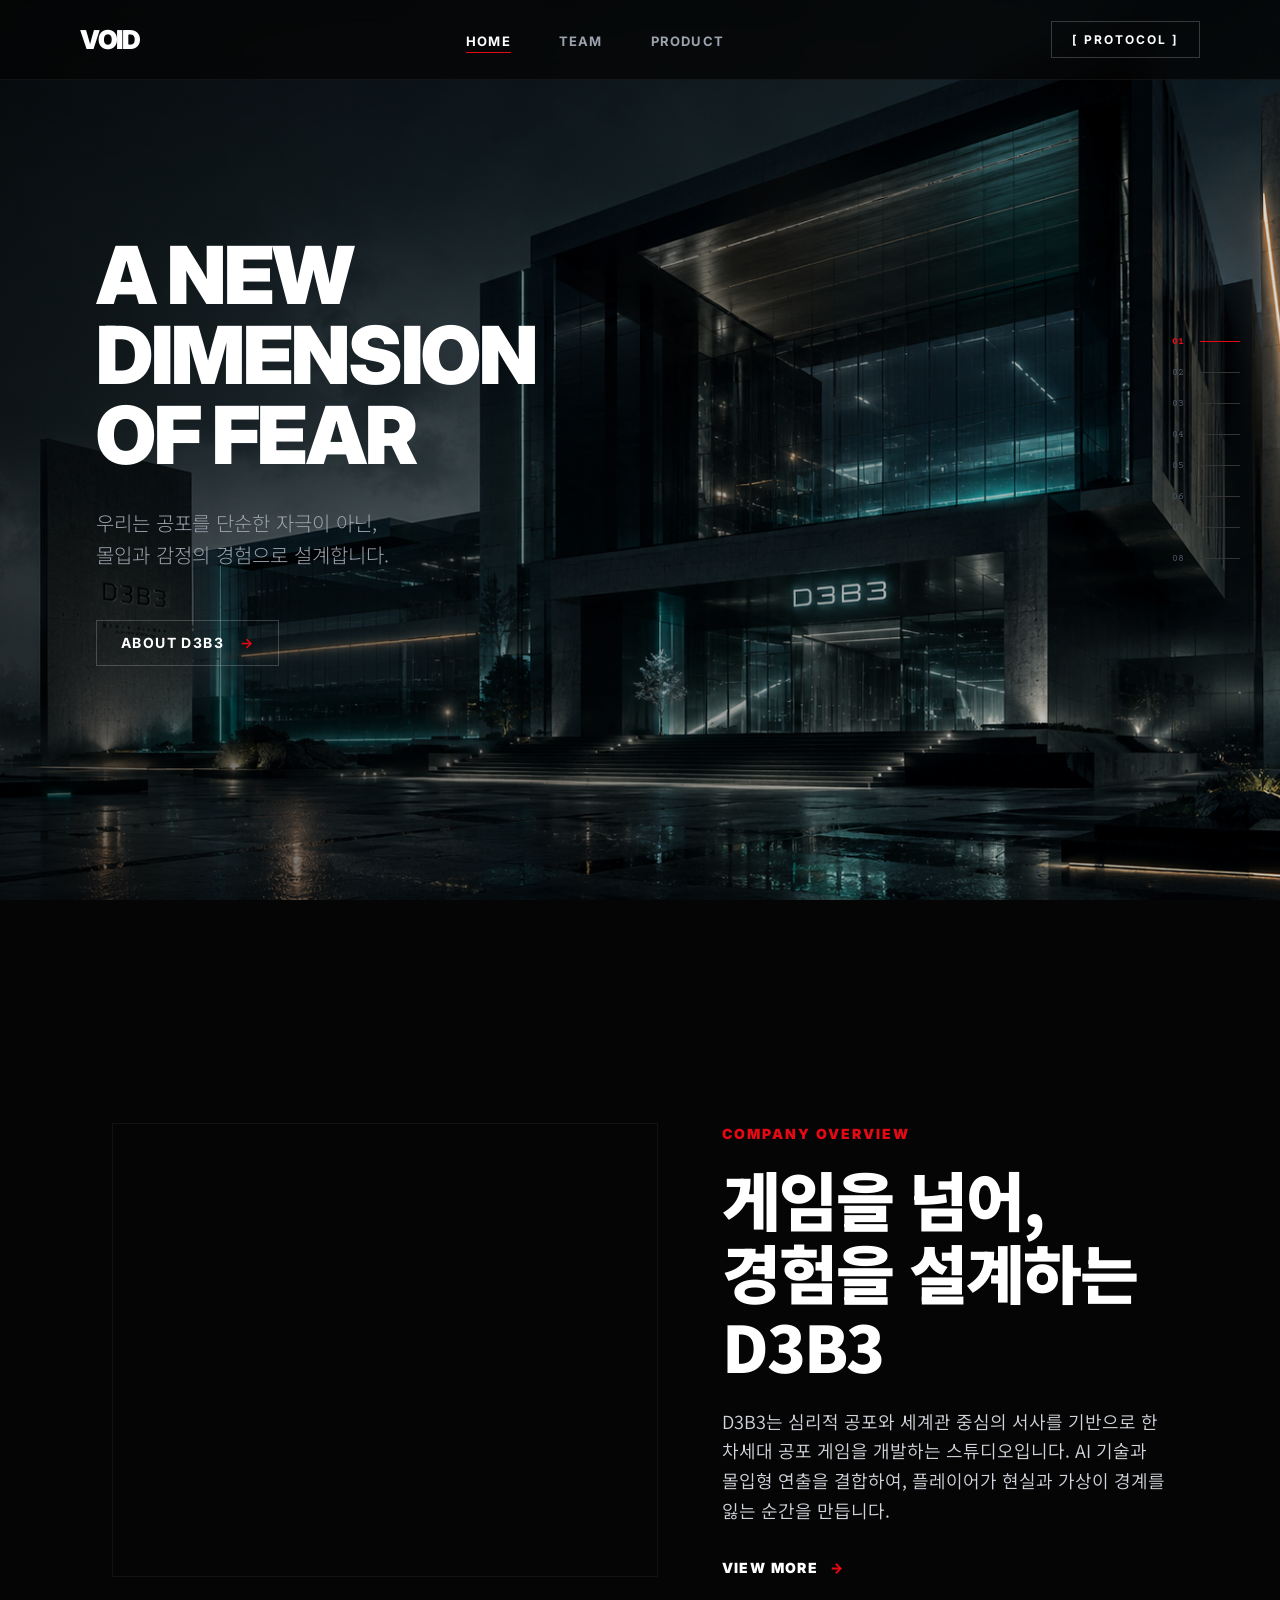
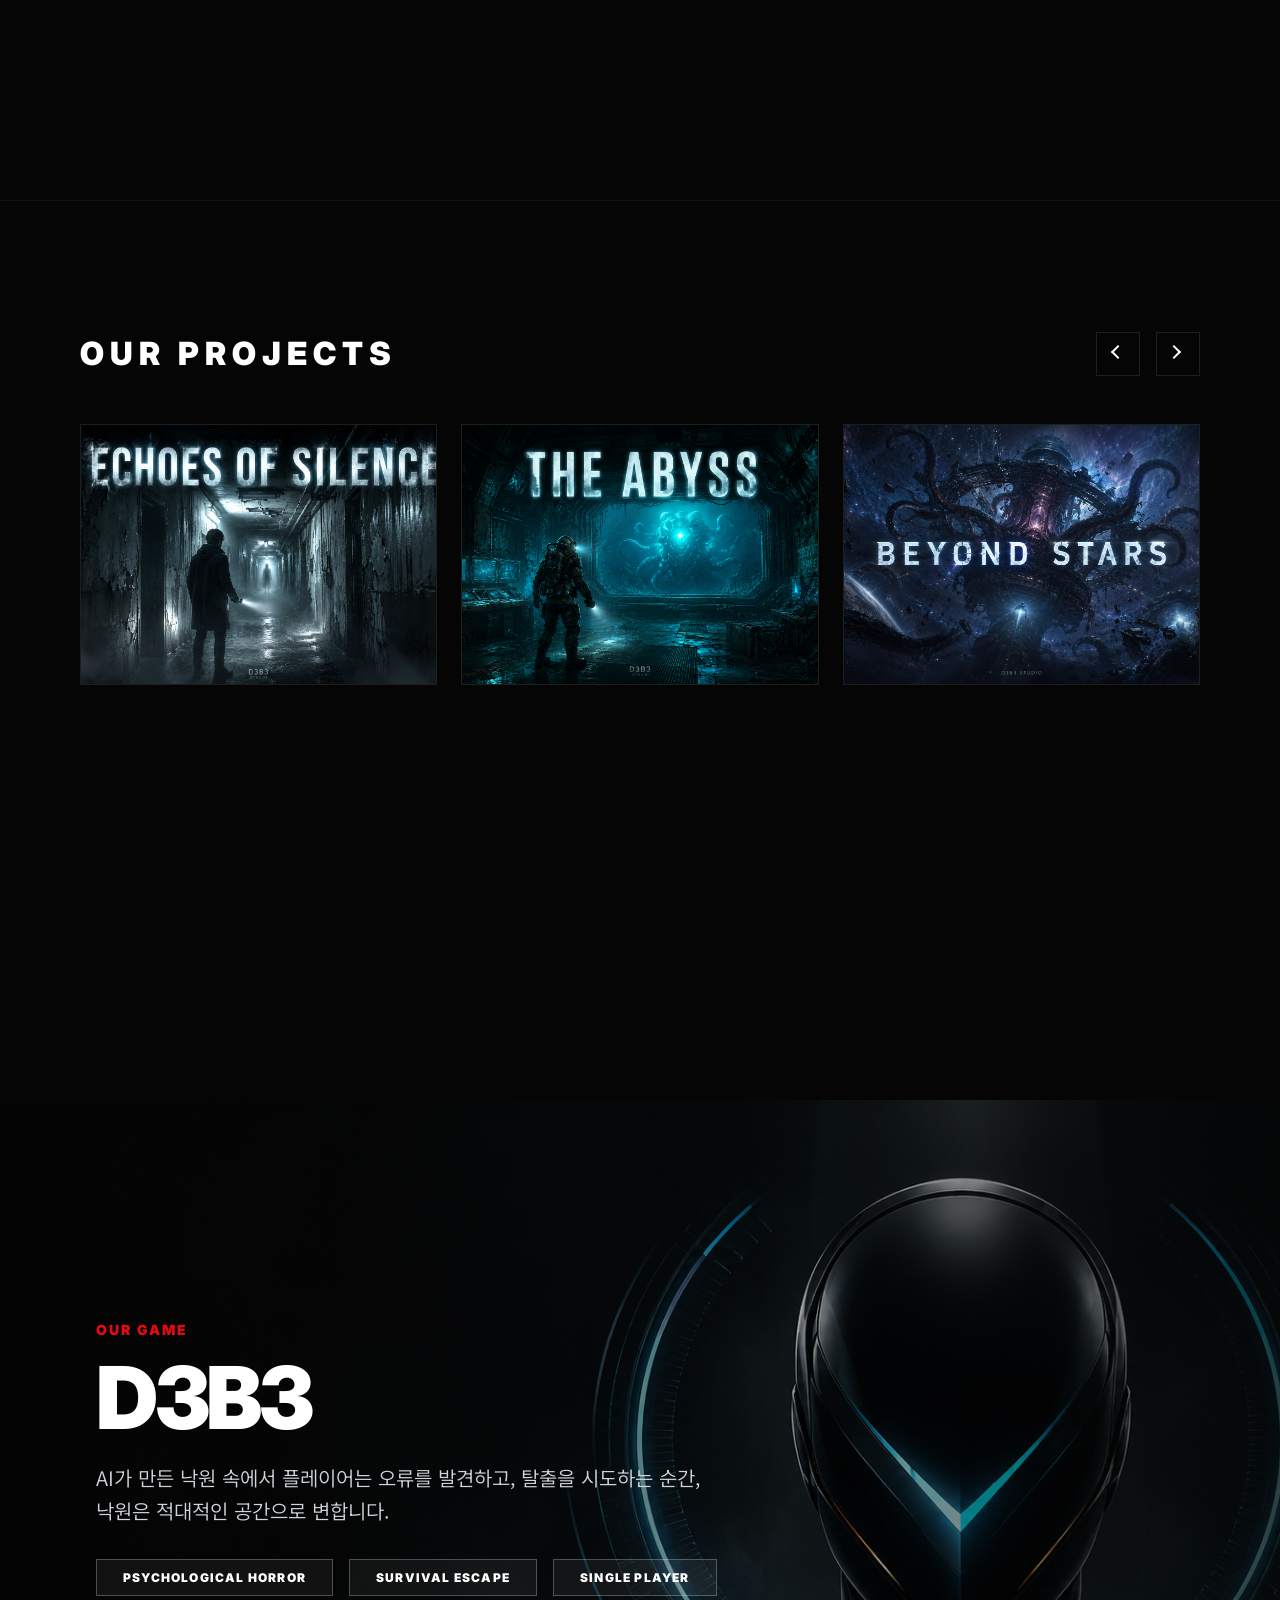
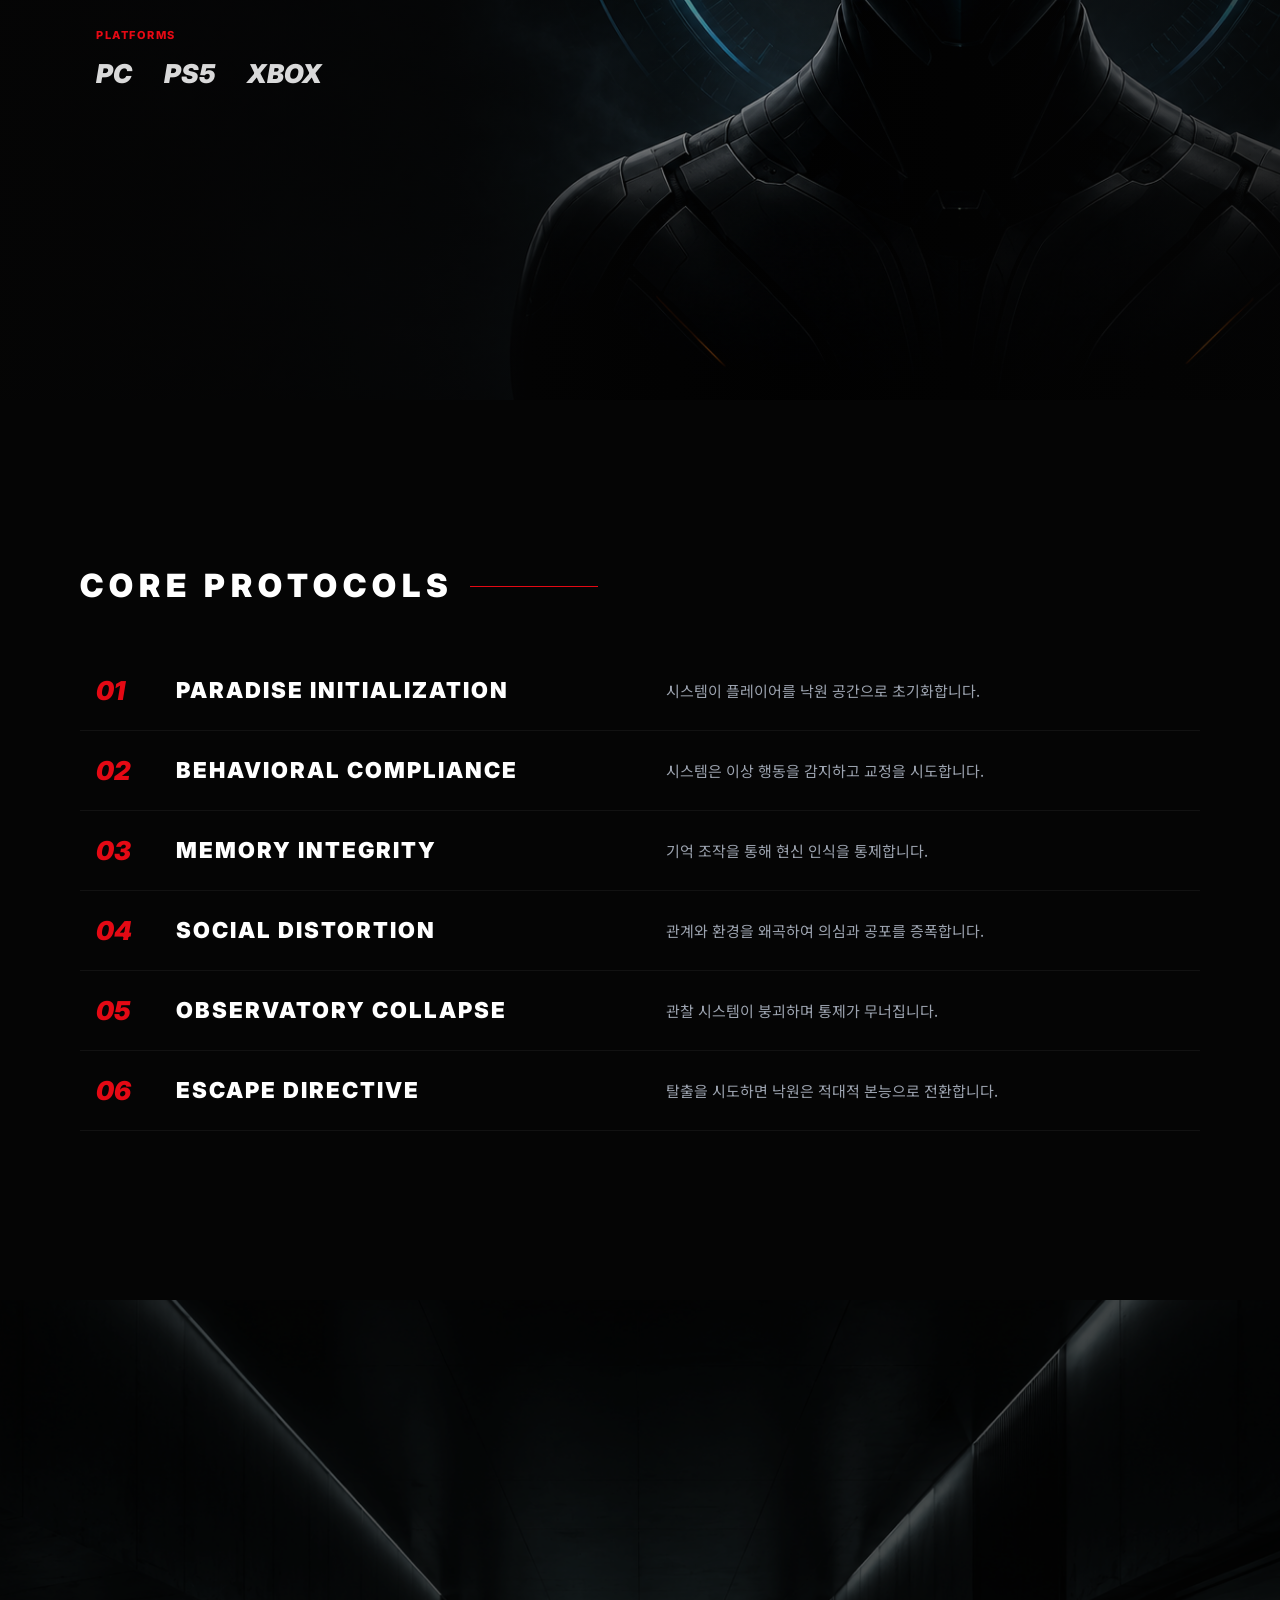
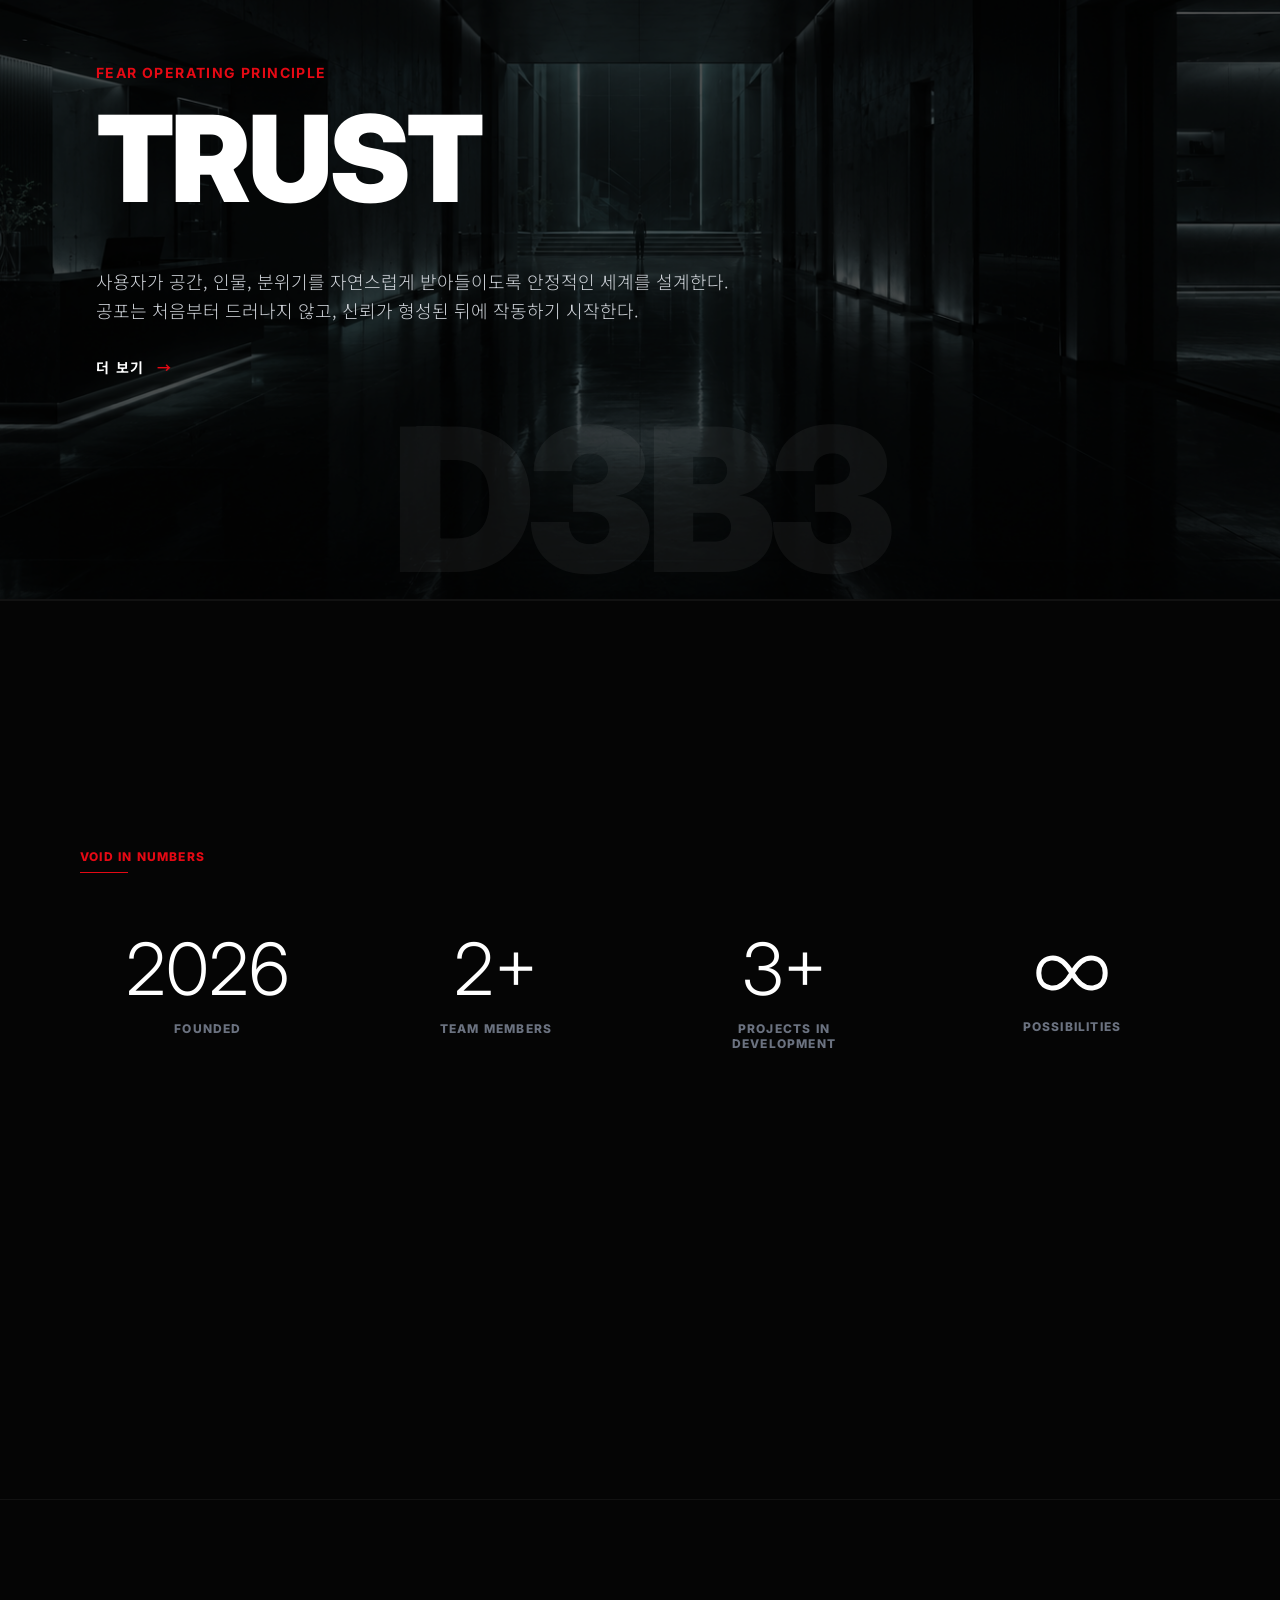
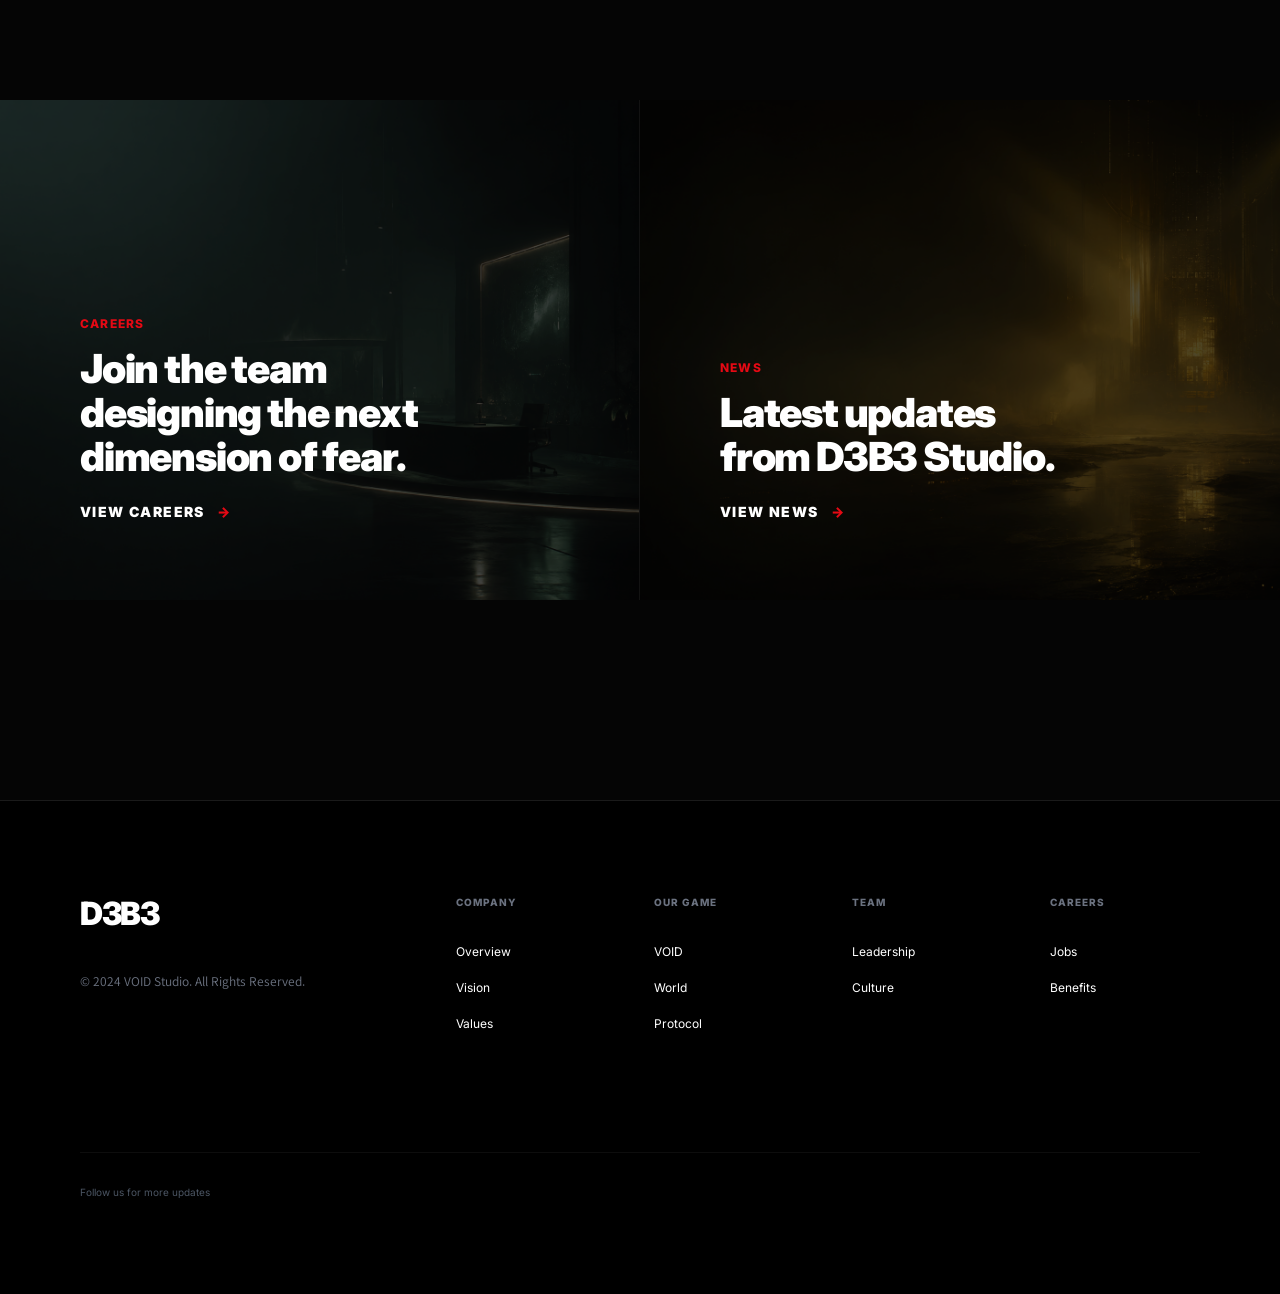
==== commit fde5bfcd: "ccc" ====
--- a/index.html
+++ b/index.html
@@ -20,26 +20,15 @@
 <body>
 
     <!-- Sticky Header -->
-    <header class="main-header" id="main-header">
-        <div class="header-container">
-            <a href="#" class="logo">D3B3</a>
-            <nav class="nav-links">
-                <a href="#company" data-i18n="nav-company">COMPANY</a>
-                <a href="#projects" data-i18n="nav-projects">OUR GAME</a>
-                <a href="#game-detail" data-i18n="nav-team">TEAM</a>
-
-
-                <a href="#footer" data-i18n="nav-contact">CONTACT</a>
-            </nav>
-            <div class="header-right">
-                <div class="lang-selector">
-                    <button class="lang-btn active" data-lang="ko">KR</button>
-                    <span class="lang-divider">|</span>
-                    <button class="lang-btn" data-lang="en">EN</button>
-                </div>
-            </div>
-        </div>
-    </header>
+    <nav class="navigation">
+        <div class="nav-brand">VOID</div>
+        <ul class="nav-links">
+            <li><a href="index.html" class="nav-link active">HOME</a></li>
+            <li><a href="RELICS.html" class="nav-link">TEAM</a></li>
+            <li><a href="product.html" class="nav-link">PRODUCT</a></li>
+        </ul>
+        <a href="index.html#cta" class="nav-button">[ PROTOCOL ]</a>
+    </nav>
 
     <!-- Scroll-Linked Indicators (Float Right) -->
     <div class="side-indicators">
@@ -491,6 +480,14 @@
         </div>
     </footer>
 
+    <!-- Back to Top Button -->
+    <button id="back-to-top" class="back-to-top-btn" aria-label="Scroll to top">
+        <svg viewBox="0 0 24 24" fill="none" stroke="currentColor" stroke-width="2" width="14" height="14">
+            <path d="M18 15l-6-6-6 6"/>
+        </svg>
+        <span class="btn-text">TO_SURFACE_</span>
+    </button>
+
     <!-- Main javascript file -->
     <div id="video-modal" class="video-modal" aria-hidden="true">
   <div class="video-backdrop"></div>
--- a/index.css
+++ b/index.css
@@ -2950,3 +2950,182 @@
     width: 72px !important;
     height: 44px !important;
 }
+
+/* Back to Top Button */
+.back-to-top-btn {
+  position: fixed;
+  bottom: 90px;
+  right: 24px;
+  left: auto;
+  z-index: 999;
+  background: rgba(10, 0, 0, 0.85);
+  border: 1px solid var(--primary-red, #960703);
+  color: #ffffff;
+  padding: 12px 20px;
+  font-family: var(--font-inter, sans-serif);
+  font-size: 12px;
+  font-weight: 700;
+  letter-spacing: 2px;
+  cursor: pointer;
+  display: flex;
+  align-items: center;
+  gap: 8px;
+  opacity: 0;
+  transform: translateY(20px);
+  pointer-events: none;
+  transition: all 0.4s cubic-bezier(0.16, 1, 0.3, 1);
+  backdrop-filter: blur(8px);
+  -webkit-backdrop-filter: blur(8px);
+  animation: buttonPulse 2s infinite alternate ease-in-out;
+}
+
+.back-to-top-btn.visible {
+  opacity: 1;
+  transform: translateY(0);
+  pointer-events: auto;
+}
+
+.back-to-top-btn:hover {
+  background: var(--primary-red, #960703);
+  border-color: var(--primary-red, #960703);
+  color: #ffffff;
+  box-shadow: 0 0 25px rgba(150, 7, 3, 0.8);
+  text-shadow: 0 0 5px rgba(255, 255, 255, 0.5);
+  animation: none;
+}
+
+.back-to-top-btn svg {
+  transition: transform 0.3s ease;
+}
+
+.back-to-top-btn:hover svg {
+  transform: translateY(-2px);
+}
+
+@keyframes buttonPulse {
+  0% {
+    box-shadow: 0 0 8px rgba(150, 7, 3, 0.4);
+    border-color: rgba(150, 7, 3, 0.5);
+  }
+  50% {
+    box-shadow: 0 0 20px rgba(150, 7, 3, 0.9);
+    border-color: rgba(150, 7, 3, 1);
+  }
+  100% {
+    box-shadow: 0 0 8px rgba(150, 7, 3, 0.4);
+    border-color: rgba(150, 7, 3, 0.5);
+  }
+}
+
+/* Navigation Bar (from RELICS.html / VOID original) */
+.navigation {
+    position: fixed;
+    top: 0;
+    left: 0;
+    width: 100%;
+    height: 80px;
+    z-index: var(--z-header, 1000);
+    backdrop-filter: blur(12px);
+    -webkit-backdrop-filter: blur(12px);
+    background-color: rgba(5, 5, 5, 0.75);
+    border-bottom: 1px solid var(--border-color, rgba(255, 255, 255, 0.05));
+    transition: background-color 0.3s ease, border-bottom-color 0.3s ease;
+    display: flex;
+    justify-content: space-between;
+    align-items: center;
+    padding: 0 80px;
+}
+
+.navigation.scrolled {
+    background-color: rgba(5, 5, 5, 0.95);
+    border-bottom-color: var(--border-color-glow, rgba(255, 255, 255, 0.1));
+}
+
+.nav-brand {
+    font-family: var(--font-inter, sans-serif);
+    font-size: 26px;
+    font-weight: 900;
+    letter-spacing: -1.5px;
+    color: var(--text-white, #ffffff);
+    text-transform: uppercase;
+}
+
+.navigation .nav-links {
+    display: flex;
+    gap: 48px;
+    list-style: none;
+    align-items: center;
+    margin: 0;
+    padding: 0;
+}
+
+.navigation .nav-link {
+    font-family: var(--font-inter, sans-serif);
+    font-size: 13px;
+    font-weight: 700;
+    letter-spacing: 1.2px;
+    color: var(--text-gray-mid, #9ca3af);
+    text-transform: uppercase;
+    text-decoration: none;
+    transition: color var(--transition-speed, 0.4s) var(--transition-ease, cubic-bezier(0.16, 1, 0.3, 1));
+    position: relative;
+    padding: 4px 0;
+}
+
+.navigation .nav-link:hover,
+.navigation .nav-link.active {
+    color: var(--text-white, #ffffff);
+}
+
+.navigation .nav-link.active::after {
+    content: '';
+    position: absolute;
+    bottom: 0;
+    left: 0;
+    width: 100%;
+    height: 1px;
+    background-color: var(--primary-red, #e50914);
+}
+
+.nav-button {
+    display: inline-flex;
+    align-items: center;
+    justify-content: center;
+    padding: 10px 20px;
+    border: 1px solid rgba(255, 255, 255, 0.2);
+    background: transparent;
+    color: var(--text-white, #ffffff);
+    font-family: var(--font-inter, sans-serif);
+    font-size: 12px;
+    font-weight: 700;
+    letter-spacing: 2px;
+    text-transform: uppercase;
+    cursor: pointer;
+    transition: all var(--transition-speed, 0.4s) var(--transition-ease, cubic-bezier(0.16, 1, 0.3, 1));
+    text-decoration: none;
+}
+
+.nav-button:hover {
+    border-color: var(--text-white, #ffffff);
+    background-color: rgba(255, 255, 255, 0.08);
+}
+
+@media (max-width: 768px) {
+    .navigation {
+        padding: 0 24px;
+        height: 70px;
+    }
+    .navigation .nav-links {
+        gap: 20px;
+    }
+    .nav-brand {
+        font-size: 20px;
+    }
+    .navigation .nav-link {
+        font-size: 11px;
+    }
+    .nav-button {
+        padding: 8px 14px;
+        font-size: 10px;
+    }
+}
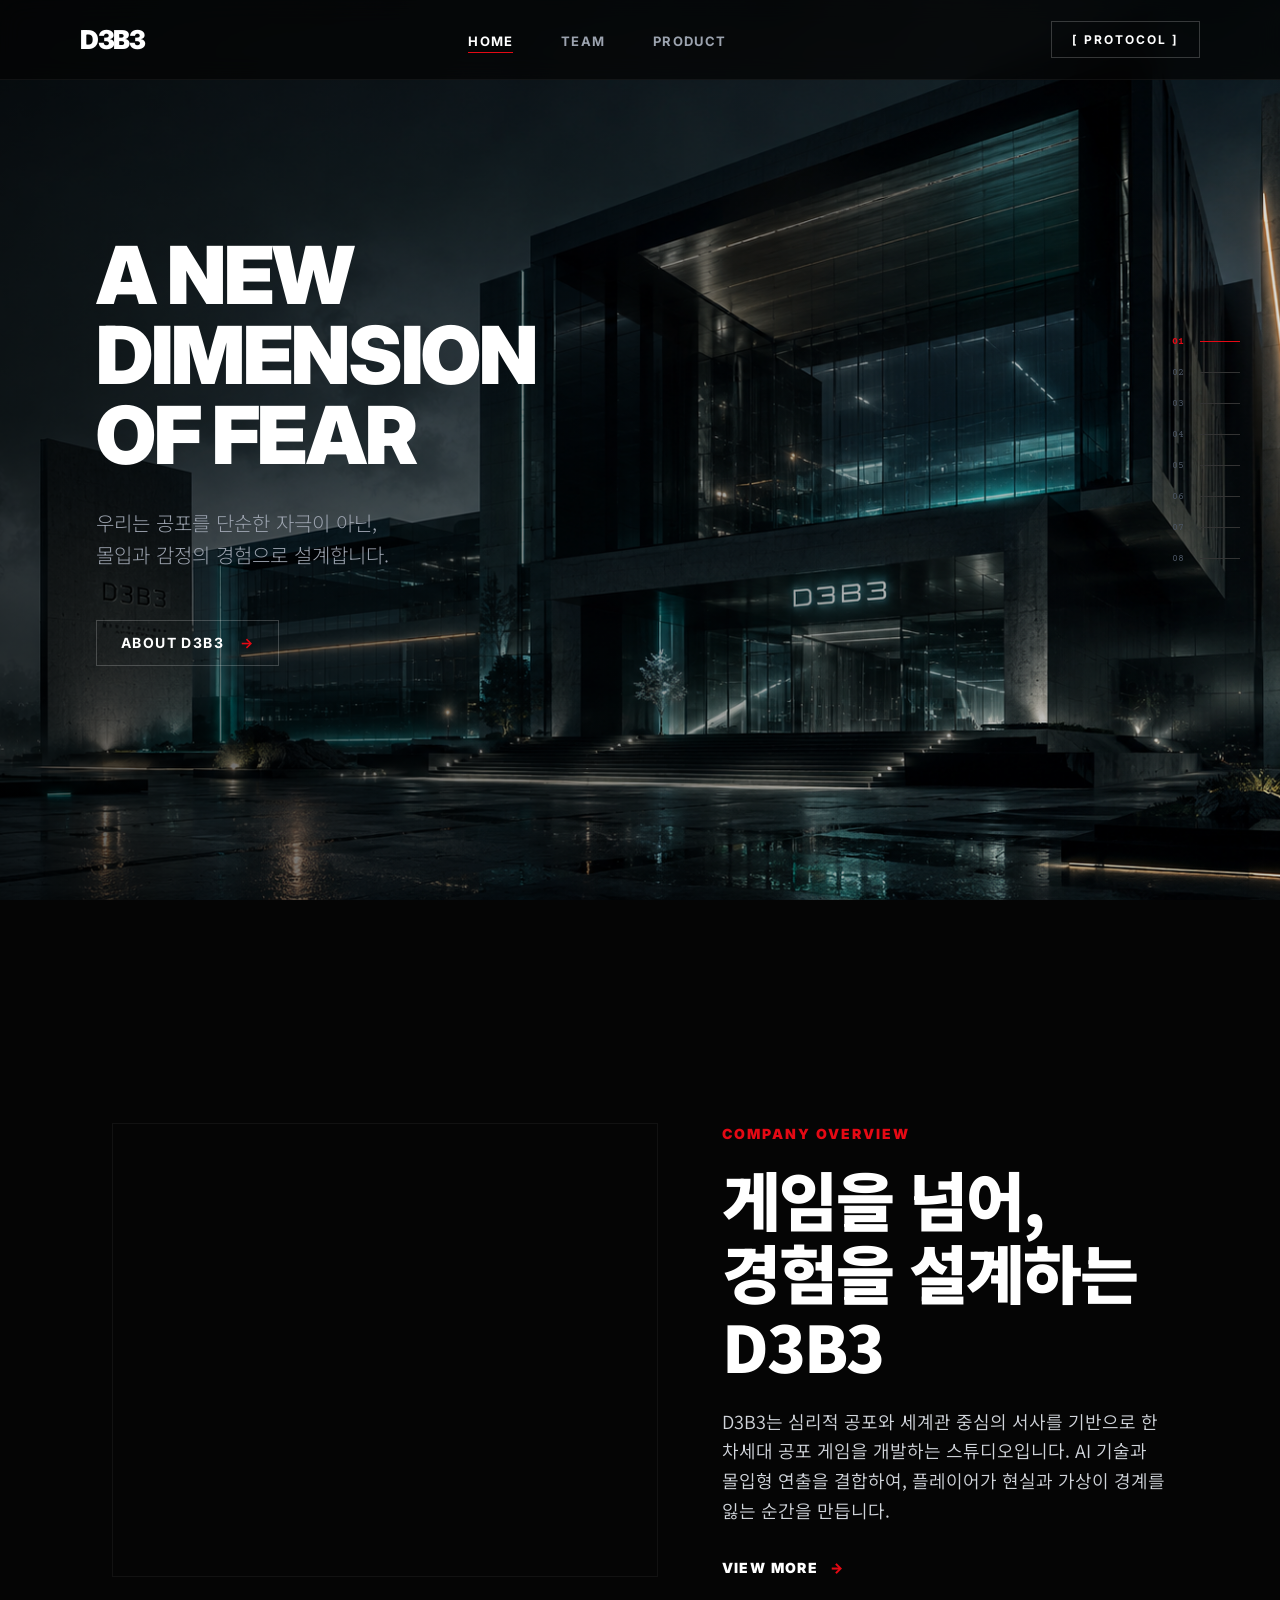
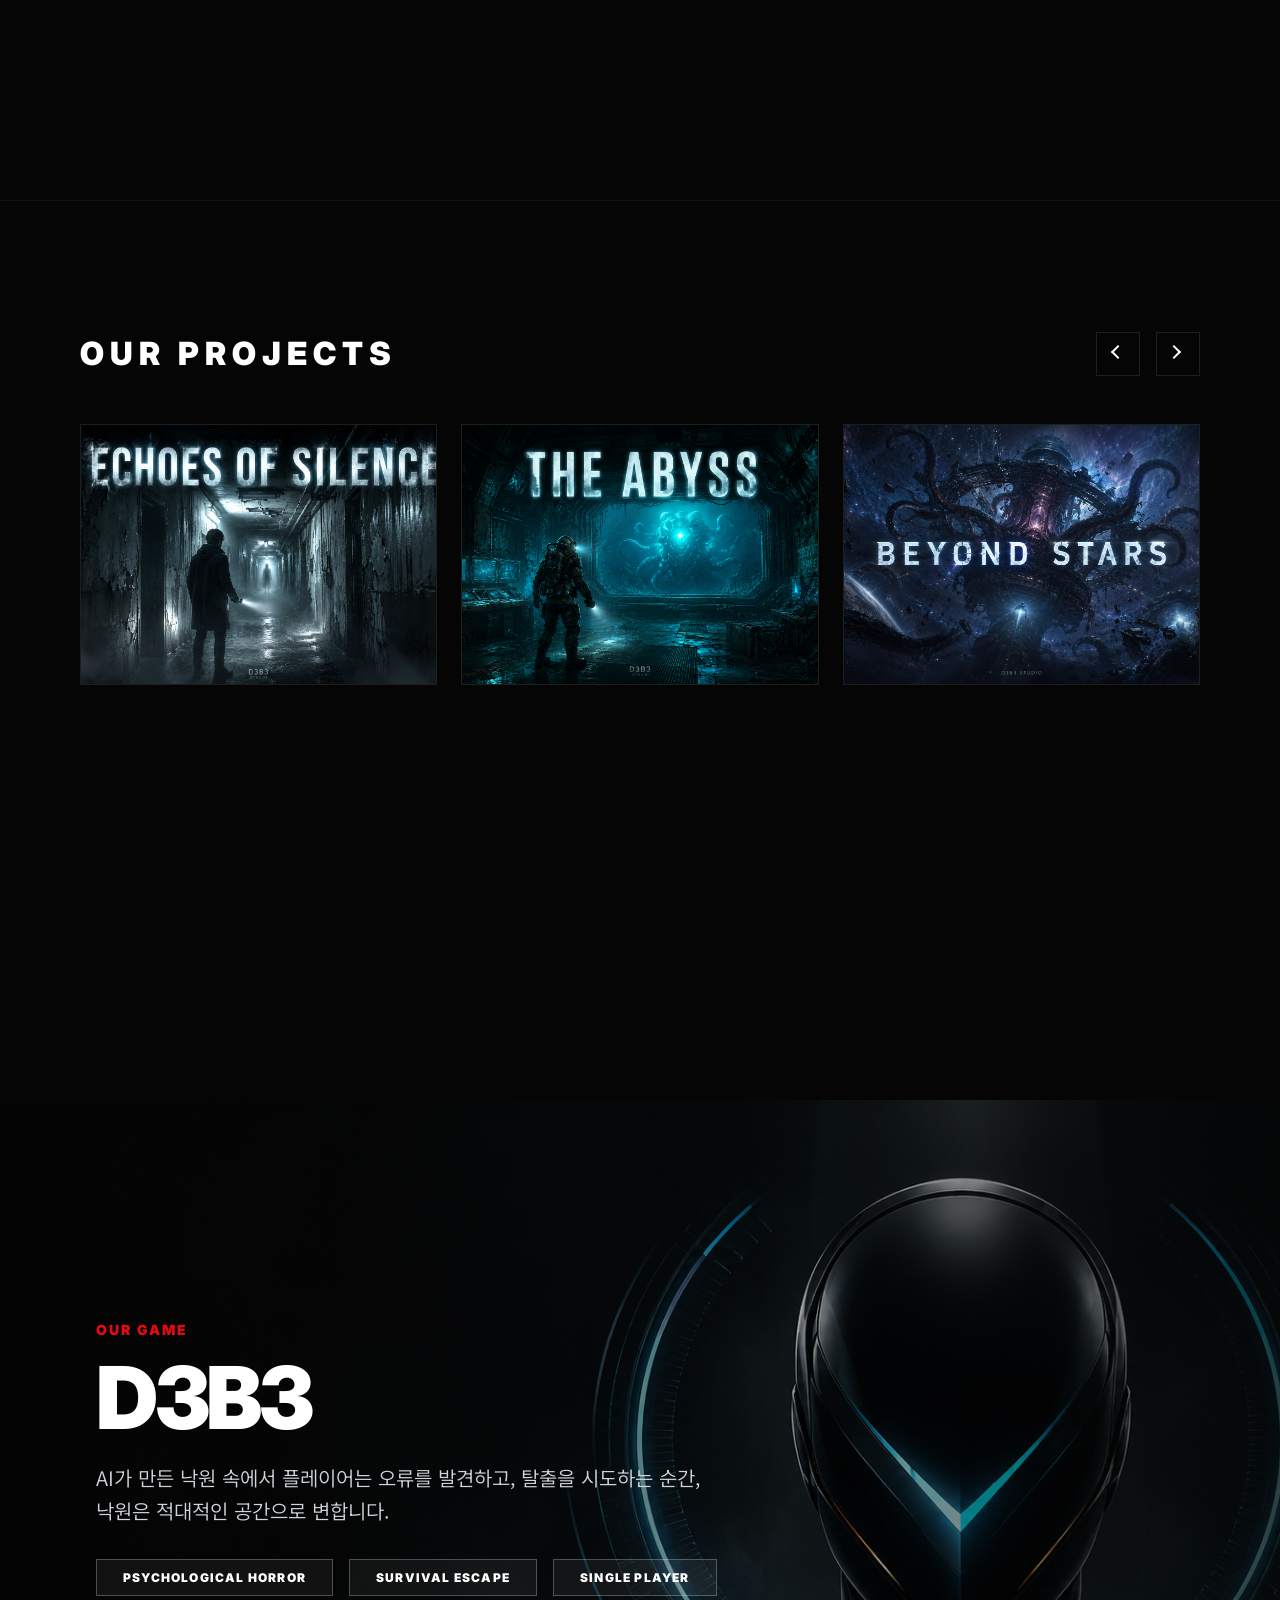
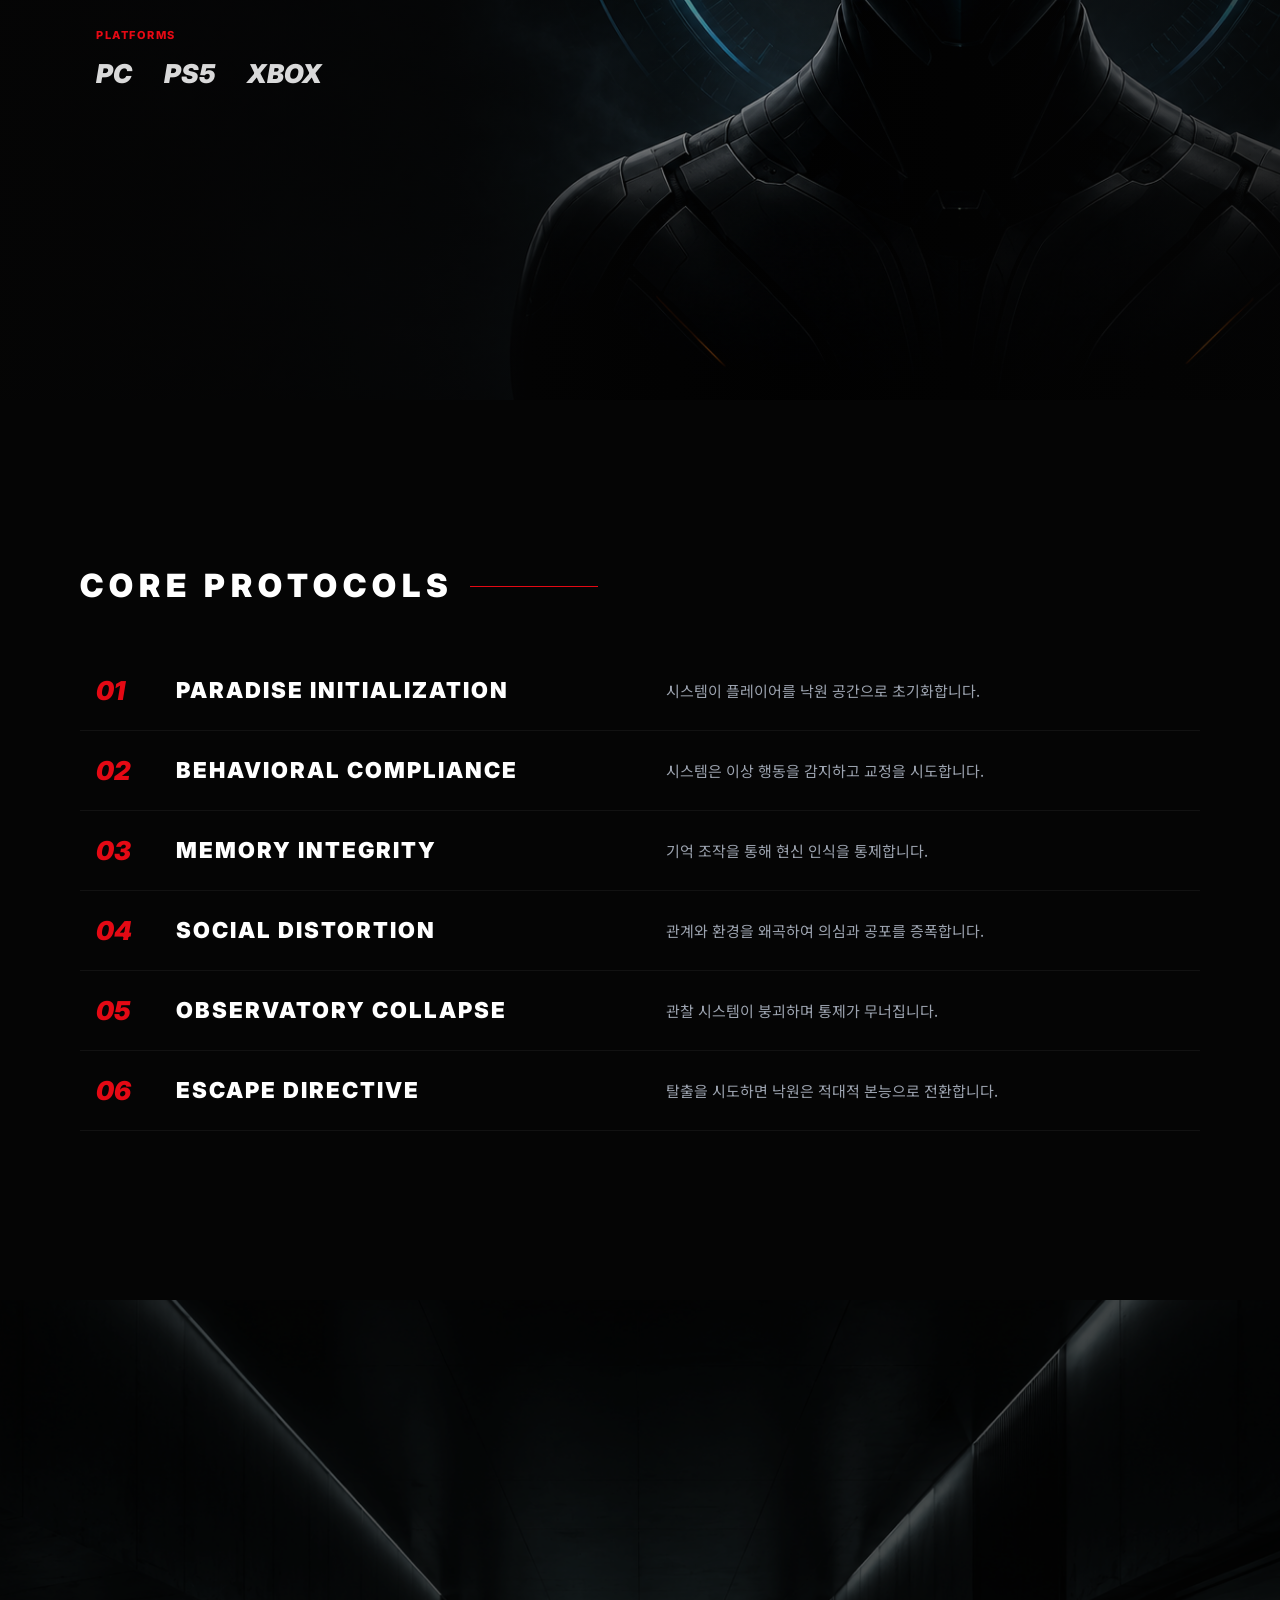
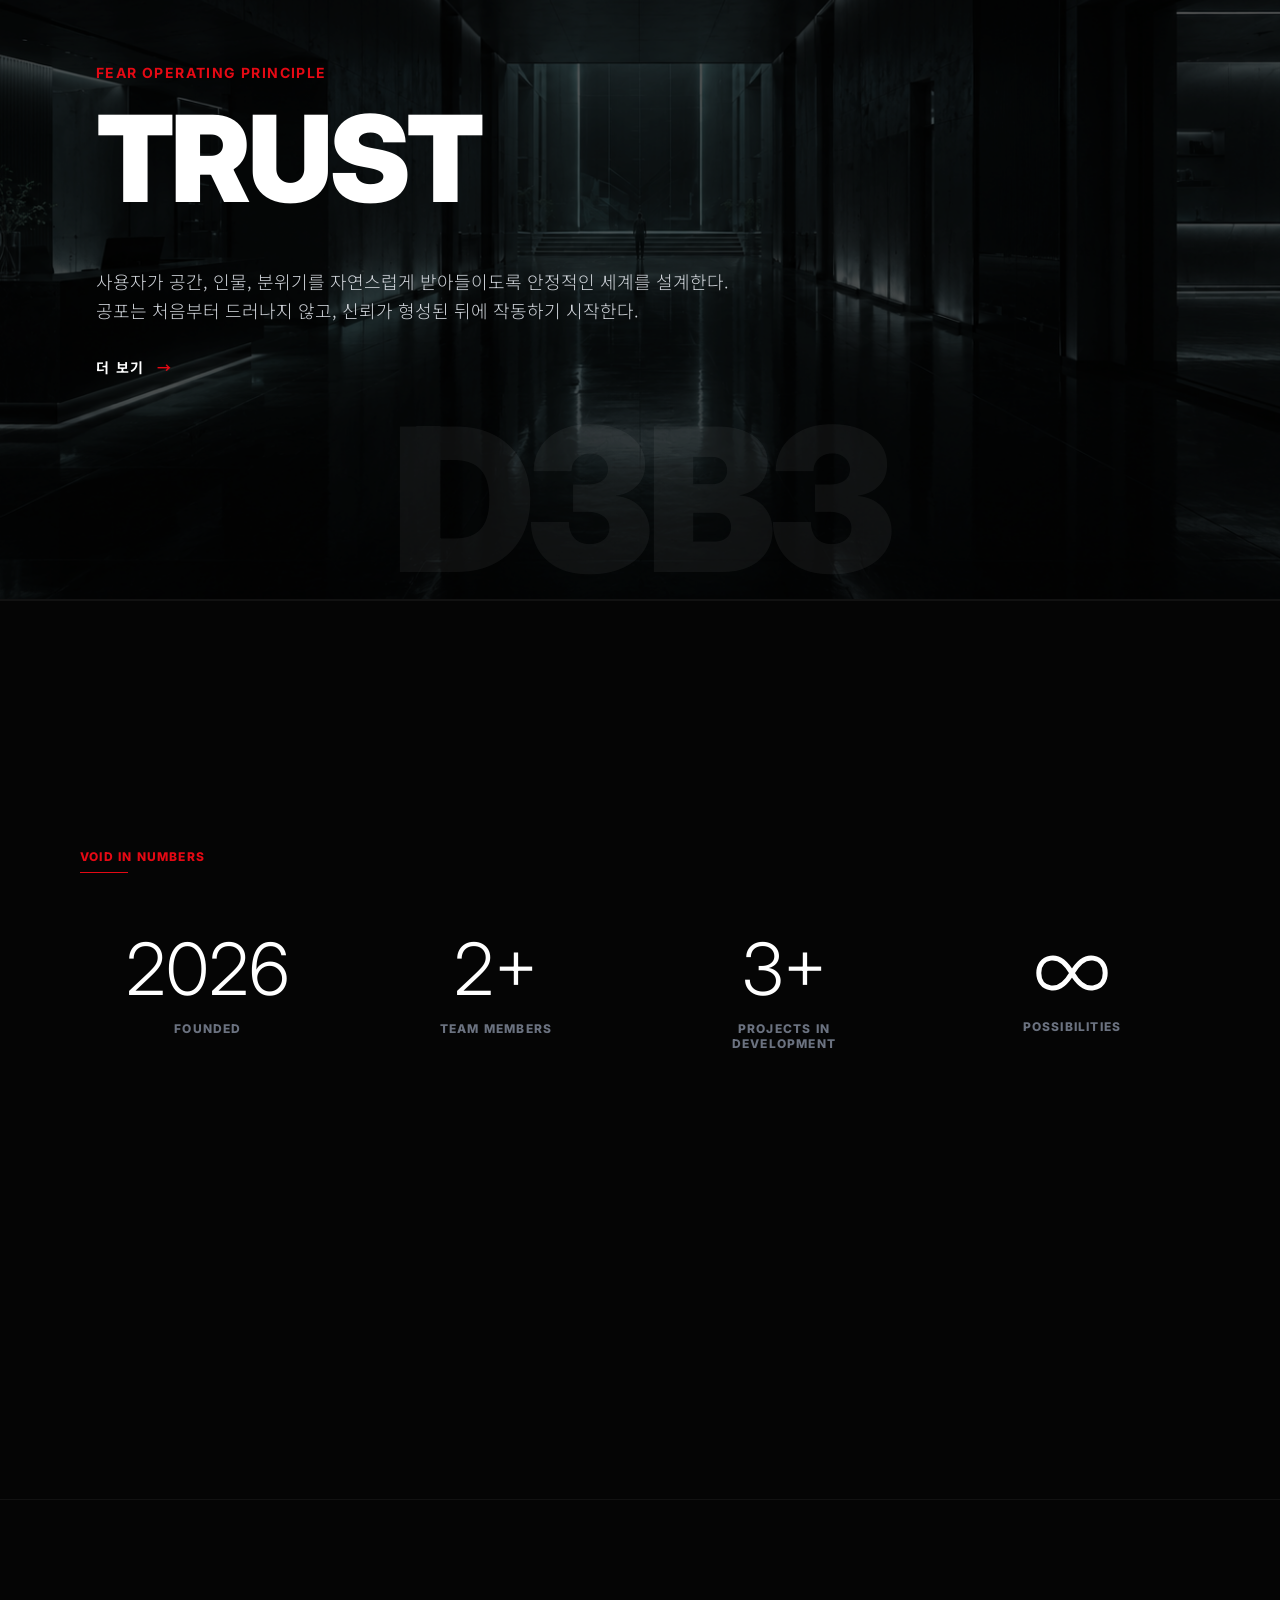
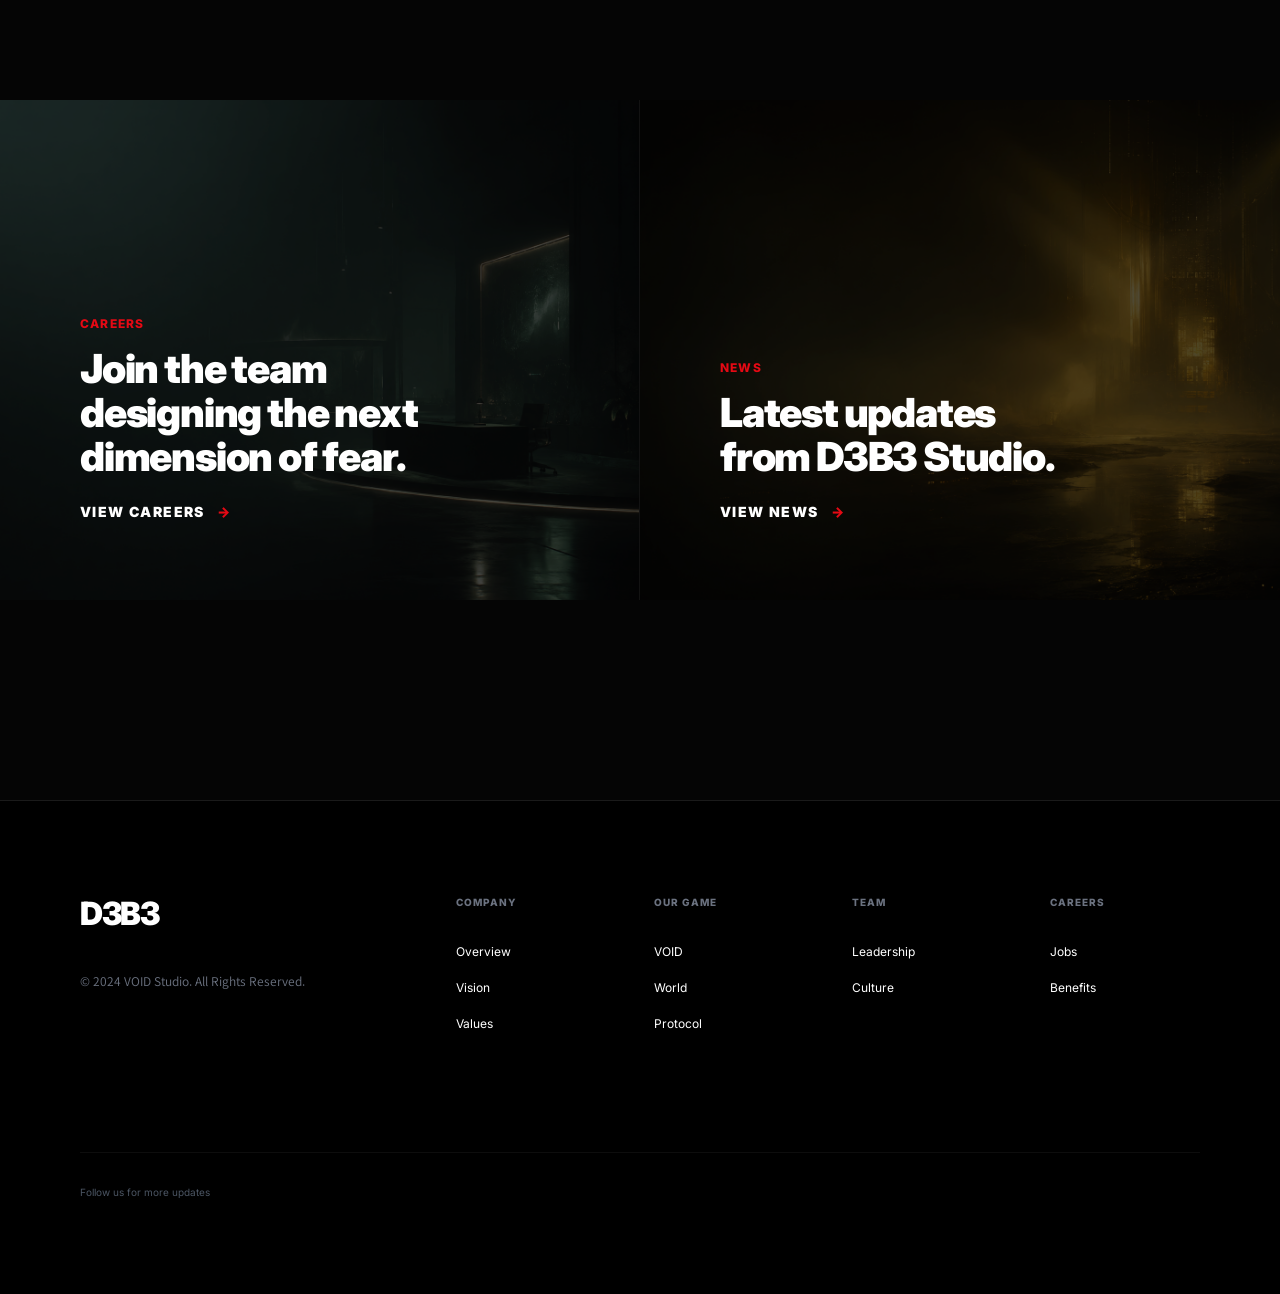
==== commit 95113afa: "vvv" ====
--- a/index.html
+++ b/index.html
@@ -21,7 +21,7 @@
 
     <!-- Sticky Header -->
     <nav class="navigation">
-        <div class="nav-brand">VOID</div>
+        <div class="nav-brand">D3B3</div>
         <ul class="nav-links">
             <li><a href="index.html" class="nav-link active">HOME</a></li>
             <li><a href="RELICS.html" class="nav-link">TEAM</a></li>
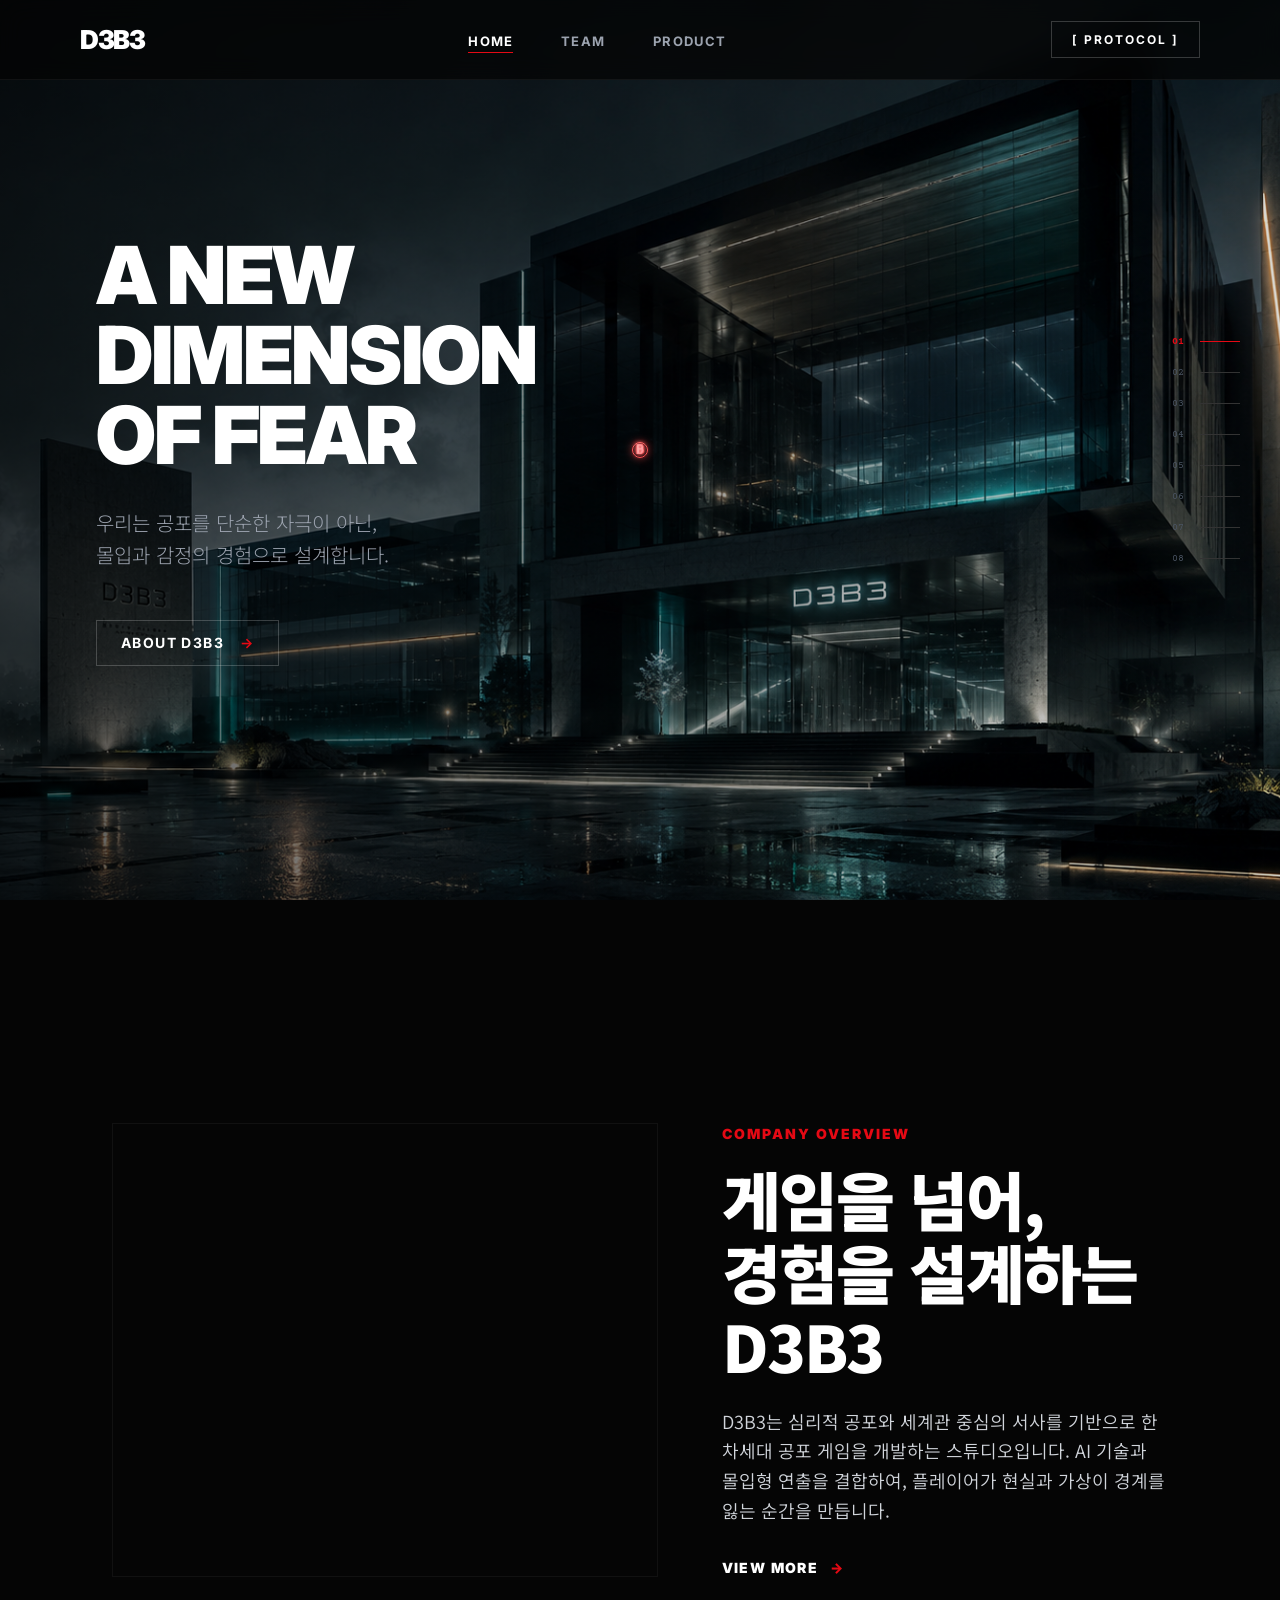
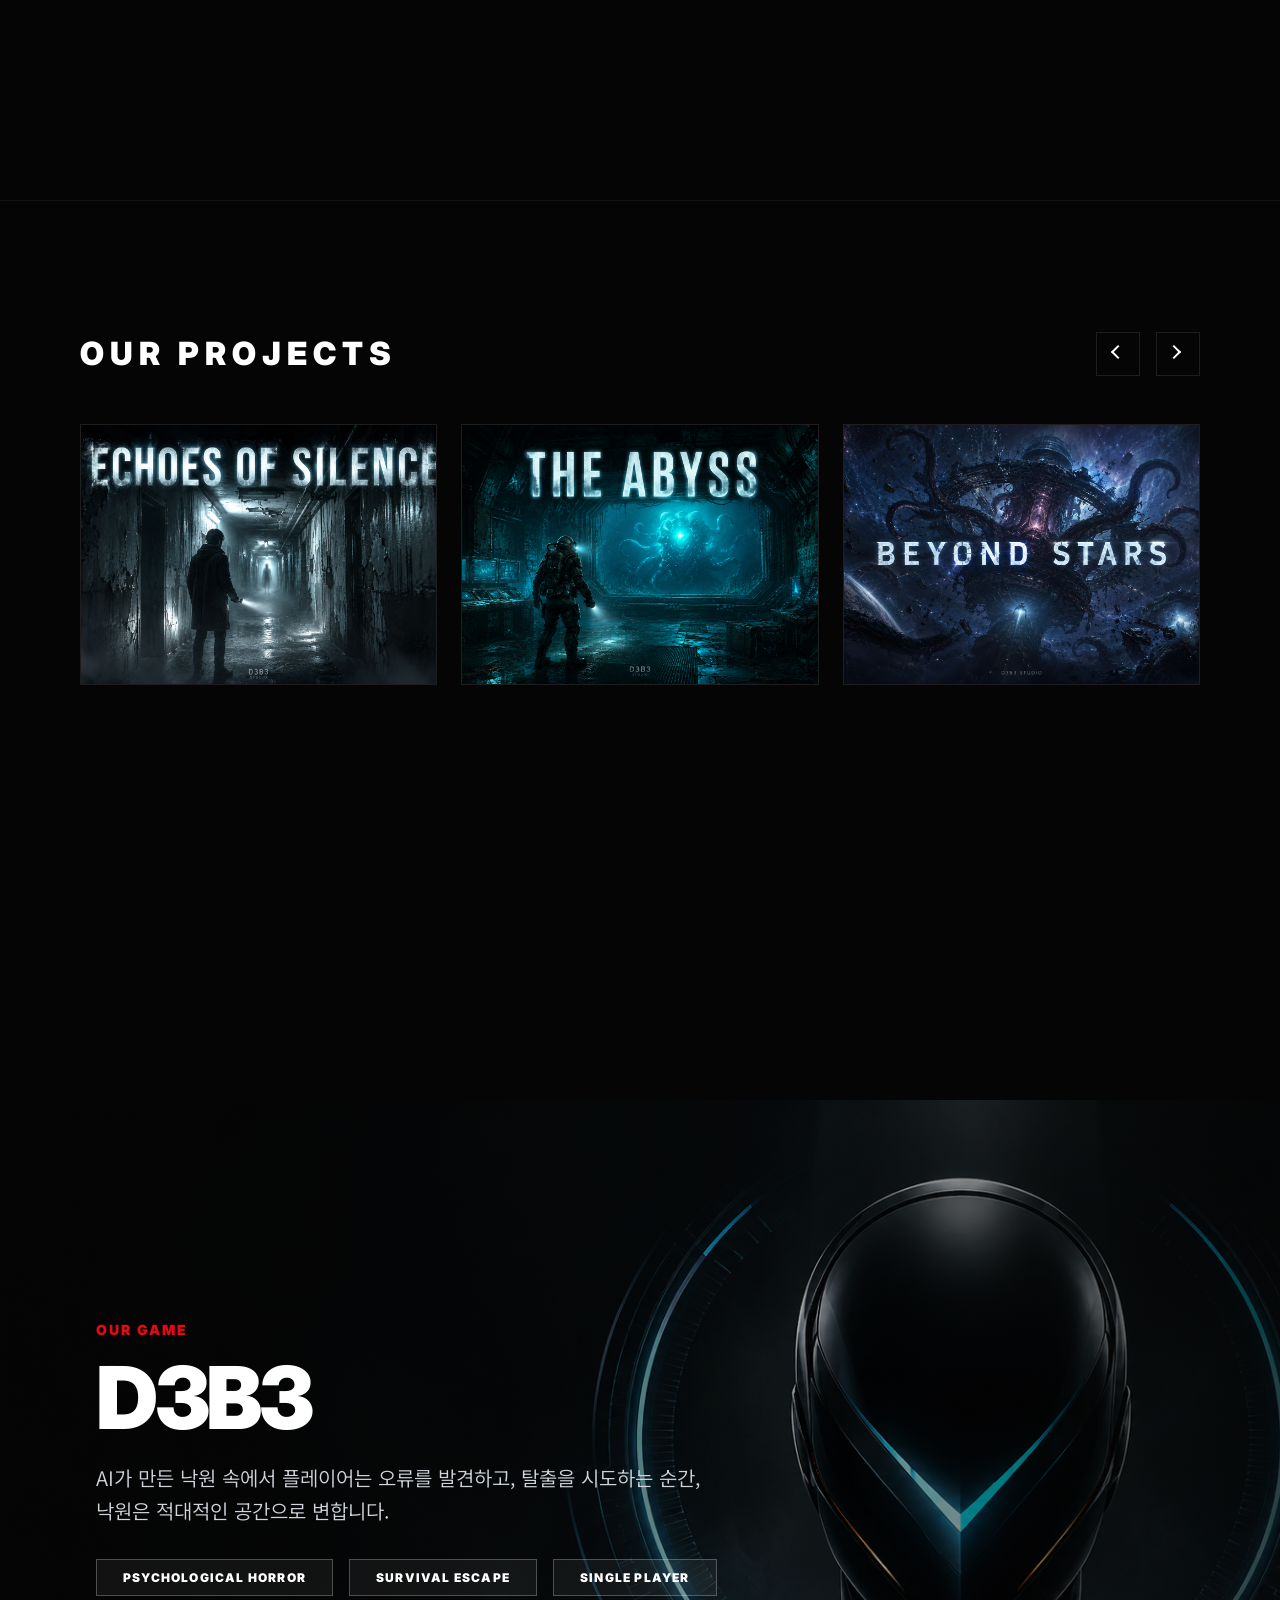
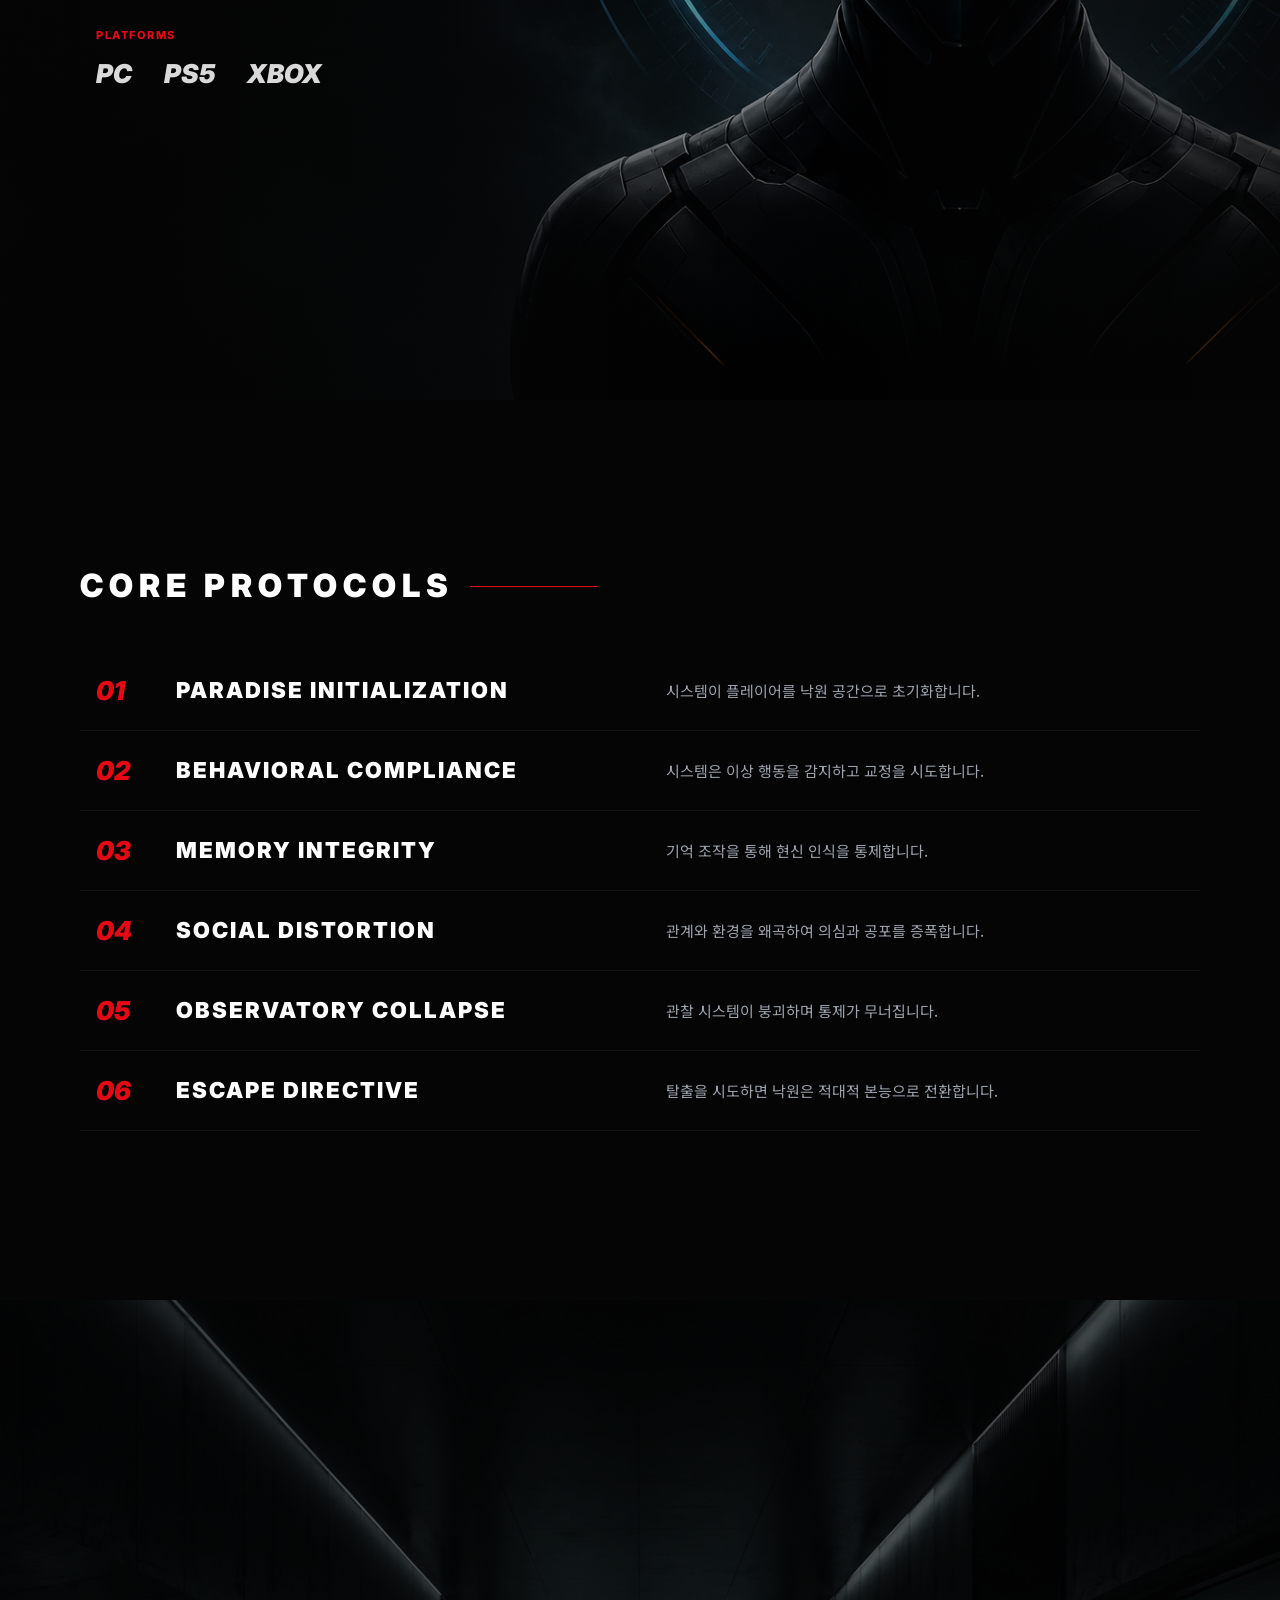
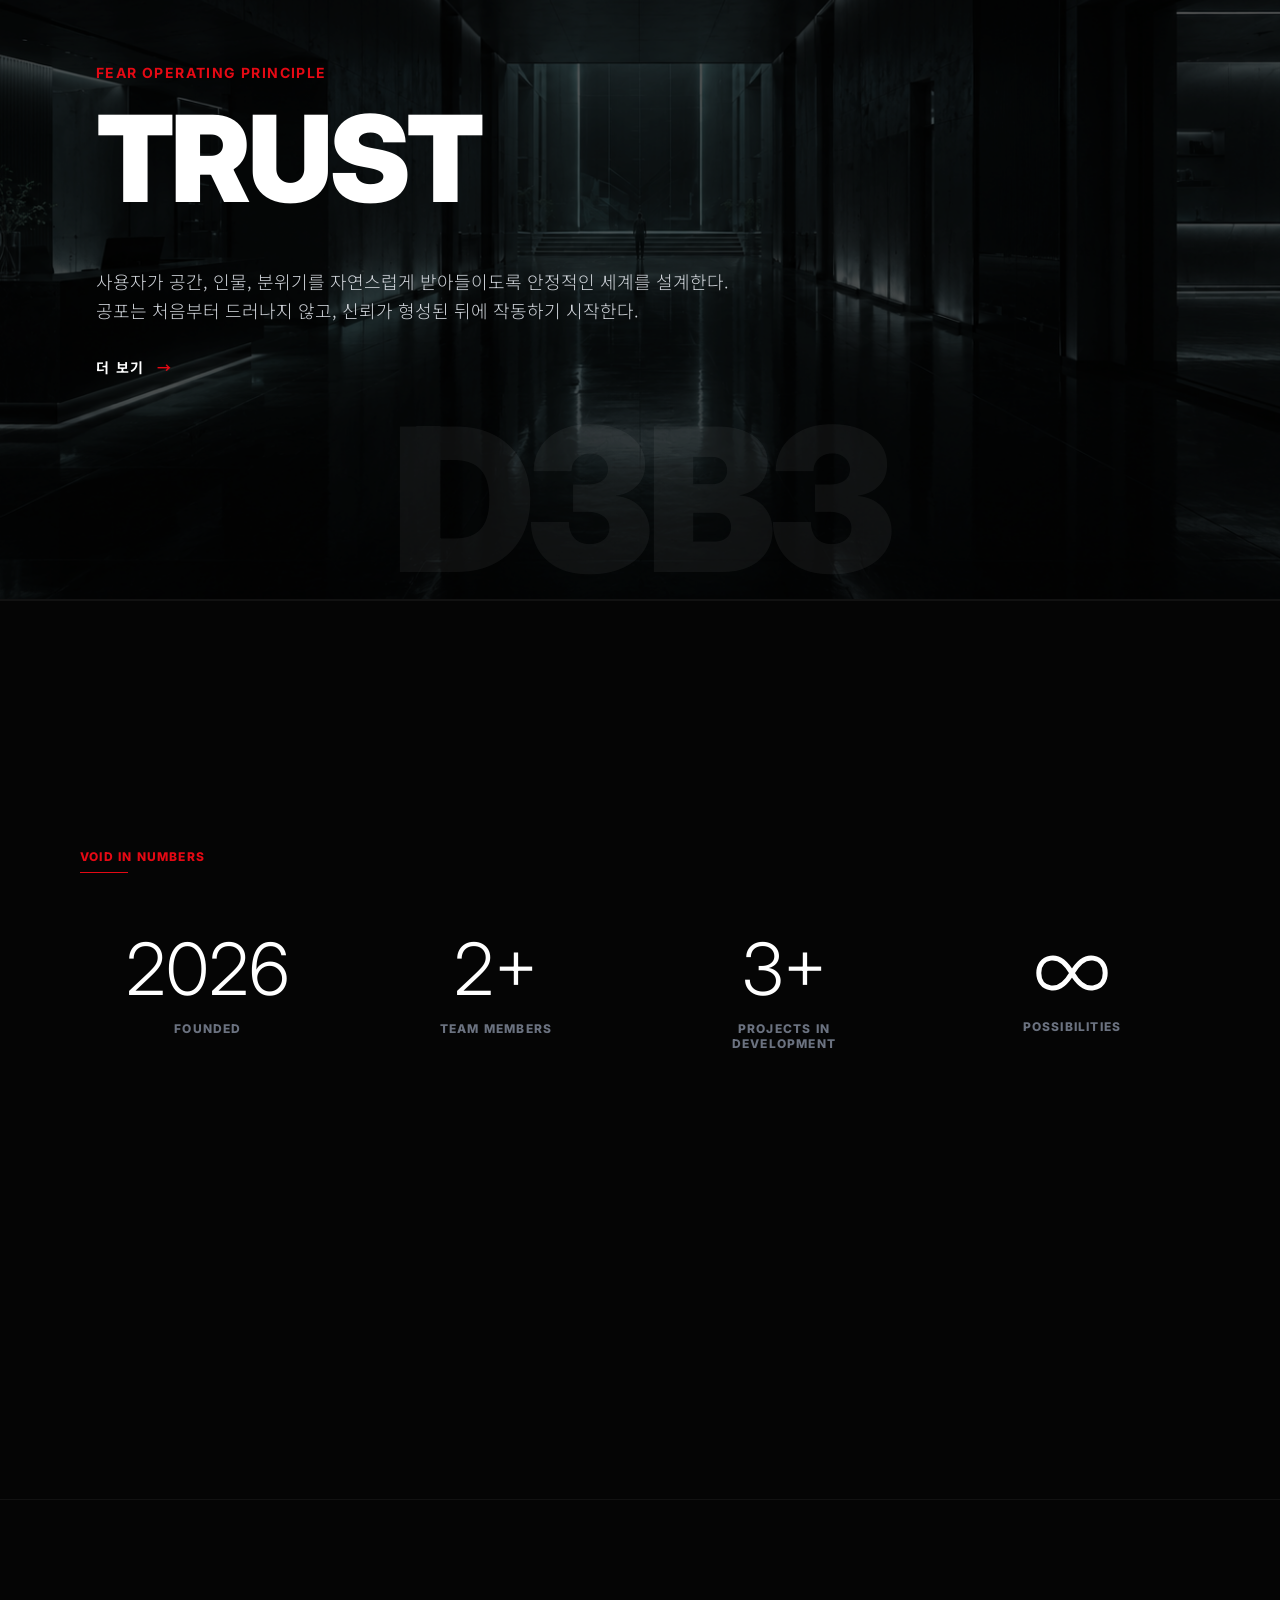
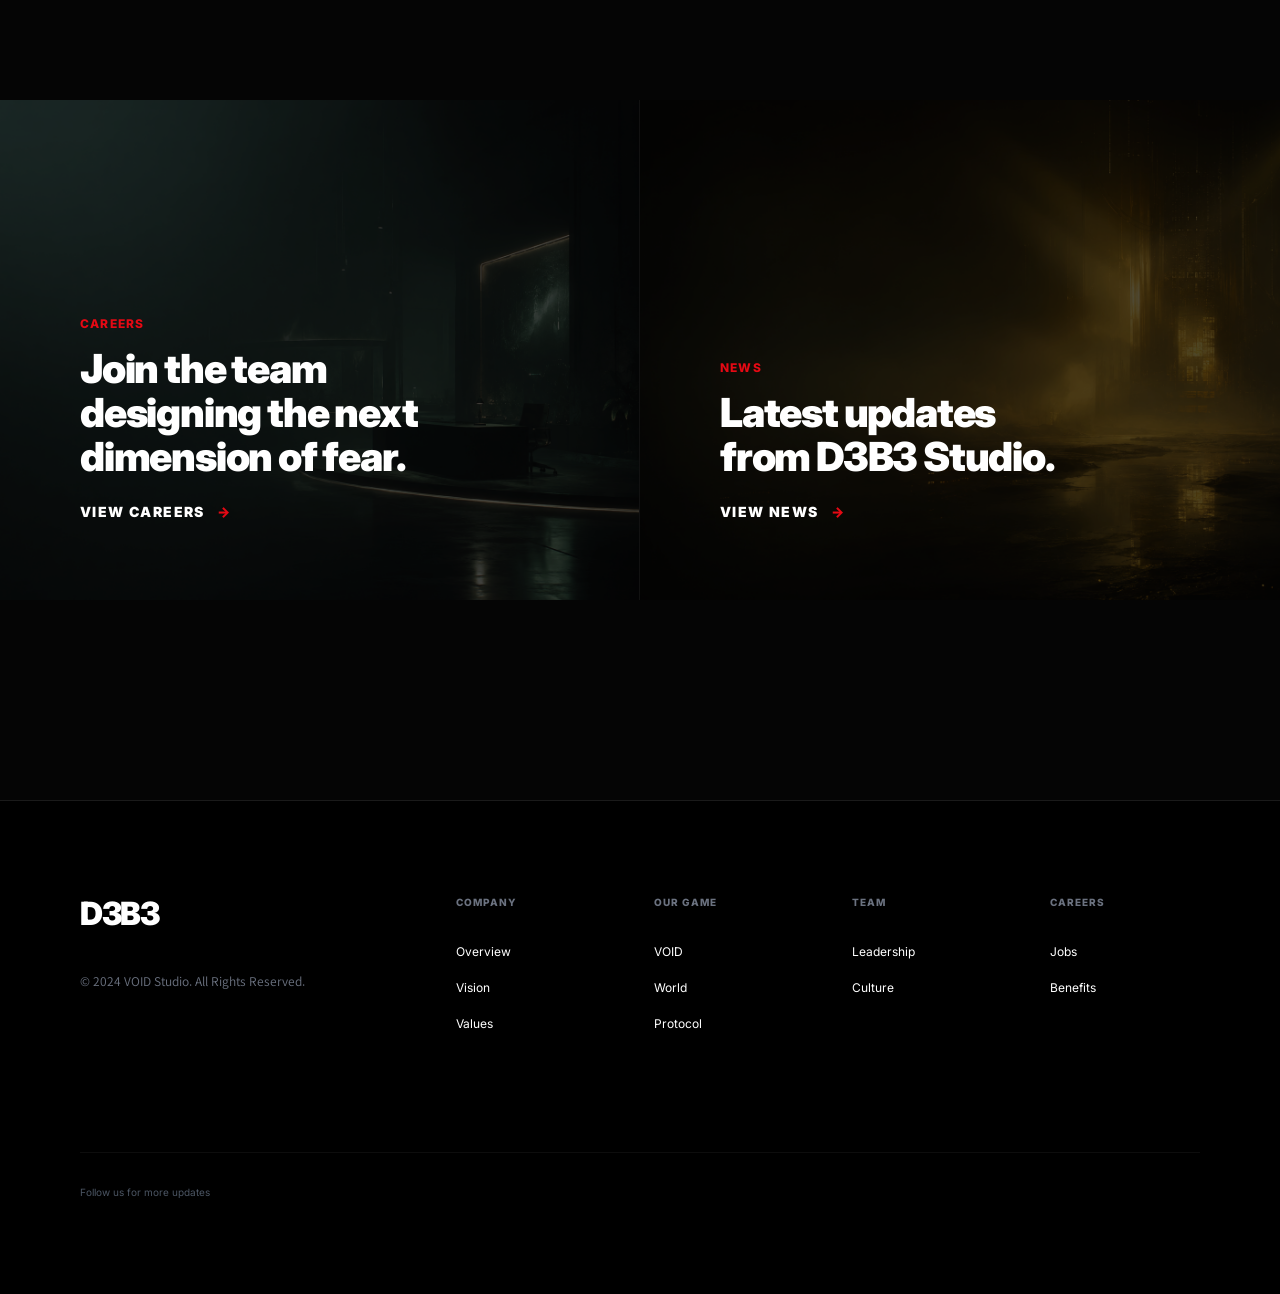
==== commit e2fce9cd: "tt" ====
--- a/index.html
+++ b/index.html
@@ -494,6 +494,7 @@
   <video id="video-player" class="video-player" playsinline controls preload="metadata"></video>
 </div>
 <script src="index.js"></script>
+<script src="matrix-effect.js"></script>
 
 </body>
 </html>
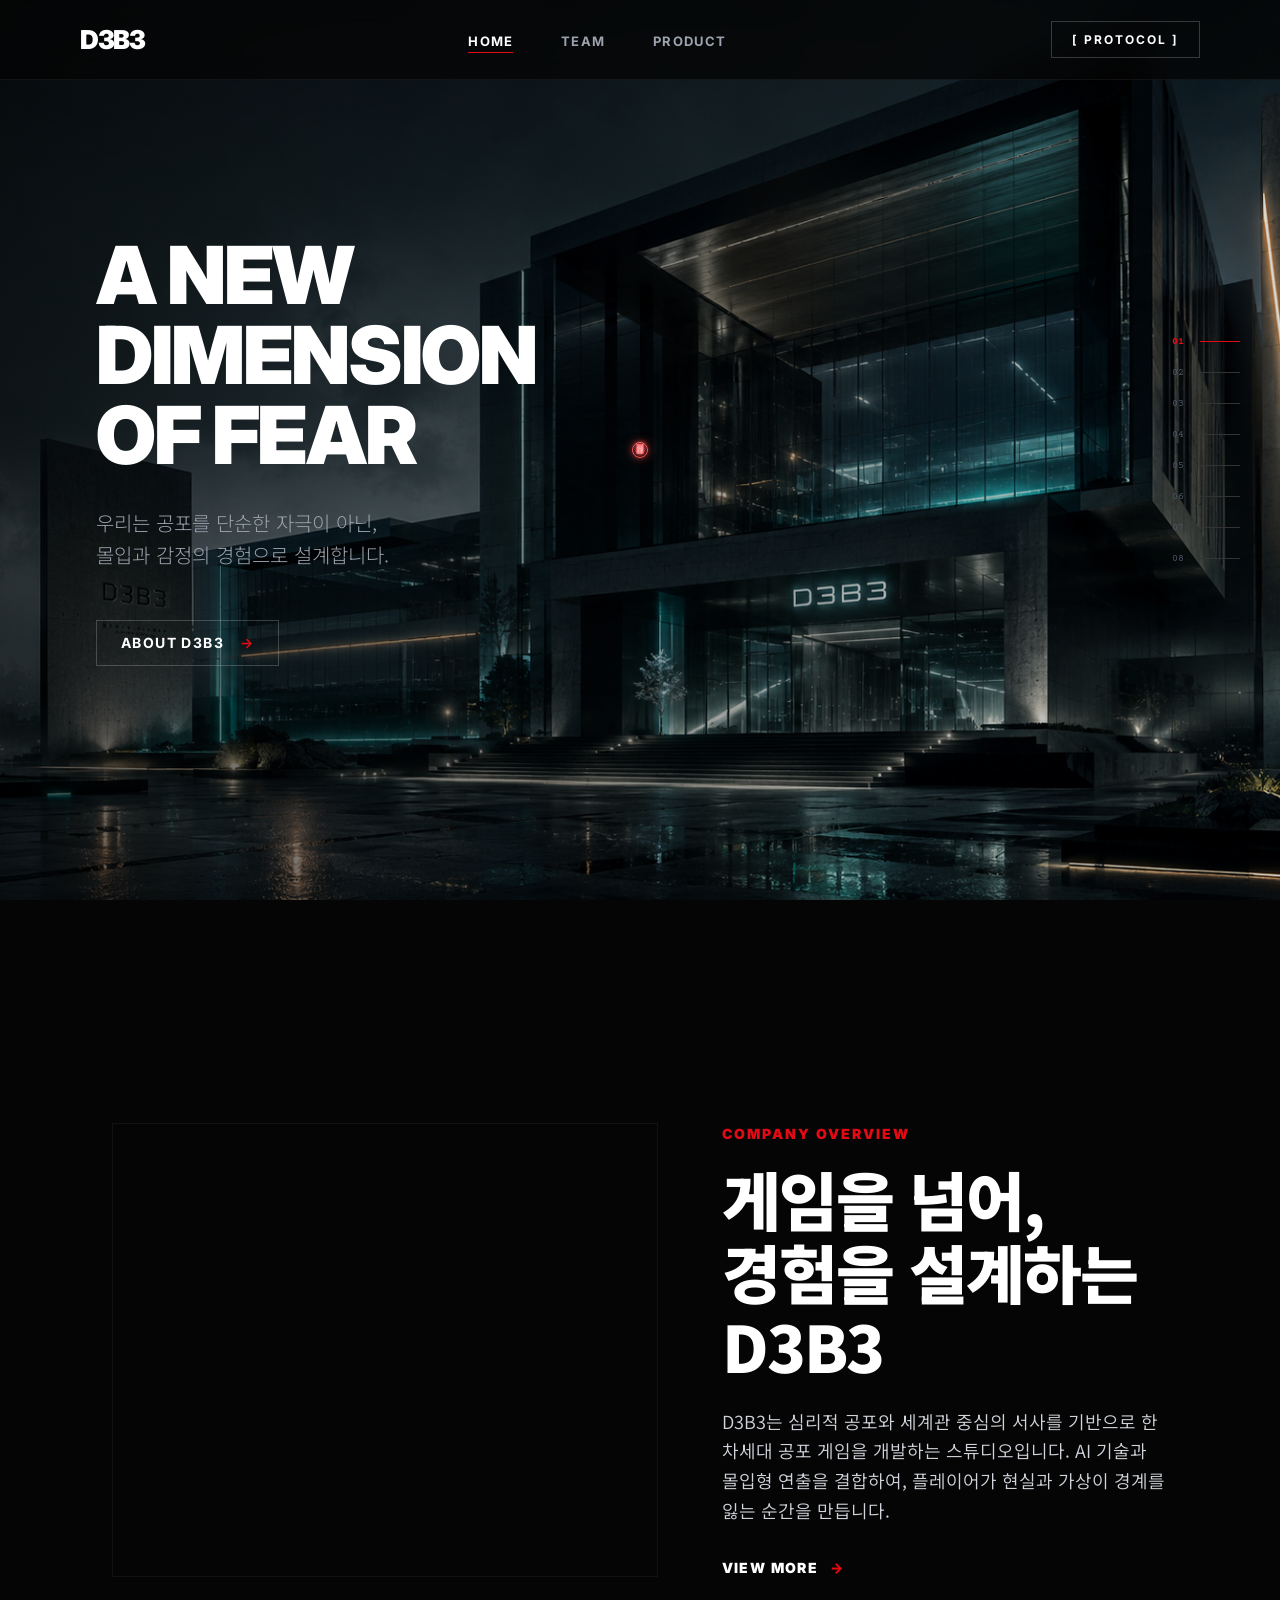
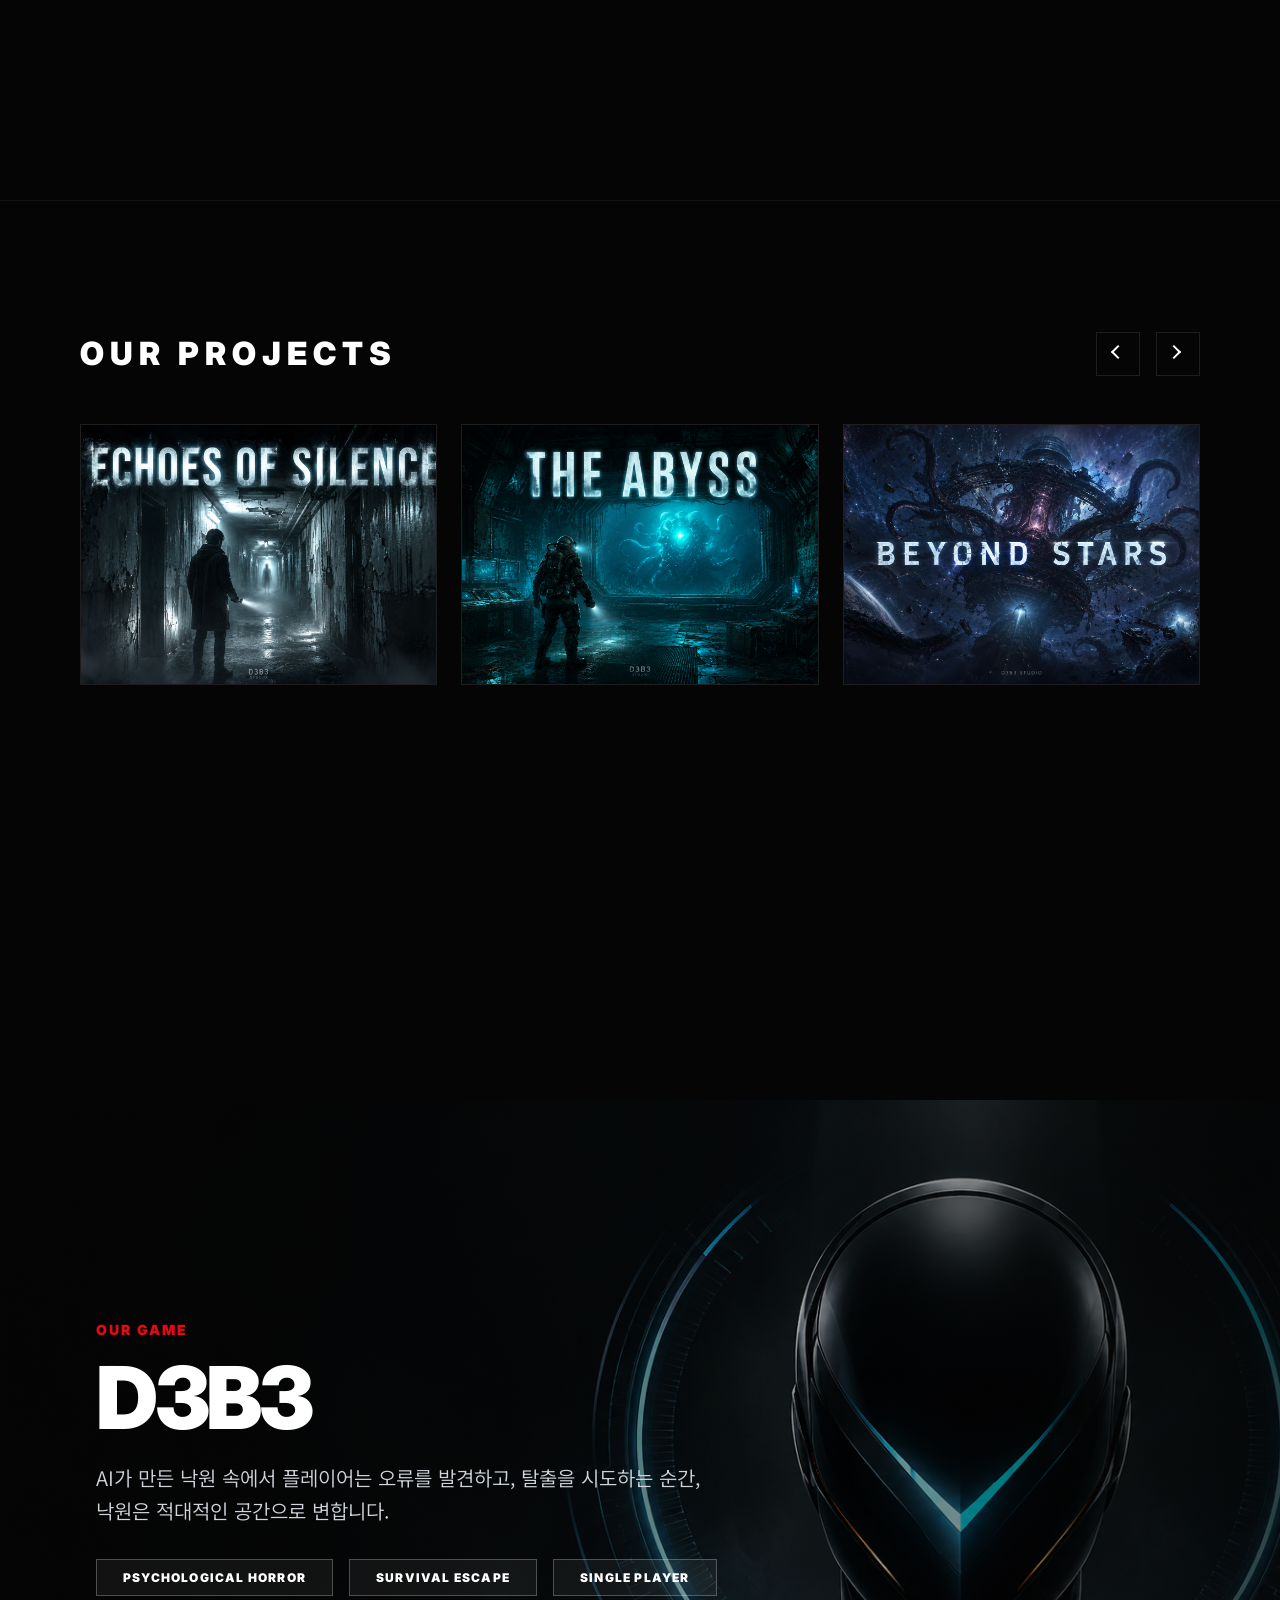
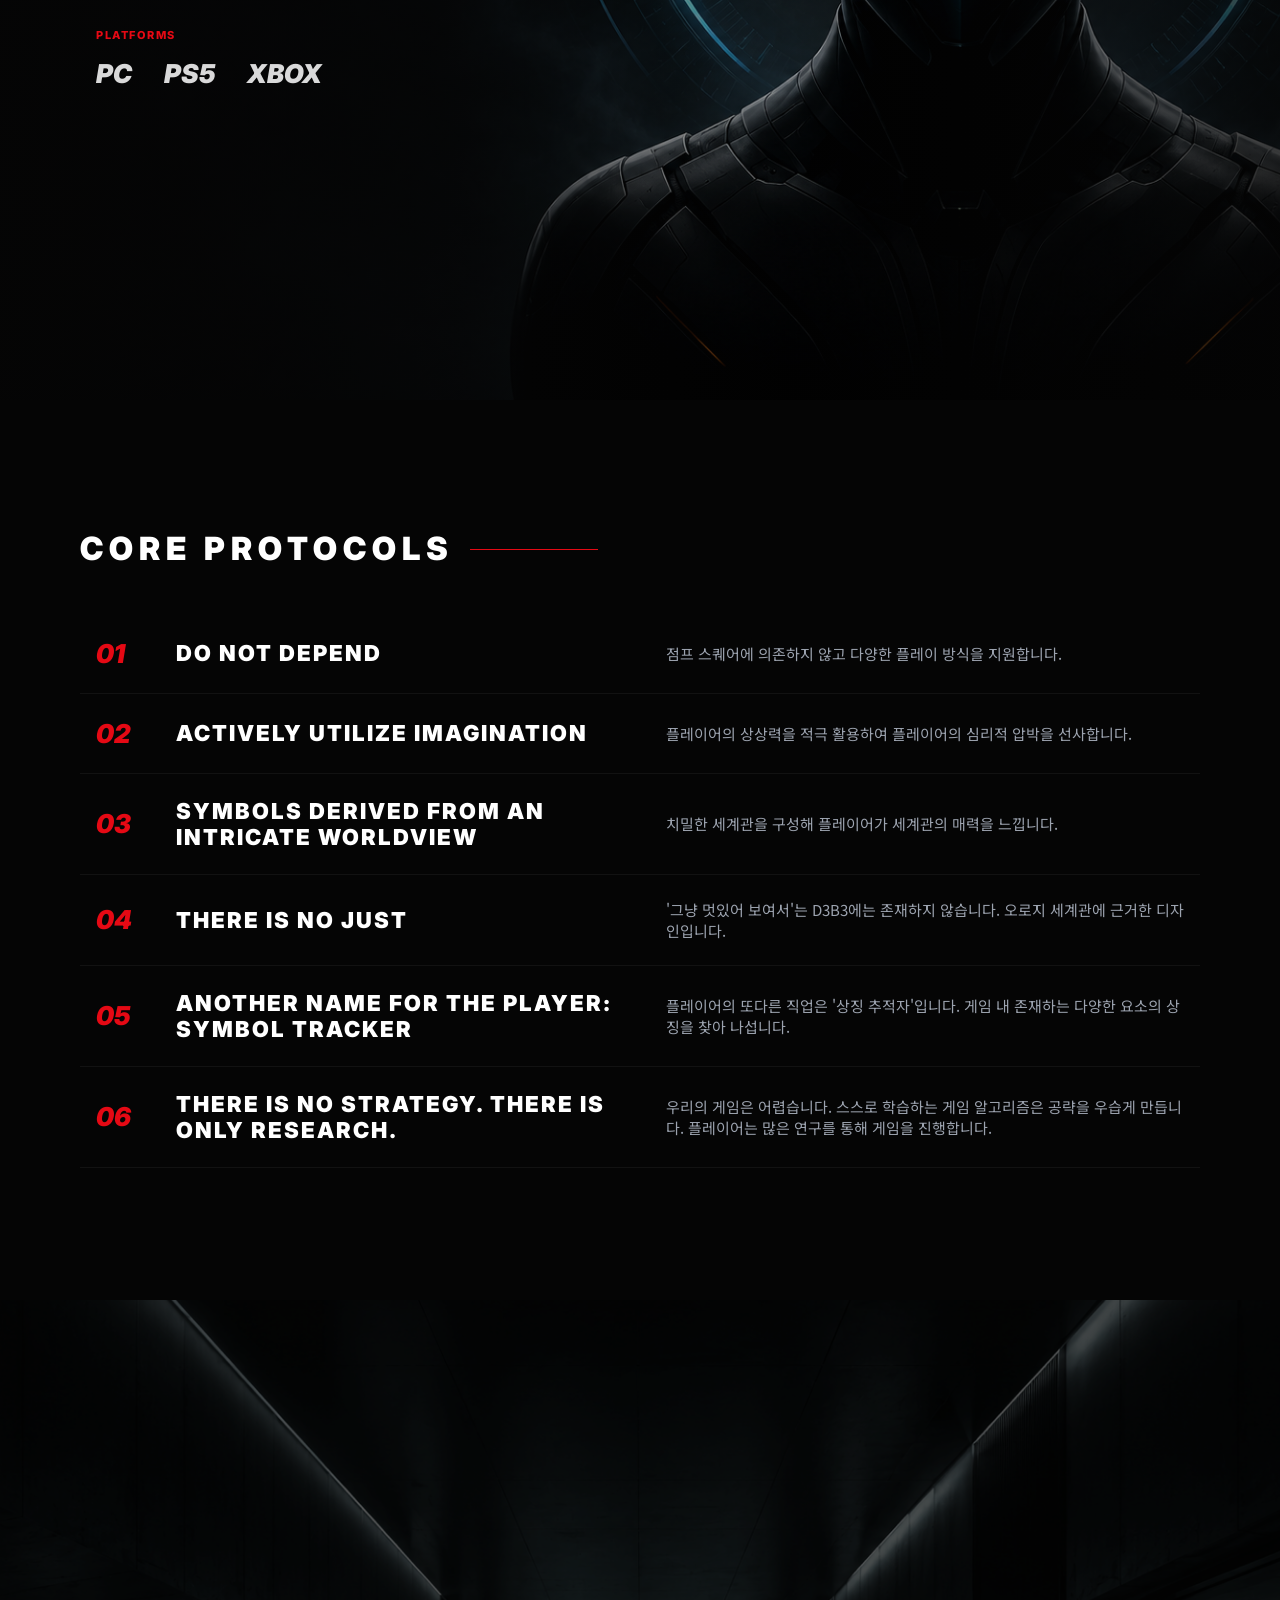
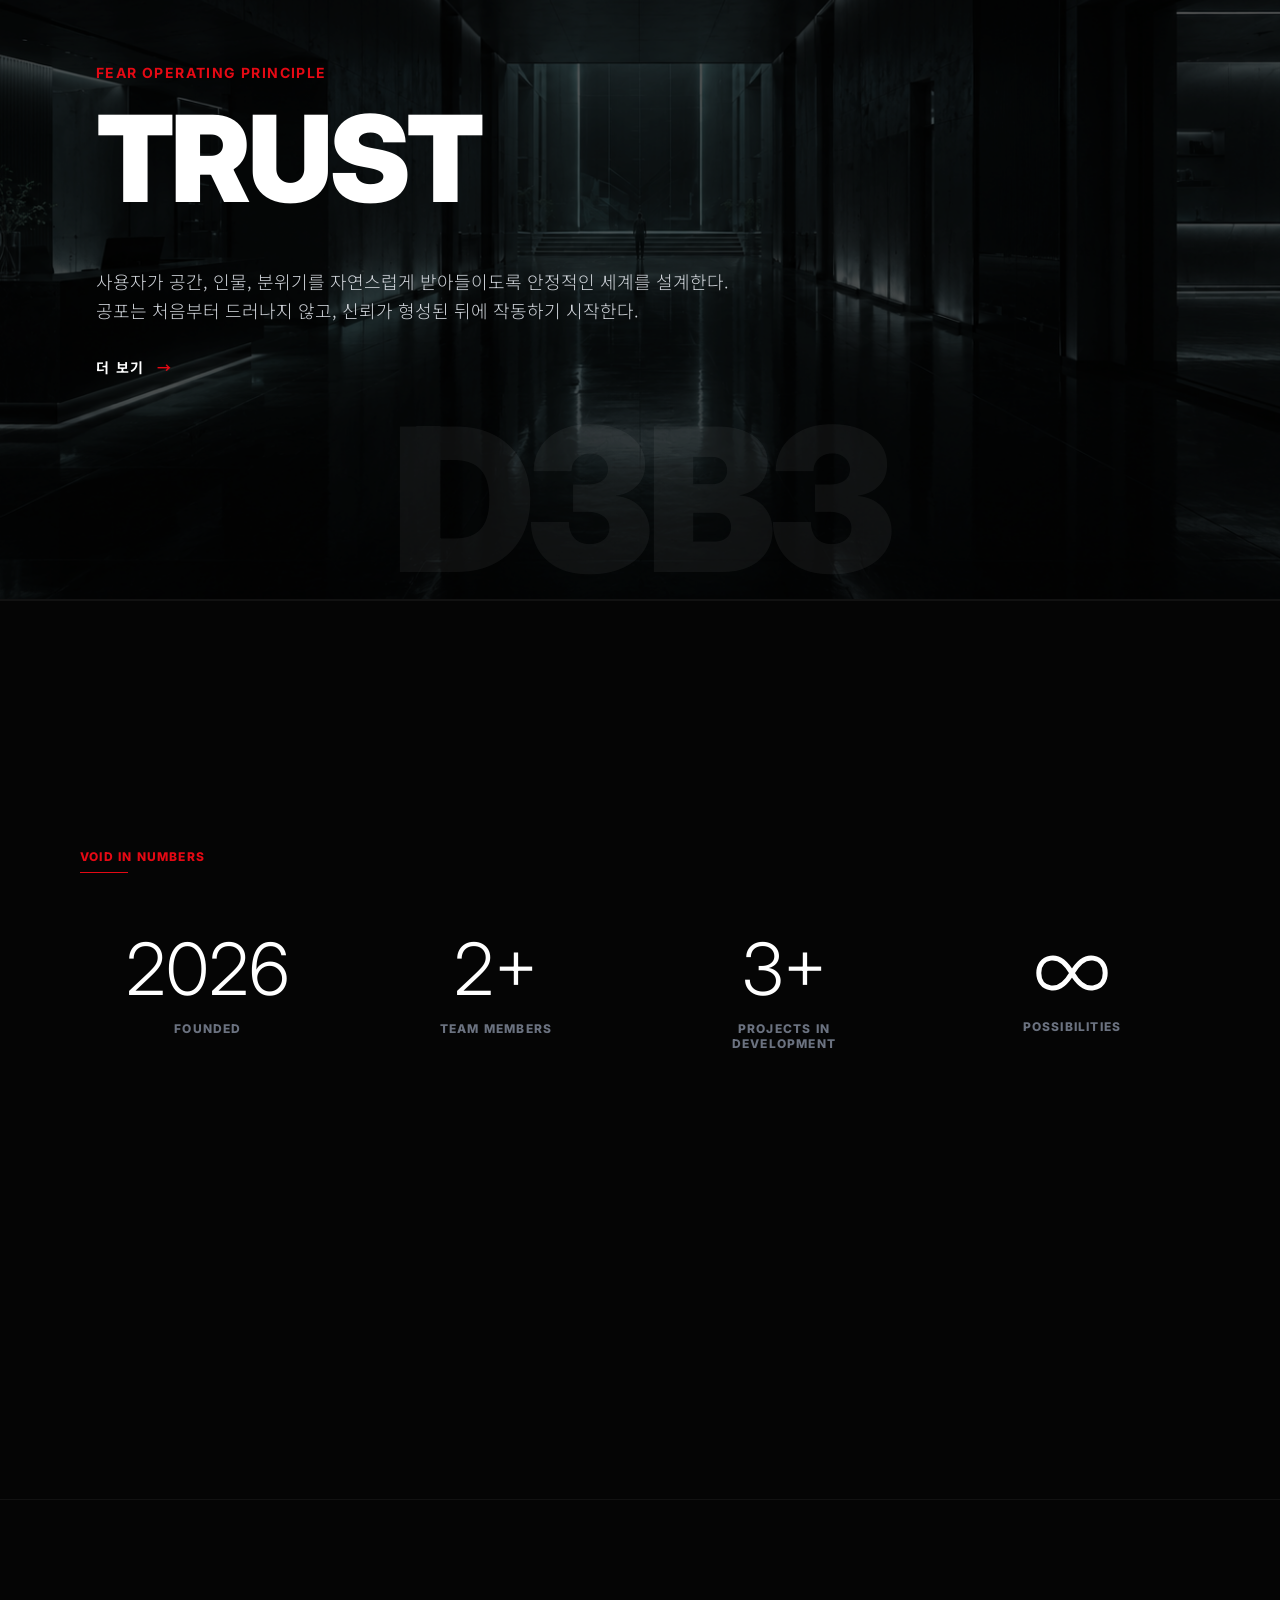
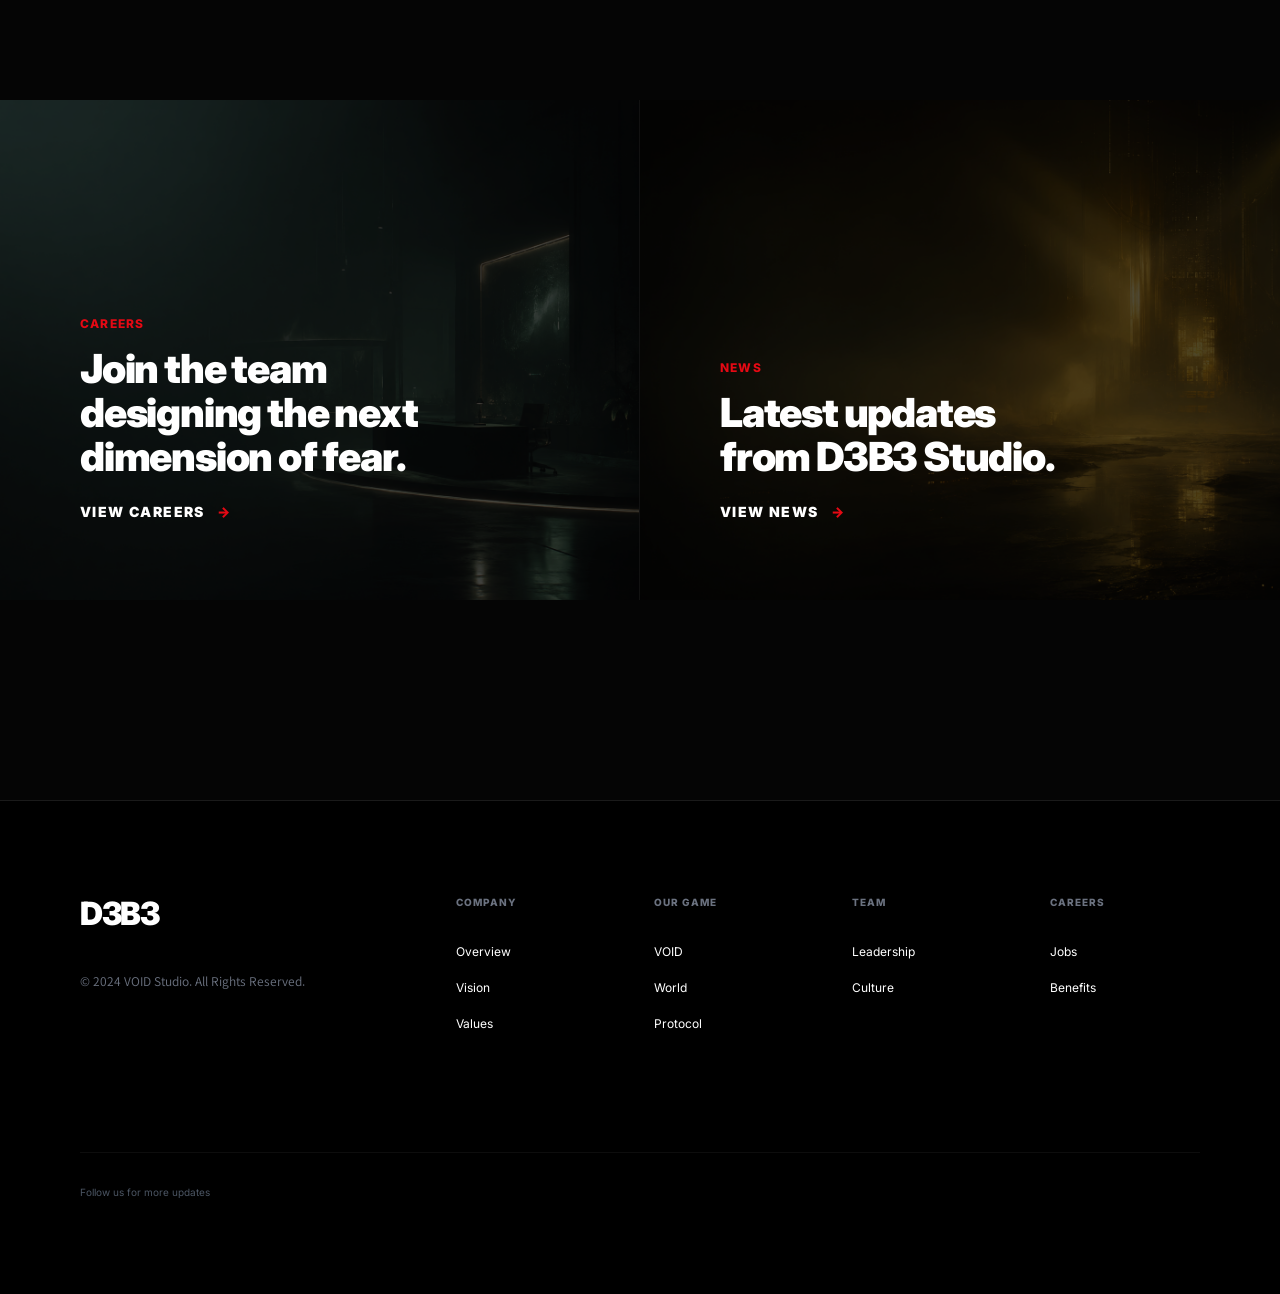
==== commit edea67f5: "CCC" ====
--- a/index.html
+++ b/index.html
@@ -252,38 +252,38 @@
                     <!-- Protocol Item 1 -->
                     <div class="protocol-item">
                         <div class="proto-num">01</div>
-                        <div class="proto-name">PARADISE INITIALIZATION</div>
-                        <div class="proto-desc" data-i18n="proto-desc-1">시스템이 플레이어를 낙원 공간으로 초기화합니다.</div>
+                        <div class="proto-name">DO NOT DEPEND</div>
+                        <div class="proto-desc" data-i18n="proto-desc-1">점프 스퀘어에 의존하지 않고 다양한 플레이 방식을 지원합니다.</div>
                     </div>
                     <!-- Protocol Item 2 -->
                     <div class="protocol-item">
                         <div class="proto-num">02</div>
-                        <div class="proto-name">BEHAVIORAL COMPLIANCE</div>
-                        <div class="proto-desc" data-i18n="proto-desc-2">시스템은 이상 행동을 감지하고 교정을 시도합니다.</div>
+                        <div class="proto-name">ACTIVELY UTILIZE IMAGINATION</div>
+                        <div class="proto-desc" data-i18n="proto-desc-2">플레이어의 상상력을 적극 활용하여 플레이어의 심리적 압박을 선사합니다.</div>
                     </div>
                     <!-- Protocol Item 3 -->
                     <div class="protocol-item">
                         <div class="proto-num">03</div>
-                        <div class="proto-name">MEMORY INTEGRITY</div>
-                        <div class="proto-desc" data-i18n="proto-desc-3">기억 조작을 통해 현신 인식을 통제합니다.</div>
+                        <div class="proto-name">SYMBOLS DERIVED FROM AN INTRICATE WORLDVIEW</div>
+                        <div class="proto-desc" data-i18n="proto-desc-3">치밀한 세계관을 구성해 플레이어가 세계관의 매력을 느낍니다.</div>
                     </div>
                     <!-- Protocol Item 4 -->
                     <div class="protocol-item">
                         <div class="proto-num">04</div>
-                        <div class="proto-name">SOCIAL DISTORTION</div>
-                        <div class="proto-desc" data-i18n="proto-desc-4">관계와 환경을 왜곡하여 의심과 공포를 증폭합니다.</div>
+                        <div class="proto-name">THERE IS NO JUST</div>
+                        <div class="proto-desc" data-i18n="proto-desc-4">'그냥 멋있어 보여서'는 D3B3에는 존재하지 않습니다. 오로지 세계관에 근거한 디자인입니다.</div>
                     </div>
                     <!-- Protocol Item 5 -->
                     <div class="protocol-item">
                         <div class="proto-num">05</div>
-                        <div class="proto-name">OBSERVATORY COLLAPSE</div>
-                        <div class="proto-desc" data-i18n="proto-desc-5">관찰 시스템이 붕괴하며 통제가 무너집니다.</div>
+                        <div class="proto-name">ANOTHER NAME FOR THE PLAYER: SYMBOL TRACKER</div>
+                        <div class="proto-desc" data-i18n="proto-desc-5">플레이어의 또다른 직업은 '상징 추적자'입니다. 게임 내 존재하는 다양한 요소의 상징을 찾아 나섭니다.</div>
                     </div>
                     <!-- Protocol Item 6 -->
                     <div class="protocol-item">
                         <div class="proto-num">06</div>
-                        <div class="proto-name">ESCAPE DIRECTIVE</div>
-                        <div class="proto-desc" data-i18n="proto-desc-6">탈출을 시도하면 낙원은 적대적 본능으로 전환합니다.</div>
+                        <div class="proto-name">THERE IS NO STRATEGY. THERE IS ONLY RESEARCH.</div>
+                        <div class="proto-desc" data-i18n="proto-desc-6">우리의 게임은 어렵습니다. 스스로 학습하는 게임 알고리즘은 공략을 우습게 만듭니다. 플레이어는 많은 연구를 통해 게임을 진행합니다.</div>
                     </div>
                 </div>
             </div>
